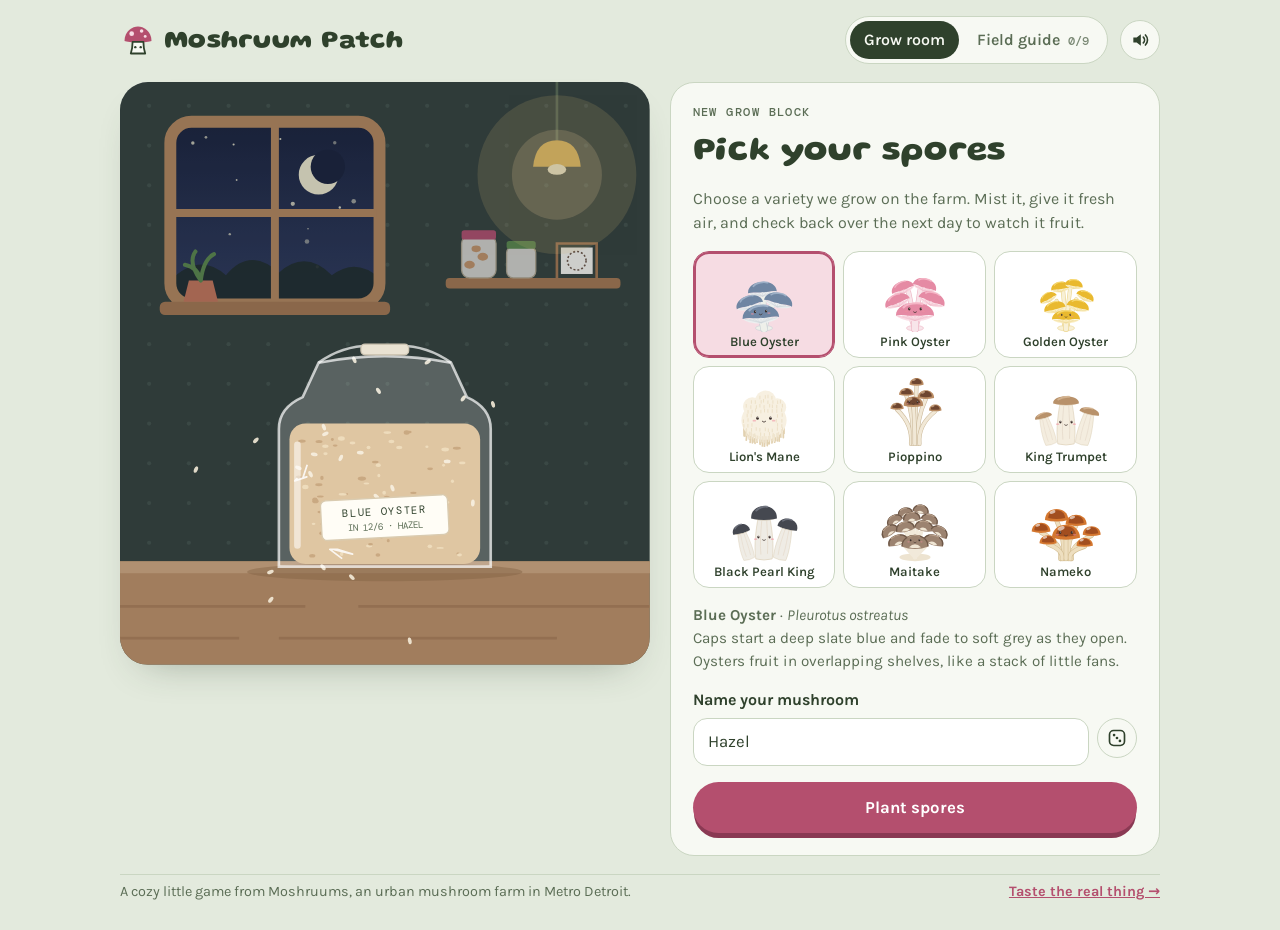
==== mushroom-game/index.html @ 92c46e36 "Add Moshruum Patch, a cozy mushroom-growing web game Single-file browser game for moshruums.com: pic" ====
<!doctype html>
<html lang="en">
<head>
<meta charset="utf-8">
<meta name="viewport" content="width=device-width, initial-scale=1, viewport-fit=cover">
<title>Moshruum Patch</title>
<meta name="description" content="Grow your own little digital mushroom with Moshruums, an urban mushroom farm in Metro Detroit.">
<link rel="preconnect" href="https://fonts.googleapis.com">
<link rel="preconnect" href="https://fonts.gstatic.com" crossorigin>
<link rel="stylesheet" href="https://fonts.googleapis.com/css2?family=DM+Mono:wght@400;500&family=Gluten:wght@500;700&family=Karla:wght@400;600;700&display=swap">
<style>
/* Layout: a fruiting-chamber scene on the left, the grower's clipboard on the right; stacks on phones. */
:root {
  --fog: #E3EADD;        /* page: damp grow-room air */
  --card: #F7F9F3;       /* panels */
  --moss: #2F412C;       /* ink */
  --moss-2: #5B6D55;     /* secondary ink */
  --line: #CAD6C2;       /* hairlines, tracks */
  --pink: #B44F6E;       /* pink oyster: primary actions */
  --pink-soft: #F6DCE3;
  --lamp: #F2C14E;       /* grow-lamp highlight */
  --ok: #5C8A4C;
  --warn: #C27A22;
  --f-display: "Gluten", "Baloo 2", ui-rounded, "Trebuchet MS", sans-serif;
  --f-body: "Karla", system-ui, -apple-system, "Segoe UI", sans-serif;
  --f-mono: "DM Mono", ui-monospace, "SFMono-Regular", Menlo, monospace;
  color-scheme: light;
}
* { box-sizing: border-box; }
[hidden] { display: none !important; }
html, body { margin: 0; }
body {
  background: var(--fog);
  color: var(--moss);
  font: 16px/1.5 var(--f-body);
  padding-left: max(16px, env(safe-area-inset-left, 0px));
  padding-right: max(16px, env(safe-area-inset-right, 0px));
  padding-block: 16px 28px;
}
button, input { font: inherit; color: inherit; }
button { cursor: pointer; }
:focus-visible { outline: 3px solid var(--lamp); outline-offset: 2px; }

.app { max-width: 1040px; margin: 0 auto; display: grid; gap: 18px; }

/* Header */
.top { display: flex; align-items: center; gap: 12px; flex-wrap: wrap; }
.brand { display: flex; align-items: center; gap: 8px; text-decoration: none; color: var(--moss); margin-right: auto; }
.brand svg { width: 36px; height: 36px; }
.brand span { font: 700 1.6rem/1 var(--f-display); letter-spacing: .01em; padding-top: 4px; }
.tabs { display: flex; gap: 4px; background: var(--card); padding: 4px; border-radius: 999px; border: 1px solid var(--line); }
.tabs button { border: 0; background: transparent; padding: 7px 14px; border-radius: 999px; font-weight: 600; color: var(--moss-2); }
.tabs button[aria-selected="true"] { background: var(--moss); color: var(--card); }
.tabs .count { font: 500 .75rem var(--f-mono); opacity: .8; margin-left: 4px; }
.icon-btn { width: 40px; height: 40px; border-radius: 50%; border: 1px solid var(--line); background: var(--card); display: grid; place-items: center; color: var(--moss); }
.icon-btn svg { width: 20px; height: 20px; }

/* Grow room */
.grow { display: grid; grid-template-columns: minmax(0, 1.08fr) minmax(0, 1fr); gap: 20px; align-items: start; }
.scene-wrap { position: relative; border-radius: 28px; overflow: hidden; aspect-ratio: 400 / 440; max-width: 100%; background: #DCE6D6; box-shadow: 0 1px 0 #fff inset, 0 18px 40px -24px rgba(47, 65, 44, .45); }
.scene-wrap svg { display: block; width: 100%; height: 100%; }
.panel { background: var(--card); border: 1px solid var(--line); border-radius: 24px; padding: 22px; display: grid; grid-template-columns: minmax(0, 1fr); gap: 16px; min-width: 0; }
.eyebrow { margin: 0; font: 500 .75rem/1.2 var(--f-mono); text-transform: uppercase; letter-spacing: .12em; color: var(--moss-2); }
h1, h2, h3 { font-family: var(--f-display); font-weight: 700; line-height: 1.05; margin: 0; text-wrap: balance; }
h2 { font-size: 2.1rem; }
h3 { font-size: 1.4rem; }
.lede { margin: 0; color: var(--moss-2); max-width: 46ch; }

.stage-row { display: flex; align-items: center; gap: 10px; flex-wrap: wrap; }
.pill { display: inline-flex; align-items: center; gap: 6px; padding: 4px 11px; border-radius: 999px; background: var(--pink-soft); color: var(--pink); font: 500 .78rem/1.3 var(--f-mono); letter-spacing: .04em; text-transform: uppercase; }
.pill.ready { background: var(--lamp); color: var(--moss); }
.pill.glow { background: #E3F5D6; color: #3E7A2E; }
.sub { margin: 4px 0 0; color: var(--moss-2); }

.progress { display: grid; gap: 6px; }
.progress-top { display: flex; justify-content: space-between; font: 500 .8rem var(--f-mono); color: var(--moss-2); }
.track { position: relative; height: 12px; border-radius: 999px; background: var(--fog); overflow: hidden; }
.fill { position: absolute; inset: 0 auto 0 0; border-radius: 999px; background: var(--moss); transition: width .6s ease; }
.ticks { position: absolute; inset: 0; }
.ticks i { position: absolute; top: 2px; bottom: 2px; width: 2px; background: var(--card); opacity: .9; }

.meters { display: grid; grid-template-columns: 1fr 1fr; gap: 12px; }
.meter { background: var(--fog); border-radius: 16px; padding: 12px; display: grid; gap: 8px; min-width: 0; }
.meter-top { display: flex; justify-content: space-between; align-items: baseline; gap: 6px; flex-wrap: wrap; }
.meter-name { font-weight: 700; font-size: .9rem; }
.meter-val { font: 500 .95rem var(--f-mono); font-variant-numeric: tabular-nums; }
.meter .track { height: 10px; background: var(--card); }
.meter .band { position: absolute; top: 0; bottom: 0; background: repeating-linear-gradient(135deg, rgba(92, 138, 76, .28) 0 4px, rgba(92, 138, 76, .12) 4px 8px); }
.meter .dot { position: absolute; top: 50%; width: 14px; height: 14px; margin: -7px 0 0 -7px; border-radius: 50%; background: var(--ok); border: 2px solid var(--card); transition: left .6s ease, background .3s; }
.meter.off .dot { background: var(--warn); }
.meter-ideal { font: .72rem var(--f-mono); color: var(--moss-2); }

.note { margin: 0; min-height: 3em; padding: 10px 14px; border-radius: 14px; background: #FFF6DC; color: #5A4A1E; font-size: .95rem; }
.note.calm { background: var(--fog); color: var(--moss-2); }

.actions { display: grid; grid-template-columns: repeat(3, minmax(0, 1fr)); gap: 10px; }
.act { border: 1.5px solid var(--line); background: #fff; border-radius: 18px; padding: 12px 6px 10px; display: grid; justify-items: center; gap: 4px; transition: transform .15s ease, border-color .15s, background .15s; }
.act svg { width: 34px; height: 34px; }
.act b { font-size: .98rem; }
.act small { font: .7rem var(--f-mono); color: var(--moss-2); }
.act:hover:not(:disabled) { transform: translateY(-2px); border-color: var(--pink); }
.act:active:not(:disabled) { transform: translateY(1px); }
.act:disabled { opacity: .5; cursor: default; }

.btn { border: 0; border-radius: 999px; padding: 13px 22px; font-weight: 700; font-size: 1.05rem; }
.btn.primary { background: var(--pink); color: #fff; box-shadow: 0 6px 0 -1px #8A3953; }
.btn.primary:hover { filter: brightness(1.06); }
.btn.primary:active { transform: translateY(3px); box-shadow: 0 3px 0 -1px #8A3953; }
.btn.ghost { background: transparent; color: var(--moss-2); padding: 8px 4px; font-weight: 600; font-size: .92rem; text-decoration: underline; text-underline-offset: 3px; }
.btn.soft { background: var(--fog); color: var(--moss); }
.minor { display: flex; gap: 16px; flex-wrap: wrap; align-items: center; }
.confirm { display: grid; gap: 10px; padding: 12px 14px; border-radius: 14px; border: 1px dashed var(--line); }
.confirm p { margin: 0; }
.confirm div { display: flex; gap: 10px; flex-wrap: wrap; }

/* Planting */
.picker { display: grid; grid-template-columns: repeat(3, minmax(0, 1fr)); gap: 8px; }
.seed { border: 1.5px solid var(--line); background: #fff; border-radius: 16px; padding: 6px 4px 8px; display: grid; justify-items: center; gap: 2px; font-size: .82rem; font-weight: 600; line-height: 1.15; text-align: center; }
.seed svg { width: 100%; max-width: 74px; aspect-ratio: 1; }
.seed[aria-checked="true"] { border-color: var(--pink); background: var(--pink-soft); box-shadow: 0 0 0 2px var(--pink) inset; }
.picked { margin: 0; color: var(--moss-2); font-size: .95rem; }
.picked em { font-style: italic; }
.field { display: grid; grid-template-columns: minmax(0, 1fr); gap: 6px; }
.field label { font-weight: 700; }
.name-row { display: flex; gap: 8px; }
.name-row input { flex: 1; min-width: 0; border: 1.5px solid var(--line); border-radius: 14px; padding: 10px 14px; background: #fff; font-size: 1.05rem; }

/* Field guide */
.guide { display: grid; gap: 22px; }
.guide-head { display: flex; justify-content: space-between; align-items: end; gap: 12px; flex-wrap: wrap; }
.guide-head p { margin: 0; color: var(--moss-2); font: 500 .9rem var(--f-mono); }
.cards { display: grid; grid-template-columns: repeat(3, minmax(0, 1fr)); gap: 14px; }
@media (max-width: 820px) { .cards { grid-template-columns: repeat(2, minmax(0, 1fr)); } }
@media (max-width: 520px) { .cards { grid-template-columns: minmax(0, 1fr); } }
.spec { background: var(--card); border: 1px solid var(--line); border-radius: 22px; padding: 16px; display: grid; grid-template-rows: auto auto 1fr; gap: 8px; min-width: 0; }
.spec .thumb { background: var(--fog); border-radius: 16px; display: grid; place-items: center; padding: 6px; }
.spec .thumb svg { width: 120px; height: 120px; }
.spec.locked .thumb svg { filter: brightness(0) opacity(.16); }
.spec h3 { font-size: 1.25rem; }
.spec .latin { margin: 0; font-style: italic; color: var(--moss-2); font-size: .88rem; }
.spec p { margin: 0; font-size: .93rem; }
.spec .kitchen { color: var(--moss-2); }
.spec .grown { font: 500 .75rem var(--f-mono); color: var(--pink); text-transform: uppercase; letter-spacing: .06em; }
.basket { background: var(--card); border: 1px solid var(--line); border-radius: 22px; padding: 18px 20px; display: grid; gap: 10px; }
.basket ol { list-style: none; margin: 0; padding: 0; display: grid; }
.basket li { display: grid; grid-template-columns: 44px minmax(0, 1fr) auto; gap: 12px; align-items: center; padding: 10px 0; border-top: 1px solid var(--line); }
.basket li:first-child { border-top: 0; }
.basket li svg { width: 44px; height: 44px; }
.basket .who { font-weight: 700; }
.basket .what { color: var(--moss-2); font-size: .88rem; }
.basket .g { font: 500 .95rem var(--f-mono); font-variant-numeric: tabular-nums; text-align: right; }
.empty { color: var(--moss-2); margin: 0; }

.foot { display: flex; justify-content: space-between; gap: 12px; flex-wrap: wrap; color: var(--moss-2); font-size: .9rem; padding-top: 6px; border-top: 1px solid var(--line); }
.foot a { color: var(--pink); font-weight: 700; }

/* Modal */
.modal { position: fixed; inset: 0; background: rgba(36, 48, 33, .55); display: grid; place-items: center; padding: 16px; z-index: 20; }
.sheet { background: var(--card); border-radius: 26px; padding: 22px; width: min(440px, 100%); max-height: calc(100% - 16px); overflow: auto; display: grid; gap: 14px; text-align: center; }
.sheet img { width: 100%; border-radius: 16px; display: block; }
.sheet .row { display: flex; gap: 10px; justify-content: center; flex-wrap: wrap; }
.sheet .hint { margin: 0; color: var(--moss-2); font-size: .85rem; }

/* Scene animation */
.sway { animation: sway 6s ease-in-out infinite; transform-box: fill-box; transform-origin: 50% 100%; }
@keyframes sway { 0%, 100% { transform: rotate(-1.4deg); } 50% { transform: rotate(1.4deg); } }
.blink { animation: blink 5.5s infinite; transform-box: fill-box; transform-origin: center; }
@keyframes blink { 0%, 93%, 100% { transform: scaleY(1); } 96% { transform: scaleY(.1); } }
#plantLayer { transform-box: fill-box; transform-origin: 50% 100%; }
#plantLayer.bounce { animation: bounce .7s ease; }
@keyframes bounce { 0%, 100% { transform: scale(1, 1); } 30% { transform: scale(1.04, .95); } 60% { transform: scale(.97, 1.04); } }
.mote { animation: mote linear infinite; }
@keyframes mote { 0% { transform: translate(0, 0); opacity: 0; } 15% { opacity: .75; } 100% { transform: translate(14px, -130px); opacity: 0; } }
.fx { animation: fx 1.2s ease-out forwards; opacity: 0; }
@keyframes fx { 0% { opacity: 0; transform: translate(0, 0) scale(.6); } 20% { opacity: .95; } 100% { opacity: 0; transform: translate(var(--dx), var(--dy)) scale(1); } }
.tool { animation: tool 1.4s ease forwards; opacity: 0; }
@keyframes tool { 0% { opacity: 0; transform: translateY(10px); } 15%, 75% { opacity: 1; transform: translateY(0); } 100% { opacity: 0; transform: translateY(-6px); } }
@media (prefers-reduced-motion: reduce) {
  .sway, .blink, .mote, #plantLayer.bounce { animation: none; }
  .mote { display: none; }
}

@media (max-width: 780px) {
  .grow { grid-template-columns: minmax(0, 1fr); }
  h2 { font-size: 1.8rem; }
  .brand span { font-size: 1.35rem; }
  .tabs button { padding: 7px 11px; }
  .panel { padding: 18px 16px; }
}
@media (max-width: 380px) {
  .meters { grid-template-columns: minmax(0, 1fr); }
  .act small { display: none; }
}
</style>
</head>
<body>
<div class="app">
  <header class="top">
    <a class="brand" id="brandLink" href="https://moshruums.com" target="_blank" rel="noopener">
      <svg viewBox="0 0 40 40" aria-hidden="true"><path d="M5 21C5 10 14 5 20 5s15 5 15 16c-4 2-26 2-30 0Z" fill="#B44F6E"/><circle cx="13" cy="13" r="2.6" fill="#F6DCE3"/><circle cx="24" cy="10" r="2" fill="#F6DCE3"/><circle cx="28" cy="16" r="1.6" fill="#F6DCE3"/><path d="M14 22c0 7-1 10-2 13h16c-1-3-2-6-2-13Z" fill="#F7F9F3" stroke="#2F412C" stroke-width="2" stroke-linejoin="round"/><circle cx="17" cy="28" r="1.3" fill="#2F412C"/><circle cx="23" cy="28" r="1.3" fill="#2F412C"/></svg>
      <span>Moshruum Patch</span>
    </a>
    <nav class="tabs" role="tablist" aria-label="Views">
      <button role="tab" id="tabGrow" aria-selected="true" aria-controls="growView">Grow room</button>
      <button role="tab" id="tabGuide" aria-selected="false" aria-controls="guideView">Field guide <span class="count" id="guideCount">0/9</span></button>
    </nav>
    <button class="icon-btn" id="soundBtn" aria-pressed="true" aria-label="Sound on" title="Sound"></button>
  </header>

  <main>
    <section id="growView" class="grow" role="tabpanel" aria-labelledby="tabGrow">
      <div class="scene-wrap">
        <svg id="scene" viewBox="0 0 400 440" role="img" aria-label="Your mushroom grow block on a wooden table">
          <g id="bgLayer"></g>
          <g id="plantLayer"></g>
          <g id="fxLayer"></g>
        </svg>
      </div>
      <div class="panel" id="panel"></div>
    </section>

    <section id="guideView" class="guide" role="tabpanel" aria-labelledby="tabGuide" hidden></section>
  </main>

  <footer class="foot">
    <span>A cozy little game from Moshruums, an urban mushroom farm in Metro Detroit.</span>
    <a id="shopLink" href="https://moshruums.com" target="_blank" rel="noopener">Taste the real thing →</a>
  </footer>
</div>

<div class="modal" id="modal" hidden>
  <div class="sheet" role="dialog" aria-modal="true" aria-labelledby="modalTitle" id="sheet"></div>
</div>

<script>
(() => {
'use strict';

/* ---------- Settings you may want to change ---------- */
const SHOP_URL = 'https://moshruums.com';
const STORE_KEY = 'moshruum-patch-v1';

/* Time-lapse for demos: add ?speed=60 to the URL, or #timelapse (120x). */
let SPEED = 1;
try {
  const q = Number(new URLSearchParams(location.search).get('speed'));
  if (q > 0) SPEED = q;
  if (location.hash === '#timelapse') SPEED = 120;
} catch (e) { /* ignore */ }
SPEED = Math.min(Math.max(SPEED, 1), 2000);

/* ---------- Data ---------- */
const STAGES = [
  { label: 'Just planted', at: 0 },
  { label: 'Colonizing', at: 40 },
  { label: 'Pinning', at: 260 },
  { label: 'Baby mushrooms', at: 420 },
  { label: 'Fruiting', at: 640 },
  { label: 'Ready to harvest', at: 1000 },
];
const MAX = 1000;
const RH_IDEAL = 85, CO2_IDEAL = 1000;

const SPECIES = {
  blue: {
    name: 'Blue Oyster', latin: 'Pleurotus ostreatus', tag: 'BLUE OYSTER', grams: 220, pin: '#6F86A3',
    fact: 'Caps start a deep slate blue and fade to soft grey as they open. Oysters fruit in overlapping shelves, like a stack of little fans.',
    kitchen: 'Tear them by hand and sear in a hot pan until the edges go crispy.',
  },
  pink: {
    name: 'Pink Oyster', latin: 'Pleurotus djamor', tag: 'PINK OYSTER', grams: 200, pin: '#E58AA4',
    fact: 'A warmth-loving oyster and one of the fastest growers. The bright pink fades to tan once it is cooked.',
    kitchen: 'Pan-fry until crisp for a savory, almost bacon-like bite.',
  },
  golden: {
    name: 'Golden Oyster', latin: 'Pleurotus citrinopileatus', tag: 'GOLDEN OYSTER', grams: 180, pin: '#E9B92F',
    fact: 'Grows in bouquets of lemon-yellow funnels with thin, delicate caps.',
    kitchen: 'Nutty and a little floral. Cook quickly with butter and add at the very end.',
  },
  lions: {
    name: "Lion's Mane", latin: 'Hericium erinaceus', tag: "LION'S MANE", grams: 280, pin: '#EFE3C9',
    fact: 'No caps and no gills. It grows as a shaggy pom-pom of soft, dangling spines.',
    kitchen: 'Slice into thick steaks and sear in butter. Many people say it tastes like crab.',
  },
  pioppino: {
    name: 'Pioppino', latin: 'Cyclocybe aegerita', tag: 'PIOPPINO', grams: 170, pin: '#7A4E33',
    fact: 'Named after the Italian word for poplar tree. Grows in tight bunches of long stems topped with chestnut-brown caps.',
    kitchen: 'Keeps a firm, crunchy stem when cooked. Lovely in risotto and stir-fries.',
  },
  king: {
    name: 'King Trumpet', latin: 'Pleurotus eryngii', tag: 'KING TRUMPET', grams: 240, pin: '#B8916A',
    fact: 'The biggest oyster relative. The thick, meaty stem is the best part.',
    kitchen: 'Cut the stem into coins, score them, and sear like scallops.',
  },
  pearl: {
    name: 'Black Pearl King', latin: 'Pleurotus hybrid', tag: 'BLACK PEARL', grams: 230, pin: '#4A4D55',
    fact: 'A cross between king trumpet and oyster mushrooms, with dark pearl-grey caps on sturdy stems.',
    kitchen: 'Roast or grill whole. The stems stay juicy and the caps turn golden.',
  },
  maitake: {
    name: 'Maitake', latin: 'Grifola frondosa', tag: 'MAITAKE', grams: 300, pin: '#8A715E',
    fact: 'Also called hen of the woods for its ruffled, feathery fronds. Maitake means "dancing mushroom" in Japanese.',
    kitchen: 'Pull into clusters and roast at high heat until the edges crackle.',
  },
  nameko: {
    name: 'Nameko', latin: 'Pholiota nameko', tag: 'NAMEKO', grams: 130, pin: '#C8682C',
    fact: 'Little amber caps with a naturally glossy coat. A favorite in Japanese miso soup.',
    kitchen: 'Simmer in soups and stews. The glossy coat gives broth a silky body.',
  },
};
const ORDER = ['blue', 'pink', 'golden', 'lions', 'pioppino', 'king', 'pearl', 'maitake', 'nameko'];
const NAMES = ['Puff', 'Button', 'Mossy', 'Dewdrop', 'Bun', 'Pebble', 'Toffee', 'Biscuit', 'Nugget', 'Fern', 'Sprout', 'Mochi', 'Pip', 'Clover', 'Hazel', 'Juniper', 'Dumpling', 'Noodle', 'Marble', 'Waffle', 'Bramble', 'Pudding', 'Sesame', 'Bean', 'Taffy', 'Gnocchi'];

/* ---------- State ---------- */
let state = load();
let view = 'grow';
let pickSpecies = 'blue';
let pickName = randomName();
let noteText = '', noteUntil = 0, noteWarm = true;
let confirmCompost = false;
let lastBgKey = '', lastPlantKey = '', panelMode = '';
const reduceMotion = matchMedia('(prefers-reduced-motion: reduce)').matches;

function blankState() { return { v: 1, plant: null, harvests: [], sound: true }; }
function load() {
  try {
    const raw = localStorage.getItem(STORE_KEY);
    if (raw) {
      const s = JSON.parse(raw);
      if (s && s.v === 1) return Object.assign(blankState(), s);
    }
  } catch (e) { /* storage unavailable */ }
  return blankState();
}
function save() {
  try { localStorage.setItem(STORE_KEY, JSON.stringify(state)); } catch (e) { /* storage unavailable */ }
}

/* ---------- Helpers ---------- */
const $ = id => document.getElementById(id);
const r1 = n => Math.round(n * 10) / 10;
const clamp = (n, a, b) => Math.min(b, Math.max(a, n));
const esc = s => String(s).replace(/[&<>"']/g, c => ({ '&': '&amp;', '<': '&lt;', '>': '&gt;', '"': '&quot;', "'": '&#39;' }[c]));
function rng(seed) {
  let a = seed >>> 0;
  return () => {
    a = (a + 0x6D2B79F5) | 0;
    let t = Math.imul(a ^ (a >>> 15), 1 | a);
    t = (t + Math.imul(t ^ (t >>> 7), 61 | t)) ^ t;
    return ((t ^ (t >>> 14)) >>> 0) / 4294967296;
  };
}
function randomName() { return NAMES[Math.floor(Math.random() * NAMES.length)]; }
function fmtDur(min) {
  min = Math.max(0, Math.round(min));
  if (min < 60) return min + ' min';
  const d = Math.floor(min / 1440), h = Math.floor((min % 1440) / 60), m = min % 60;
  if (d) return d + ' d ' + h + ' h';
  return h + ' h' + (m ? ' ' + m + ' min' : '');
}
function fmtDate(t) {
  const d = new Date(t);
  return (d.getMonth() + 1) + '/' + d.getDate();
}
function stageIndex(g) { let i = 0; STAGES.forEach((s, k) => { if (g >= s.at) i = k; }); return i; }
function stageProgress(g) {
  const i = stageIndex(g);
  if (i >= STAGES.length - 1) return 1;
  return (g - STAGES[i].at) / (STAGES[i + 1].at - STAGES[i].at);
}

/* ---------- Simulation ---------- */
function rate(p) {
  const st = stageIndex(p.growth);
  const rhF = p.rh >= RH_IDEAL ? 1 : p.rh >= 70 ? 0.7 : 0.4;
  const co2F = st < 2 ? 1 : p.co2 <= CO2_IDEAL ? 1 : p.co2 <= 1600 ? 0.7 : 0.45;
  return rhF * co2F;
}
function simulate(p, minutes) {
  let m = Math.min(minutes, 60 * 24 * 30);
  const before = p.growth;
  while (m > 0) {
    const step = Math.min(1, m);
    m -= step;
    const st = stageIndex(p.growth);
    p.rh = Math.max(45, p.rh - 0.9 * step);
    if (st >= 1) p.co2 = Math.min(2600, p.co2 + 45 * step);
    if (p.growth < MAX) {
      const r = rate(p);
      p.growth = Math.min(MAX, p.growth + r * step);
      p.careSum += r * step;
      p.careMin += step;
    }
    p.ageMin += step;
  }
  return p.growth - before;
}
function advance() {
  const p = state.plant;
  if (!p) return 0;
  const now = Date.now();
  const mins = Math.max(0, (now - p.lastTick) / 60000) * SPEED;
  p.lastTick = now;
  return mins > 0 ? simulate(p, mins) : 0;
}
function grow(p, pts) { p.growth = Math.min(MAX, p.growth + pts); }

/* ---------- Mood ---------- */
function period(d = new Date()) {
  const h = d.getHours() + d.getMinutes() / 60;
  if (h < 5.5 || h >= 20.5) return 'night';
  if (h < 8) return 'dawn';
  if (h < 17.5) return 'day';
  return 'dusk';
}
function mood(p) {
  const st = stageIndex(p.growth);
  if (p.rh < 70 || (st >= 2 && p.co2 > 1600)) return 'thirsty';
  if (period() === 'night' && Date.now() - (p.lastAct || 0) > 120000) return 'sleepy';
  return 'happy';
}

/* ---------- Drawing: faces ---------- */
const INK = '#3B2E2A';
function face(x, y, s, md) {
  const ex = s * 0.36, er = s * 0.085;
  let eyes, mouth, extra = '';
  if (md === 'sleepy') {
    eyes = [-1, 1].map(d => `<path d="M${r1(x + d * ex - er * 1.3)} ${r1(y)} q${r1(er * 1.3)} ${r1(er * 1.2)} ${r1(er * 2.6)} 0" fill="none" stroke="${INK}" stroke-width="${r1(s * 0.05)}" stroke-linecap="round"/>`).join('');
  } else {
    eyes = '<g class="blink">' + [-1, 1].map(d => `<ellipse cx="${r1(x + d * ex)}" cy="${r1(y)}" rx="${r1(er * 0.85)}" ry="${r1(er * 1.1)}" fill="${INK}"/><circle cx="${r1(x + d * ex + er * 0.3)}" cy="${r1(y - er * 0.4)}" r="${r1(er * 0.32)}" fill="#fff"/>`).join('') + '</g>';
  }
  const my = y + er * 2.1;
  if (md === 'thirsty') {
    mouth = `<ellipse cx="${r1(x)}" cy="${r1(my + er * 0.3)}" rx="${r1(er * 0.55)}" ry="${r1(er * 0.7)}" fill="${INK}"/>`;
    const sx = x + ex * 1.85, sy = y - er * 2.2;
    extra = `<path d="M${r1(sx)} ${r1(sy)} q${r1(-er * 0.9)} ${r1(er * 1.5)} 0 ${r1(er * 1.9)} q${r1(er * 0.9)} ${r1(-er * 0.4)} 0 ${r1(-er * 1.9)}Z" fill="#9CCDEB"/>`;
  } else if (md === 'sleepy') {
    mouth = `<path d="M${r1(x - er * 0.6)} ${r1(my + er * 0.3)} h${r1(er * 1.2)}" stroke="${INK}" stroke-width="${r1(s * 0.04)}" stroke-linecap="round"/>`;
  } else {
    mouth = `<path d="M${r1(x - er * 1.1)} ${r1(my)} q${r1(er * 1.1)} ${r1(er * 1.3)} ${r1(er * 2.2)} 0" fill="none" stroke="${INK}" stroke-width="${r1(s * 0.045)}" stroke-linecap="round"/>`;
  }
  const blush = [-1, 1].map(d => `<ellipse cx="${r1(x + d * ex * 1.5)}" cy="${r1(y + er * 1.6)}" rx="${r1(er * 1.2)}" ry="${r1(er * 0.65)}" fill="#F08FA0" opacity=".55"/>`).join('');
  return `<g>${blush}${eyes}${mouth}${extra}</g>`;
}

/* ---------- Drawing: species (origin = base of the cluster, y up is negative) ---------- */
const OYSTER = {
  blue: { cap: '#6F86A3', light: '#A3B6CD', gill: '#ECEFF0', gl: '#C9D0D6', stem: '#EEF0EA',
    shelves: [[-4, -116, 74, 34, -4], [-36, -82, 70, 32, -16], [36, -88, 74, 34, 14], [-8, -50, 94, 42, -3]] },
  pink: { cap: '#E58AA4', light: '#F7BCCB', gill: '#FADDE5', gl: '#EDB3C3', stem: '#F8E5EA',
    shelves: [[-30, -122, 60, 28, -20], [24, -128, 62, 30, 16], [-44, -88, 66, 30, -22], [42, -92, 70, 32, 20], [0, -56, 98, 42, 0]] },
  golden: { cap: '#E9B92F', light: '#F8DC7A', gill: '#FBEFC4', gl: '#EBD58D', stem: '#F8F0D6',
    shelves: [[-44, -98, 46, 22, -28], [-14, -124, 48, 24, -8], [20, -132, 46, 22, 10], [48, -102, 48, 22, 26], [-28, -72, 56, 26, -14], [30, -76, 58, 26, 14], [0, -46, 72, 30, 0]] },
};
function fan(x, y, w, h, rot, c, md) {
  let s = `<g transform="translate(${x} ${y}) rotate(${rot})">`;
  s += `<path d="M${r1(-w / 2)} 0 C${r1(-w * 0.28)} ${r1(h * 0.44)} ${r1(w * 0.28)} ${r1(h * 0.44)} ${r1(w / 2)} 0Z" fill="${c.gill}"/>`;
  const n = Math.max(5, Math.round(w / 11));
  for (let i = 0; i < n; i++) {
    const tx = -w / 2 + w * (i + 0.5) / n;
    s += `<path d="M0 ${r1(h * 0.3)} L${r1(tx)} 1" stroke="${c.gl}" stroke-width="1.1"/>`;
  }
  s += `<path d="M${r1(-w / 2)} 0 C${r1(-w / 2)} ${r1(-h * 1.05)} ${r1(w / 2)} ${r1(-h * 1.05)} ${r1(w / 2)} 0 C${r1(w * 0.3)} ${r1(-h * 0.12)} ${r1(w * 0.12)} ${r1(h * 0.08)} 0 ${r1(-h * 0.02)} C${r1(-w * 0.12)} ${r1(h * 0.08)} ${r1(-w * 0.3)} ${r1(-h * 0.12)} ${r1(-w / 2)} 0Z" fill="${c.cap}"/>`;
  s += `<path d="M${r1(-w * 0.3)} ${r1(-h * 0.5)} C${r1(-w * 0.2)} ${r1(-h * 0.76)} ${r1(w * 0.08)} ${r1(-h * 0.82)} ${r1(w * 0.2)} ${r1(-h * 0.7)}" fill="none" stroke="${c.light}" stroke-width="${r1(h * 0.13)}" stroke-linecap="round" opacity=".85"/>`;
  if (md) s += face(0, -h * 0.4, w * 0.42, md);
  return s + '</g>';
}
function drawOyster(id, md) {
  const c = OYSTER[id];
  const shelves = c.shelves.map(([x, y, w, h, rot]) => [x, y + 22, w, h, rot]);
  let s = `<ellipse cx="0" cy="-2" rx="22" ry="7" fill="${c.stem}" stroke="${c.gl}" stroke-width="1.5"/>`;
  shelves.forEach(([x, y, w, h]) => {
    const d = `M0 0 Q${r1(x * 0.2)} ${r1(y * 0.5)} ${r1(x * 0.55)} ${r1(y + h * 0.2)}`;
    s += `<path d="${d}" stroke="${c.gl}" stroke-width="${r1(w * 0.17 + 3)}" stroke-linecap="round" fill="none"/><path d="${d}" stroke="${c.stem}" stroke-width="${r1(w * 0.17)}" stroke-linecap="round" fill="none"/>`;
  });
  shelves.forEach((sh, i) => { s += fan(sh[0], sh[1], sh[2], sh[3], sh[4], c, i === shelves.length - 1 ? md : null); });
  return s;
}
function drawLions(md, seed) {
  const R = rng(seed + 7);
  const body = '#F7F0E1', shade = '#EADDC3', spine = '#E2D1B0';
  let s = '';
  for (let i = 0; i < 24; i++) {
    const x = -52 + i * 104 / 23 + (R() - 0.5) * 3;
    const yb = -60 + 50 * Math.sqrt(Math.max(0, 1 - (x / 58) ** 2));
    const len = 14 + R() * 12;
    s += `<path d="M${r1(x)} ${r1(yb - 14)} q${r1((R() - 0.5) * 4)} ${r1(len * 0.6)} ${r1((R() - 0.5) * 3)} ${r1(len + 6)}" stroke="${spine}" stroke-width="4.5" stroke-linecap="round" fill="none"/>`;
  }
  s += `<circle cx="-30" cy="-96" r="24" fill="${body}"/><circle cx="4" cy="-110" r="27" fill="${body}"/><circle cx="34" cy="-94" r="23" fill="${body}"/>`;
  s += `<ellipse cx="0" cy="-60" rx="58" ry="50" fill="${body}"/>`;
  for (let y = -124; y <= -26; y += 12) {
    for (let x = -54; x <= 54; x += 11) {
      const xx = x + (R() - 0.5) * 6, yy = y + (R() - 0.5) * 5;
      const inBody = ((xx / 56) ** 2 + ((yy + 60) / 48) ** 2) < 1 || Math.hypot(xx - 4, yy + 110) < 24 || Math.hypot(xx + 30, yy + 96) < 21 || Math.hypot(xx - 34, yy + 94) < 20;
      const inFace = Math.abs(xx) < 30 && yy > -86 && yy < -44;
      if (inBody && !inFace) s += `<path d="M${r1(xx)} ${r1(yy)} v7" stroke="${shade}" stroke-width="2.2" stroke-linecap="round"/>`;
    }
  }
  for (let i = 0; i < 17; i++) {
    const x = -44 + i * 88 / 16 + (R() - 0.5) * 3;
    const yb = -60 + 50 * Math.sqrt(Math.max(0, 1 - (x / 58) ** 2)) - 8;
    s += `<path d="M${r1(x)} ${r1(yb)} v${r1(9 + R() * 8)}" stroke="#EFE4CE" stroke-width="3.6" stroke-linecap="round"/>`;
  }
  if (md) s += face(0, -66, 46, md);
  return s;
}
function domeCap(x, y, r, outer, inner, hi) {
  let s = `<path d="M${r1(x - r)} ${r1(y)} C${r1(x - r)} ${r1(y - r * 1.25)} ${r1(x + r)} ${r1(y - r * 1.25)} ${r1(x + r)} ${r1(y)} Q${r1(x)} ${r1(y + r * 0.28)} ${r1(x - r)} ${r1(y)}Z" fill="${outer}"/>`;
  const ri = r * 0.72, yi = y - r * 0.16;
  s += `<path d="M${r1(x - ri)} ${r1(yi)} C${r1(x - ri)} ${r1(yi - ri * 1.25)} ${r1(x + ri)} ${r1(yi - ri * 1.25)} ${r1(x + ri)} ${r1(yi)} Q${r1(x)} ${r1(yi + ri * 0.2)} ${r1(x - ri)} ${r1(yi)}Z" fill="${inner}"/>`;
  s += `<ellipse cx="${r1(x - r * 0.35)}" cy="${r1(y - r * 0.68)}" rx="${r1(r * 0.26)}" ry="${r1(r * 0.14)}" transform="rotate(-20 ${r1(x - r * 0.35)} ${r1(y - r * 0.68)})" fill="${hi}" opacity=".6"/>`;
  return s;
}
function drawClusterCaps(caps, stem, edge, outer, inner, hi, sw, md) {
  let s = '';
  caps.forEach(([x, y]) => {
    const d = `M${r1(x * 0.22)} 0 Q${r1(x * 0.12)} ${r1(y * 0.55)} ${r1(x)} ${r1(y + 2)}`;
    s += `<path d="${d}" stroke="${edge}" stroke-width="${sw + 3}" stroke-linecap="round" fill="none"/><path d="${d}" stroke="${stem}" stroke-width="${sw}" stroke-linecap="round" fill="none"/>`;
  });
  caps.forEach(([x, y, r], i) => {
    s += domeCap(x, y, r, outer, inner, hi);
    if (md && i === caps.length - 1) s += face(x, y - r * 0.38, r * 1.15, md);
  });
  return s;
}
function drawPioppino(md) {
  return drawClusterCaps([[-46, -90, 17], [-22, -126, 19], [4, -152, 18], [28, -118, 21], [52, -86, 16], [-4, -98, 25]],
    '#F1E8D6', '#CDBB9C', '#B98B62', '#6E4630', '#E2C29F', 8, md);
}
function drawNameko(md) {
  return drawClusterCaps([[-64, -70, 24], [-24, -100, 30], [26, -88, 27], [66, -62, 23], [-46, -40, 22], [48, -34, 21], [0, -54, 36]],
    '#EEDFC0', '#D2BC90', '#D4772F', '#A24E1F', '#FFFFFF', 9, md);
}
function trumpet(x, rot, sc, c, md) {
  let s = `<g transform="translate(${x} 0) rotate(${rot}) scale(${sc})">`;
  s += `<path d="M-21 0 C-27 -36 -19 -84 -15 -106 L15 -106 C19 -84 27 -36 21 0 Q0 6 -21 0Z" fill="${c.stem}" stroke="#D9CCB2" stroke-width="1.5"/>`;
  s += `<path d="M-8 -12 C-11 -40 -8 -70 -6 -96 M9 -14 C11 -44 8 -72 7 -98" stroke="#E5DACA" stroke-width="2" fill="none" stroke-linecap="round"/>`;
  const top = c.dome ? -146 : -128;
  s += `<path d="M-33 -104 C-35 ${top} 35 ${top} 33 -104 Q0 -94 -33 -104Z" fill="${c.cap}"/>`;
  s += `<path d="M-30 -103 Q0 -93 30 -103 Q0 -97 -30 -103Z" fill="#E8DECB"/>`;
  s += `<path d="M-20 ${c.dome ? -124 : -114} Q-8 ${c.dome ? -136 : -122} 8 ${c.dome ? -134 : -121}" stroke="${c.hi}" stroke-width="5" stroke-linecap="round" fill="none" opacity=".75"/>`;
  if (md) s += face(0, -56, 40, md);
  return s + '</g>';
}
function drawKing(md, pearl) {
  const c = pearl ? { stem: '#EFECE5', cap: '#454850', hi: '#7A7E89', dome: true } : { stem: '#F4EDDF', cap: '#B8916A', hi: '#D9BB98', dome: false };
  return trumpet(-38, -16, 0.68, c) + trumpet(40, 14, 0.78, c) + trumpet(0, 0, 1, c, md);
}
function frond(x, y, w, h, rot, md) {
  let s = `<g transform="translate(${x} ${y}) rotate(${rot})">`;
  s += `<path d="M${r1(-w / 2)} 0 C${r1(-w / 2)} ${r1(-h * 1.05)} ${r1(w / 2)} ${r1(-h * 1.05)} ${r1(w / 2)} 0 Q0 ${r1(h * 0.35)} ${r1(-w / 2)} 0Z" fill="#9C8370"/>`;
  s += `<path d="M${r1(-w / 2 + 2)} -2 C${r1(-w / 2 + 2)} ${r1(-h * 0.98)} ${r1(w / 2 - 2)} ${r1(-h * 0.98)} ${r1(w / 2 - 2)} -2" fill="none" stroke="#6E5848" stroke-width="3.2" stroke-linecap="round"/>`;
  s += `<path d="M${r1(-w * 0.22)} ${r1(h * 0.05)} Q0 ${r1(-h * 0.35)} ${r1(w * 0.22)} ${r1(h * 0.05)} Q0 ${r1(h * 0.18)} ${r1(-w * 0.22)} ${r1(h * 0.05)}Z" fill="#EFE5D3"/>`;
  s += `<path d="M${r1(-w * 0.26)} ${r1(-h * 0.62)} Q${r1(-w * 0.05)} ${r1(-h * 0.8)} ${r1(w * 0.16)} ${r1(-h * 0.7)}" stroke="#B9A08B" stroke-width="3" fill="none" stroke-linecap="round"/>`;
  if (md) s += face(0, -h * 0.42, w * 0.44, md);
  return s + '</g>';
}
function drawMaitake(md) {
  const rows = [
    [[-24, -114, 40, 22, -14], [14, -120, 42, 24, 10]],
    [[-50, -94, 44, 24, -28], [-8, -100, 46, 26, -4], [36, -96, 46, 24, 22]],
    [[-62, -66, 48, 26, -34], [-24, -74, 50, 28, -12], [22, -76, 50, 28, 12], [60, -64, 48, 26, 32]],
    [[-42, -40, 54, 28, -18], [46, -40, 54, 28, 18]],
    [[0, -32, 70, 38, 0]],
  ];
  let s = '<ellipse cx="0" cy="-4" rx="40" ry="10" fill="#EDE3D0"/>';
  rows.flat().forEach(([x, y, w, h]) => {
    s += `<path d="M0 -4 L${r1(x * 0.6)} ${r1(y + h * 0.3)}" stroke="#F1E9DA" stroke-width="9" stroke-linecap="round"/>`;
  });
  rows.forEach((row, ri) => row.forEach(([x, y, w, h, rot]) => { s += frond(x, y, w, h, rot, ri === rows.length - 1 ? md : null); }));
  return s;
}
function drawSpecies(id, md, seed) {
  switch (id) {
    case 'lions': return drawLions(md, seed || 1);
    case 'pioppino': return drawPioppino(md);
    case 'nameko': return drawNameko(md);
    case 'king': return drawKing(md, false);
    case 'pearl': return drawKing(md, true);
    case 'maitake': return drawMaitake(md);
    default: return drawOyster(id, md);
  }
}
function thumbSvg(id, withFace = true) {
  return `<svg viewBox="-95 -182 190 190" aria-hidden="true">${drawSpecies(id, withFace ? 'happy' : null, 3)}</svg>`;
}
const GLOW_DEFS = '<defs><filter id="glowF" x="-40%" y="-40%" width="180%" height="180%"><feGaussianBlur in="SourceAlpha" stdDeviation="6" result="b"/><feFlood flood-color="#C6FF9E" flood-opacity=".9"/><feComposite in2="b" operator="in" result="g"/><feMerge><feMergeNode in="g"/><feMergeNode in="SourceGraphic"/></feMerge></filter></defs>';

/* ---------- Drawing: room ---------- */
const ROOM = {
  dawn: { wall: '#F0E7DE', sky: ['#F4B9A1', '#FBE6C8'], tint: 0 },
  day: { wall: '#EDF2E5', sky: ['#9CCDE6', '#DDF0F3'], tint: 0 },
  dusk: { wall: '#E8DCE0', sky: ['#8E7FB5', '#F2A98A'], tint: 0.08 },
  night: { wall: '#34413B', sky: ['#18203A', '#2E3A5E'], tint: 0.22 },
};
function bgMarkup(per, withMotes) {
  const c = ROOM[per];
  const R = rng(42);
  let s = `<defs><linearGradient id="skyG" x1="0" y1="0" x2="0" y2="1"><stop offset="0" stop-color="${c.sky[0]}"/><stop offset="1" stop-color="${c.sky[1]}"/></linearGradient></defs>`;
  s += `<rect width="400" height="440" fill="${c.wall}"/>`;
  // wallpaper dots
  for (let y = 18; y < 360; y += 30) for (let x = (y / 30) % 2 ? 22 : 7; x < 400; x += 30) s += `<circle cx="${x}" cy="${y}" r="1.6" fill="${per === 'night' ? '#43524A' : '#DCE5D3'}"/>`;
  // window
  s += `<rect x="38" y="30" width="158" height="138" rx="16" fill="url(#skyG)"/>`;
  if (per === 'night') {
    for (let i = 0; i < 16; i++) s += `<circle cx="${r1(50 + R() * 134)}" cy="${r1(40 + R() * 116)}" r="${r1(0.6 + R() * 1.2)}" fill="#F4EFD2" opacity="${r1(0.5 + R() * 0.5)}"/>`;
    s += `<circle cx="150" cy="70" r="15" fill="#F4EFD2"/><circle cx="157" cy="64" r="13" fill="${c.sky[0]}"/>`;
  } else {
    const sun = per === 'day' ? [146, 66] : per === 'dawn' ? [80, 128] : [150, 132];
    s += `<circle cx="${sun[0]}" cy="${sun[1]}" r="17" fill="#FFE28C" opacity=".95"/>`;
    s += `<g fill="#fff" opacity=".85"><ellipse cx="86" cy="80" rx="22" ry="9"/><ellipse cx="100" cy="74" rx="14" ry="9"/><ellipse cx="164" cy="112" rx="18" ry="7"/></g>`;
  }
  // distant tree tops
  s += `<path d="M38 150 Q60 128 80 146 Q98 124 120 144 Q140 126 160 146 Q178 132 196 148 V168 H38Z" fill="${per === 'night' ? '#1E2B2A' : '#9DBB8A'}" opacity=".9"/>`;
  s += `<rect x="38" y="30" width="158" height="138" rx="16" fill="none" stroke="#B98A5E" stroke-width="9"/>`;
  s += `<path d="M117 32 V166 M40 99 H194" stroke="#B98A5E" stroke-width="6"/>`;
  s += `<rect x="30" y="166" width="174" height="10" rx="4" fill="#A97A50"/>`;
  // little herb pot on the sill
  s += `<path d="M48 166 l4 -16 h18 l4 16Z" fill="#C9775A"/><path d="M61 150 q-10 -14 -4 -22 M61 150 q2 -16 10 -20 M61 150 q-2 -10 -12 -12" stroke="#5C8A4C" stroke-width="3" fill="none" stroke-linecap="round"/>`;
  // shelf with jars
  s += `<rect x="246" y="148" width="132" height="8" rx="3" fill="#A97A50"/>`;
  s += `<rect x="258" y="116" width="26" height="32" rx="6" fill="#F7F3EA" opacity=".85" stroke="#C9BBA0"/><rect x="258" y="112" width="26" height="7" rx="2" fill="#B44F6E"/>`;
  s += `<rect x="292" y="124" width="22" height="24" rx="5" fill="#F7F3EA" opacity=".85" stroke="#C9BBA0"/><rect x="292" y="120" width="22" height="6" rx="2" fill="#5C8A4C"/>`;
  s += `<g fill="#C69669"><ellipse cx="264" cy="138" rx="4" ry="3"/><ellipse cx="274" cy="132" rx="4" ry="3"/><ellipse cx="269" cy="126" rx="3.5" ry="2.5"/></g>`;
  s += `<path d="M330 148 v-26 h30 v26" fill="none" stroke="#A97A50" stroke-width="2"/><rect x="333" y="125" width="24" height="20" fill="#FFFDF6"/><circle cx="345" cy="135" r="7" fill="none" stroke="#6E5848" stroke-width="1.2" stroke-dasharray="1.5 1.5"/>`;
  // pendant lamp
  s += `<path d="M330 0 V44" stroke="#5B6D55" stroke-width="2"/><path d="M312 64 Q314 44 330 44 Q346 44 348 64Z" fill="#E8B84A"/>`;
  if (per === 'night' || per === 'dusk') {
    s += `<g opacity="${per === 'night' ? 0.9 : 0.5}"><circle cx="330" cy="70" r="60" fill="#FFD983" opacity=".18"/><circle cx="330" cy="70" r="34" fill="#FFE3A3" opacity=".25"/></g>`;
  }
  s += `<ellipse cx="330" cy="66" rx="7" ry="4" fill="#FFF1C4"/>`;
  // table
  s += `<rect x="0" y="362" width="400" height="78" fill="#C69669"/><rect x="0" y="362" width="400" height="9" fill="#D9AE82"/>`;
  s += `<path d="M0 396 H140 M180 396 H400 M0 420 H90 M120 420 H330" stroke="#B4845A" stroke-width="2"/>`;
  s += `<ellipse cx="200" cy="370" rx="104" ry="7" fill="#9E7148" opacity=".45"/>`;
  if (c.tint) s += `<rect width="400" height="440" fill="#1B2433" opacity="${c.tint}"/>`;
  if (withMotes) {
    for (let i = 0; i < 7; i++) {
      s += `<circle class="mote" cx="${r1(140 + R() * 120)}" cy="${r1(250 + R() * 80)}" r="${r1(1.2 + R() * 1.4)}" fill="${per === 'night' ? '#E9F7C9' : '#FFFFFF'}" style="animation-duration:${r1(7 + R() * 6)}s;animation-delay:-${r1(R() * 10)}s"/>`;
    }
  }
  return s;
}

function plantMarkup(p, md) {
  const st = stageIndex(p.growth), prog = stageProgress(p.growth);
  const R = rng(p.seed);
  const col = st === 0 ? 0.04 + prog * 0.12 : st === 1 ? 0.16 + prog * 0.84 : 1;
  const sp = SPECIES[p.species];
  let s = p.glow && st >= 3 ? GLOW_DEFS : '';
  // block of sawdust substrate
  s += `<rect x="128" y="258" width="144" height="106" rx="12" fill="#D6B486"/>`;
  for (let i = 0; i < 70; i++) {
    s += `<ellipse cx="${r1(134 + R() * 132)}" cy="${r1(264 + R() * 94)}" rx="${r1(1 + R() * 2.2)}" ry="${r1(0.7 + R() * 1)}" fill="${R() > 0.5 ? '#B98F5D' : '#E8D1A8'}"/>`;
  }
  // grain spawn
  for (let i = 0; i < 26; i++) {
    s += `<ellipse cx="${r1(136 + R() * 128)}" cy="${r1(262 + R() * 96)}" rx="2.6" ry="1.4" transform="rotate(${Math.round(R() * 180)} ${r1(136 + R() * 128)} ${r1(262 + R() * 96)})" fill="#F4EBD8" opacity="${r1(0.9 - col * 0.6)}"/>`;
  }
  s += `<rect x="128" y="258" width="144" height="106" rx="12" fill="#FBF8F1" opacity="${r1(col * 0.86 * 100) / 100}"/>`;
  // mycelium threads
  const threads = Math.round(col * 40);
  for (let i = 0; i < 40; i++) {
    let x = 134 + R() * 132, y = 262 + R() * 98;
    let d = `M${r1(x)} ${r1(y)}`;
    for (let k = 0; k < 4; k++) {
      x = clamp(x + (R() - 0.5) * 30, 132, 268); y = clamp(y + (R() - 0.5) * 22, 262, 360);
      d += ` L${r1(x)} ${r1(y)}`;
    }
    if (i < threads) s += `<path d="${d}" stroke="#FFFFFF" stroke-width="1.3" fill="none" opacity=".85" stroke-linejoin="round"/>`;
  }
  // grow bag: closed while colonizing, cut open once it fruits
  if (st < 2) {
    s += `<path d="M120 366 V262 Q120 246 138 238 L150 212 Q200 202 250 212 L262 238 Q280 246 280 262 V366Z" fill="#FFFFFF" fill-opacity=".2" stroke="#FFFFFF" stroke-opacity=".7" stroke-width="2"/>`;
    s += `<path d="M150 212 Q172 196 200 200 Q228 196 250 212" fill="none" stroke="#FFFFFF" stroke-opacity=".7" stroke-width="2"/><rect x="182" y="198" width="36" height="8" rx="3" fill="#E9E2D2" stroke="#CFC6B3"/>`;
  } else {
    s += `<path d="M120 366 V266 Q120 252 132 250 M280 366 V266 Q280 252 268 250" fill="none" stroke="#FFFFFF" stroke-opacity=".75" stroke-width="2"/><path d="M120 366 V266 Q120 252 132 250 L268 250 Q280 252 280 266 V366Z" fill="#FFFFFF" fill-opacity=".14"/>`;
  }
  s += `<path d="M134 274 V350" stroke="#FFFFFF" stroke-opacity=".55" stroke-width="5" stroke-linecap="round"/>`;
  // farm label sticker
  s += `<g transform="rotate(-3 200 330)"><rect x="152" y="314" width="96" height="30" rx="4" fill="#FFFDF6" stroke="#D9CBB0"/>`;
  s += `<text x="200" y="327" text-anchor="middle" font-family="DM Mono, ui-monospace, monospace" font-size="8" fill="#2F412C" letter-spacing=".5">${esc(sp.tag)}</text>`;
  s += `<text x="200" y="338" text-anchor="middle" font-family="DM Mono, ui-monospace, monospace" font-size="7" fill="#5B6D55">IN ${fmtDate(p.plantedAt || Date.now())} · ${esc(p.name.toUpperCase().slice(0, 10))}</text></g>`;
  // pins
  if (st === 2) {
    const k = 0.35 + prog * 0.65;
    for (let i = 0; i < 6; i++) {
      const x = 200 + (i - 2.5) * 13 + (R() - 0.5) * 6, h = (6 + R() * 10) * k, rr = (3 + R() * 2.5) * k;
      s += `<path d="M${r1(x)} 264 v${r1(-h - 2)}" stroke="#D9CCB2" stroke-width="${r1(rr * 1.1 + 2)}" stroke-linecap="round"/><path d="M${r1(x)} 264 v${r1(-h - 2)}" stroke="#F3EDE0" stroke-width="${r1(rr * 1.1)}" stroke-linecap="round"/><circle cx="${r1(x)}" cy="${r1(262 - h)}" r="${r1(rr)}" fill="${sp.pin}"/>`;
    }
  }
  if (st >= 3) {
    const sc = st === 3 ? 0.3 + prog * 0.25 : st === 4 ? 0.55 + prog * 0.43 : 1;
    s += `<g transform="translate(200 264)"><g class="sway"${p.glow ? ' filter="url(#glowF)"' : ''}><g transform="scale(${r1(sc * 100) / 100})">${drawSpecies(p.species, md, p.seed)}</g></g></g>`;
  }
  return s;
}

/* ---------- Scene rendering ---------- */
function renderScene(force) {
  const per = period();
  if (force || per !== lastBgKey) { $('bgLayer').innerHTML = bgMarkup(per, !reduceMotion); lastBgKey = per; }
  const p = state.plant || { species: pickSpecies, name: pickName, seed: 11, growth: 0, plantedAt: Date.now(), glow: false };
  const md = state.plant ? mood(p) : 'happy';
  const st = stageIndex(p.growth);
  const key = [p.species, p.name, p.seed, st, Math.round(stageProgress(p.growth) * 60), md, p.glow].join('|');
  if (force || key !== lastPlantKey) { $('plantLayer').innerHTML = plantMarkup(p, md); lastPlantKey = key; }
}

/* ---------- FX ---------- */
function fx(markup, ms = 1600) {
  if (reduceMotion) return;
  const g = document.createElementNS('http://www.w3.org/2000/svg', 'g');
  g.innerHTML = markup;
  $('fxLayer').appendChild(g);
  setTimeout(() => g.remove(), ms);
}
function fxMist() {
  let s = `<g class="tool"><g transform="translate(70 196) rotate(-12)"><rect x="-12" y="0" width="24" height="44" rx="8" fill="#9CCDEB"/><rect x="-8" y="-12" width="16" height="14" rx="3" fill="#F7F9F3"/><path d="M8 -8 h12 v5 h-12z" fill="#F7F9F3"/><path d="M-6 -4 q-6 10 2 16" stroke="#5B6D55" stroke-width="2" fill="none"/></g></g>`;
  for (let i = 0; i < 18; i++) {
    const dx = 70 + Math.random() * 110, dy = -40 + Math.random() * 80;
    s += `<circle class="fx" cx="96" cy="190" r="${r1(1.5 + Math.random() * 2.5)}" fill="#BFE3F5" style="--dx:${r1(dx)}px;--dy:${r1(dy)}px;animation-delay:${r1(0.25 + Math.random() * 0.5)}s"/>`;
  }
  fx(s, 2000);
}
function fxFan() {
  let s = '';
  for (let i = 0; i < 5; i++) {
    const y = 140 + i * 26 + Math.random() * 10;
    s += `<path class="fx" d="M${r1(10 + Math.random() * 30)} ${r1(y)} q20 -9 40 0 t40 0 t40 0" stroke="#FFFFFF" stroke-width="3" fill="none" stroke-linecap="round" opacity=".9" style="--dx:${r1(180 + Math.random() * 60)}px;--dy:${r1(-10 + Math.random() * 20)}px;animation-delay:${r1(i * 0.08)}s"/>`;
  }
  fx(s, 1800);
}
function fxSing() {
  let s = '';
  const glyphs = ['♪', '♫', '♪', '♥', '♫', '♥'];
  glyphs.forEach((g, i) => {
    const heart = g === '♥';
    s += `<text class="fx" x="${r1(170 + Math.random() * 60)}" y="${r1(170 + Math.random() * 40)}" font-size="${heart ? 20 : 24}" fill="${heart ? '#E58AA4' : '#5B6D55'}" font-family="system-ui, sans-serif" style="--dx:${r1(-40 + Math.random() * 80)}px;--dy:${r1(-80 - Math.random() * 40)}px;animation-delay:${r1(i * 0.15)}s">${g}</text>`;
  });
  fx(s, 2200);
}
function fxSparkle() {
  let s = '';
  for (let i = 0; i < 16; i++) {
    const a = Math.random() * Math.PI * 2, d = 50 + Math.random() * 90;
    s += `<path class="fx" d="M200 190 l2 6 6 2 -6 2 -2 6 -2 -6 -6 -2 6 -2z" fill="${i % 2 ? '#F2C14E' : '#FFFFFF'}" style="--dx:${r1(Math.cos(a) * d)}px;--dy:${r1(Math.sin(a) * d)}px;animation-delay:${r1(Math.random() * 0.3)}s"/>`;
  }
  fx(s, 1800);
}
function bounce() {
  const el = $('plantLayer');
  el.classList.remove('bounce');
  void el.getBoundingClientRect();
  el.classList.add('bounce');
}

/* ---------- Sound (generated, no files) ---------- */
let actx = null;
function audio() {
  if (!state.sound) return null;
  try {
    actx = actx || new (window.AudioContext || window.webkitAudioContext)();
    if (actx.state === 'suspended') actx.resume();
    return actx;
  } catch (e) { return null; }
}
function tone(freq, at, dur, type = 'triangle', vol = 0.1) {
  const a = audio(); if (!a) return;
  const o = a.createOscillator(), g = a.createGain(), t = a.currentTime + at;
  o.type = type; o.frequency.setValueAtTime(freq, t);
  g.gain.setValueAtTime(0.0001, t);
  g.gain.exponentialRampToValueAtTime(vol, t + 0.02);
  g.gain.exponentialRampToValueAtTime(0.0001, t + dur);
  o.connect(g).connect(a.destination);
  o.start(t); o.stop(t + dur + 0.05);
}
function hiss(at, dur, f1, f2, vol = 0.06, type = 'bandpass') {
  const a = audio(); if (!a) return;
  const len = Math.floor(a.sampleRate * dur), buf = a.createBuffer(1, len, a.sampleRate), d = buf.getChannelData(0);
  for (let i = 0; i < len; i++) d[i] = Math.random() * 2 - 1;
  const src = a.createBufferSource(), flt = a.createBiquadFilter(), g = a.createGain(), t = a.currentTime + at;
  src.buffer = buf; flt.type = type; flt.frequency.setValueAtTime(f1, t); flt.frequency.linearRampToValueAtTime(f2, t + dur);
  g.gain.setValueAtTime(0.0001, t); g.gain.exponentialRampToValueAtTime(vol, t + 0.04); g.gain.exponentialRampToValueAtTime(0.0001, t + dur);
  src.connect(flt).connect(g).connect(a.destination);
  src.start(t); src.stop(t + dur + 0.05);
}
const SFX = {
  mist() { hiss(0, 0.28, 5500, 6500, 0.07); hiss(0.34, 0.28, 5500, 6500, 0.07); },
  fan() { hiss(0, 1.0, 300, 1400, 0.05, 'lowpass'); },
  sing() {
    const scale = [523, 587, 659, 784, 880, 1047];
    for (let i = 0; i < 6; i++) tone(scale[Math.floor(Math.random() * scale.length)], i * 0.17, 0.3, 'sine', 0.09);
  },
  plant() { tone(330, 0, 0.12, 'sine', 0.12); tone(494, 0.08, 0.2, 'sine', 0.1); },
  harvest() { [523, 659, 784, 1047, 1319].forEach((f, i) => tone(f, i * 0.09, 0.45, 'triangle', 0.08)); },
  tap() { tone(660, 0, 0.08, 'sine', 0.05); },
};

/* ---------- Notes ---------- */
function say(text, warm = true, ms = 6000) { noteText = text; noteWarm = warm; noteUntil = Date.now() + ms; updatePanel(); }
function tip(p) {
  const st = stageIndex(p.growth);
  if (st >= 5) return { t: `${p.name} is ready! Harvest by twisting the cluster gently off the block.`, warm: true };
  if (p.rh < RH_IDEAL) return { t: `Humidity is down to ${Math.round(p.rh)}%. Mushrooms like 85–95%, so a mist would help.`, warm: true };
  if (st >= 2 && p.co2 > 1600) return { t: `It's stuffy in here (${Math.round(p.co2)} ppm CO₂). Without fresh air, stems grow long and skinny as they reach for oxygen.`, warm: true };
  if (st >= 2 && p.co2 > CO2_IDEAL) return { t: `CO₂ is creeping up. Fresh air keeps caps wide and stems short.`, warm: true };
  return { t: [
    'Freshly planted. The spawn is waking up inside its sawdust block.',
    'White mycelium is spreading through the block. It likes the air a little stuffy right now, so just keep it humid.',
    'Pins are popping up! From here on, mushrooms want plenty of fresh air and humidity.',
    'Baby mushrooms! They can nearly double in size in a day when they are happy.',
    'Caps are opening up. Keep the air fresh and damp for a big harvest.',
  ][st], warm: false };
}

/* ---------- Panel ---------- */
const ICONS = {
  mist: '<svg viewBox="0 0 34 34" aria-hidden="true"><rect x="9" y="13" width="14" height="18" rx="5" fill="#9CCDEB"/><rect x="11" y="7" width="10" height="7" rx="2" fill="#5B6D55"/><path d="M21 9h6" stroke="#5B6D55" stroke-width="2.5" stroke-linecap="round"/><circle cx="30" cy="5" r="1.4" fill="#6FB2D6"/><circle cx="31" cy="11" r="1.4" fill="#6FB2D6"/><circle cx="29" cy="15" r="1.1" fill="#6FB2D6"/></svg>',
  fan: '<svg viewBox="0 0 34 34" aria-hidden="true"><path d="M4 11h17a4 4 0 1 0-4-4M4 18h23a4 4 0 1 1-4 4M4 25h12" stroke="#5C8A4C" stroke-width="2.6" fill="none" stroke-linecap="round"/></svg>',
  sing: '<svg viewBox="0 0 34 34" aria-hidden="true"><path d="M13 25V8l14-3v16" stroke="#B44F6E" stroke-width="2.6" fill="none" stroke-linejoin="round"/><ellipse cx="9.5" cy="25" rx="4.5" ry="3.5" fill="#B44F6E"/><ellipse cx="23.5" cy="21" rx="4.5" ry="3.5" fill="#B44F6E"/></svg>',
  dice: '<svg viewBox="0 0 24 24" width="22" height="22" aria-hidden="true"><rect x="3" y="3" width="18" height="18" rx="5" fill="none" stroke="currentColor" stroke-width="2"/><circle cx="8.5" cy="8.5" r="1.6" fill="currentColor"/><circle cx="15.5" cy="15.5" r="1.6" fill="currentColor"/><circle cx="12" cy="12" r="1.6" fill="currentColor"/></svg>',
  soundOn: '<svg viewBox="0 0 24 24" aria-hidden="true"><path d="M4 9h4l5-4v14l-5-4H4z" fill="currentColor"/><path d="M16 8.5a5 5 0 0 1 0 7M18.5 6a8.5 8.5 0 0 1 0 12" stroke="currentColor" stroke-width="2" fill="none" stroke-linecap="round"/></svg>',
  soundOff: '<svg viewBox="0 0 24 24" aria-hidden="true"><path d="M4 9h4l5-4v14l-5-4H4z" fill="currentColor"/><path d="M16 9l6 6M22 9l-6 6" stroke="currentColor" stroke-width="2" stroke-linecap="round"/></svg>',
};

function renderPanel() {
  const panel = $('panel');
  const p = state.plant;
  const mode = p ? 'grow' : 'plant';
  panelMode = mode;
  if (mode === 'plant') {
    const sp = SPECIES[pickSpecies];
    panel.innerHTML = `
      <p class="eyebrow">New grow block</p>
      <h2>Pick your spores</h2>
      <p class="lede">Choose a variety we grow on the farm. Mist it, give it fresh air, and check back over the next day to watch it fruit.</p>
      <div class="picker" role="radiogroup" aria-label="Mushroom variety">
        ${ORDER.map(id => `<button class="seed" role="radio" data-sp="${id}" aria-checked="${id === pickSpecies}">${thumbSvg(id)}<span>${esc(SPECIES[id].name)}</span></button>`).join('')}
      </div>
      <p class="picked" id="pickedInfo"><strong>${esc(sp.name)}</strong> · <em>${esc(sp.latin)}</em><br>${esc(sp.fact)}</p>
      <div class="field">
        <label for="nameInput">Name your mushroom</label>
        <div class="name-row"><input id="nameInput" maxlength="18" autocomplete="off" value="${esc(pickName)}"><button class="icon-btn" id="diceBtn" aria-label="Pick a random name" title="Random name">${ICONS.dice}</button></div>
      </div>
      <button class="btn primary" id="plantBtn">Plant spores</button>`;
    panel.querySelectorAll('.seed').forEach(b => b.addEventListener('click', () => {
      pickSpecies = b.dataset.sp;
      panel.querySelectorAll('.seed').forEach(x => x.setAttribute('aria-checked', String(x === b)));
      const s2 = SPECIES[pickSpecies];
      $('pickedInfo').innerHTML = `<strong>${esc(s2.name)}</strong> · <em>${esc(s2.latin)}</em><br>${esc(s2.fact)}`;
      SFX.tap();
      renderScene();
    }));
    $('nameInput').addEventListener('input', e => { pickName = e.target.value; renderScene(); });
    $('diceBtn').addEventListener('click', () => { pickName = randomName(); $('nameInput').value = pickName; SFX.tap(); renderScene(); });
    $('plantBtn').addEventListener('click', plantNow);
    return;
  }
  panel.innerHTML = `
    <div>
      <div class="stage-row"><span class="pill" id="stagePill"></span><span class="pill glow" id="glowPill" hidden>Glows in the dark</span></div>
      <h2 style="margin-top:10px" id="pName"></h2>
      <p class="sub" id="pSub"></p>
    </div>
    <div class="progress" aria-label="Growth">
      <div class="progress-top"><span id="progLabel"></span><span id="progPct"></span></div>
      <div class="track"><div class="fill" id="progFill"></div><div class="ticks">${STAGES.slice(1, -1).map(s => `<i style="left:${s.at / 10}%"></i>`).join('')}</div></div>
    </div>
    <div class="meters">
      <div class="meter" id="mRh"><div class="meter-top"><span class="meter-name">Humidity</span><span class="meter-val" id="vRh"></span></div><div class="track"><div class="band" style="left:${(85 - 40) / 60 * 100}%;width:${(95 - 85) / 60 * 100}%"></div><div class="dot" id="dRh"></div></div><span class="meter-ideal">ideal 85–95% RH</span></div>
      <div class="meter" id="mCo2"><div class="meter-top"><span class="meter-name">CO₂</span><span class="meter-val" id="vCo2"></span></div><div class="track"><div class="band" style="left:0;width:${(1000 - 400) / 2200 * 100}%"></div><div class="dot" id="dCo2"></div></div><span class="meter-ideal" id="co2Ideal">ideal under 1,000 ppm</span></div>
    </div>
    <p class="note" id="note" role="status" aria-live="polite"></p>
    <div class="actions" id="actions">
      <button class="act" data-act="mist">${ICONS.mist}<b>Mist</b><small>+ humidity</small></button>
      <button class="act" data-act="fan">${ICONS.fan}<b>Fresh air</b><small>− CO₂</small></button>
      <button class="act" data-act="sing">${ICONS.sing}<b>Sing</b><small>+ happiness</small></button>
    </div>
    <button class="btn primary" id="harvestBtn" hidden>Harvest</button>
    <div class="minor" id="minor">
      <button class="btn ghost" id="snapBtn">Save a picture</button>
      <button class="btn ghost" id="compostBtn">Start a new block</button>
    </div>
    <div class="confirm" id="confirmBox" hidden>
      <p>Compost <strong>${esc(p.name)}</strong> and start a fresh block? This one won't go in your basket.</p>
      <div><button class="btn soft" id="keepBtn">Keep growing</button><button class="btn ghost" id="yesCompost">Yes, compost it</button></div>
    </div>`;
  panel.querySelectorAll('.act').forEach(b => b.addEventListener('click', () => act(b.dataset.act, b)));
  $('harvestBtn').addEventListener('click', harvest);
  $('snapBtn').addEventListener('click', () => showCard(cardData(state.plant)));
  $('compostBtn').addEventListener('click', () => { confirmCompost = true; updatePanel(); $('keepBtn').focus(); });
  $('keepBtn').addEventListener('click', () => { confirmCompost = false; updatePanel(); });
  $('yesCompost').addEventListener('click', () => {
    state.plant = null; confirmCompost = false; save();
    pickName = randomName();
    renderPanel(); renderScene(true);
  });
  updatePanel();
}

function updatePanel() {
  const p = state.plant;
  if (!p) { if (panelMode !== 'plant') renderPanel(); return; }
  if (panelMode !== 'grow') { renderPanel(); return; }
  const st = stageIndex(p.growth), sp = SPECIES[p.species];
  const pill = $('stagePill');
  pill.textContent = STAGES[st].label;
  pill.classList.toggle('ready', st === 5);
  $('glowPill').hidden = !(p.glow && st >= 3);
  $('pName').textContent = p.name;
  $('pSub').textContent = `${sp.name} · planted ${fmtDur(p.ageMin)} ago`;
  const pct = Math.floor(p.growth / MAX * 100);
  $('progLabel').textContent = st < 5 ? `Next: ${STAGES[st + 1].label.toLowerCase()}` : 'Fully grown';
  $('progPct').textContent = pct + '%';
  $('progFill').style.width = (p.growth / MAX * 100) + '%';
  const rh = Math.round(p.rh), co2 = Math.round(p.co2);
  $('vRh').textContent = rh + '%';
  $('dRh').style.left = clamp((p.rh - 40) / 60 * 100, 0, 100) + '%';
  $('mRh').classList.toggle('off', p.rh < RH_IDEAL);
  $('vCo2').textContent = co2.toLocaleString('en-US') + ' ppm';
  $('dCo2').style.left = clamp((p.co2 - 400) / 2200 * 100, 0, 100) + '%';
  $('mCo2').classList.toggle('off', st >= 2 && p.co2 > CO2_IDEAL);
  $('co2Ideal').textContent = st < 2 ? 'colonizing: CO₂ is fine' : 'ideal under 1,000 ppm';
  const note = $('note');
  if (Date.now() < noteUntil) { note.textContent = noteText; note.classList.toggle('calm', !noteWarm); }
  else { const t = tip(p); note.textContent = t.t; note.classList.toggle('calm', !t.warm); }
  $('harvestBtn').hidden = st < 5;
  $('harvestBtn').textContent = `Harvest ${p.name}`;
  $('confirmBox').hidden = !confirmCompost;
  $('minor').hidden = confirmCompost;
}

/* ---------- Actions ---------- */
function plantNow() {
  const name = (pickName || '').trim().slice(0, 18) || randomName();
  const now = Date.now();
  state.plant = {
    species: pickSpecies, name, seed: Math.floor(Math.random() * 1e9), glow: Math.random() < 1 / 12,
    growth: 0, rh: 92, co2: 650, ageMin: 0, plantedAt: now, lastTick: now,
    careSum: 0, careMin: 0, lastSing: 0, lastAct: now,
  };
  save();
  SFX.plant();
  renderPanel(); renderScene(true); bounce();
  say(`${name} is tucked into a fresh block of hardwood sawdust. Come back over the next day to see it grow.`, false, 8000);
}

const busy = {};
function act(kind, btn) {
  const p = state.plant;
  if (!p || busy[kind]) return;
  advance();
  busy[kind] = true; btn.disabled = true;
  setTimeout(() => { busy[kind] = false; btn.disabled = false; }, 1300);
  const st = stageIndex(p.growth);
  const before = stageIndex(p.growth);
  p.lastAct = Date.now();
  if (kind === 'mist') {
    SFX.mist(); fxMist();
    if (p.rh < RH_IDEAL) { grow(p, 10); say(`Pssst, pssst. Lovely and humid again.`, false); }
    else { grow(p, 1); say(`It's already nice and damp. Too much water can make it soggy.`, false); }
    p.rh = Math.min(97, p.rh + 22);
  } else if (kind === 'fan') {
    SFX.fan(); fxFan();
    if (st < 2) { say(`Mycelium likes it a little stuffy while it colonizes. Save the fresh air for when pins appear.`, false); }
    else if (p.co2 > CO2_IDEAL) { grow(p, 10); p.co2 = Math.max(480, p.co2 - 900); say(`Whoosh! A big breath of fresh air.`, false); }
    else { grow(p, 1); p.co2 = Math.max(480, p.co2 - 300); say(`The air is already fresh in here.`, false); }
  } else if (kind === 'sing') {
    SFX.sing(); fxSing(); bounce();
    const recent = Date.now() - (p.lastSing || 0) < 3 * 60000;
    grow(p, recent ? 1 : 4);
    p.lastSing = Date.now();
    const lines = st < 3
      ? ['Something inside the block wiggles along.', 'The mycelium hums back, very quietly.']
      : [`${p.name} sways to the tune.`, `${p.name} wiggles happily.`, `${p.name} would like an encore.`];
    say(lines[Math.floor(Math.random() * lines.length)], false);
  }
  const after = stageIndex(p.growth);
  if (after > before) stageUp(p, after);
  save();
  renderScene(); updatePanel();
}
function stageUp(p, st) {
  SFX.harvest(); fxSparkle(); bounce();
  if (st === 3 && p.glow) say(`Oh! ${p.name} is glowing. This one is a rare glow-in-the-dark find.`, true, 9000);
  else if (st === 5) say(`${p.name} is fully grown and ready to harvest!`, true, 9000);
  else say(`New stage: ${STAGES[st].label.toLowerCase()}!`, true, 6000);
}

function cardData(p) {
  const st = stageIndex(p.growth);
  return { species: p.species, name: p.name, seed: p.seed, glow: p.glow, growth: p.growth, plantedAt: p.plantedAt,
    line: `${SPECIES[p.species].name} · ${STAGES[st].label.toLowerCase()}` };
}
function harvest() {
  const p = state.plant;
  if (!p || stageIndex(p.growth) < 5) return;
  const quality = p.careMin ? clamp(p.careSum / p.careMin, 0.2, 1) : 1;
  const grams = Math.round(SPECIES[p.species].grams * (0.7 + 0.5 * quality) * (0.92 + Math.random() * 0.16));
  const rec = { species: p.species, name: p.name, grams, glow: p.glow, date: Date.now(), ageMin: Math.round(p.ageMin), seed: p.seed };
  state.harvests.unshift(rec);
  const card = cardData(p);
  card.line = `${SPECIES[p.species].name} · ${grams} g harvested`;
  state.plant = null;
  pickName = randomName();
  save();
  SFX.harvest(); fxSparkle();
  renderPanel(); renderScene(true); updateCount();
  openModal(`
    <p class="eyebrow">Harvest day</p>
    <h2 id="modalTitle">${esc(rec.name)} weighed in at ${grams} g</h2>
    <div style="background:var(--fog);border-radius:18px;padding:10px">${thumbSvg(rec.species)}</div>
    <p class="hint">${esc(SPECIES[rec.species].name)} grown in ${fmtDur(rec.ageMin)}. ${rec.glow ? 'A rare glowing one, too! ' : ''}It's in your basket, and its page in the field guide is filled in.</p>
    <div class="row"><button class="btn soft" id="mCard">Save a picture</button><button class="btn primary" id="mAgain">Plant another</button></div>`);
  $('mAgain').addEventListener('click', closeModal);
  $('mCard').addEventListener('click', () => showCard(card));
  $('mAgain').focus();
}

/* ---------- Picture card ---------- */
async function makeCard(c) {
  const fake = { species: c.species, name: c.name, seed: c.seed, glow: c.glow, growth: c.growth, plantedAt: c.plantedAt };
  const svg = `<svg xmlns="http://www.w3.org/2000/svg" viewBox="0 0 400 440" width="960" height="1056">${bgMarkup(period(), false)}${plantMarkup(fake, 'happy')}</svg>`;
  const img = new Image();
  img.src = 'data:image/svg+xml;charset=utf-8,' + encodeURIComponent(svg);
  await img.decode();
  try { await Promise.all([document.fonts.load('700 72px Gluten'), document.fonts.load('600 34px Karla'), document.fonts.load('500 28px "DM Mono"')]); } catch (e) { /* fallback fonts */ }
  const cv = document.createElement('canvas');
  cv.width = 1080; cv.height = 1350;
  const x = cv.getContext('2d');
  x.fillStyle = '#E3EADD'; x.fillRect(0, 0, 1080, 1350);
  x.save();
  x.beginPath();
  if (x.roundRect) x.roundRect(60, 60, 960, 1056, 48); else x.rect(60, 60, 960, 1056);
  x.clip();
  x.drawImage(img, 60, 60, 960, 1056);
  x.restore();
  x.fillStyle = '#2F412C';
  x.font = '700 72px Gluten, "Trebuchet MS", sans-serif';
  x.fillText(c.name, 70, 1210);
  x.fillStyle = '#5B6D55';
  x.font = '600 34px Karla, system-ui, sans-serif';
  x.fillText(c.line, 72, 1262);
  x.fillStyle = '#B44F6E';
  x.font = '500 28px "DM Mono", ui-monospace, monospace';
  x.textAlign = 'right';
  x.fillText('grown at moshruums.com', 1010, 1308);
  return cv;
}
async function showCard(c) {
  let url = '', cv = null;
  try { cv = await makeCard(c); url = cv.toDataURL('image/png'); } catch (e) { url = ''; }
  const file = (c.name || 'mushroom').replace(/[^a-z0-9]+/gi, '-').toLowerCase() + '-moshruum.png';
  openModal(`
    <h2 id="modalTitle">${esc(c.name)}'s portrait</h2>
    ${url ? `<img src="${url}" alt="Picture of ${esc(c.name)}, a ${esc(SPECIES[c.species].name)} mushroom">` : '<p class="hint">This browser could not draw the picture.</p>'}
    <p class="hint">On a phone, press and hold the picture to save it.</p>
    <div class="row">${url ? `<a class="btn soft" id="dlBtn" href="${url}" download="${file}" style="text-decoration:none">Download</a>` : ''}<button class="btn soft" id="shareBtn" hidden>Share</button><button class="btn primary" id="closeBtn">Done</button></div>`);
  $('closeBtn').addEventListener('click', closeModal);
  if (cv && navigator.canShare) {
    cv.toBlob(blob => {
      if (!blob) return;
      const f = new File([blob], file, { type: 'image/png' });
      if (!navigator.canShare({ files: [f] })) return;
      const b = $('shareBtn');
      if (!b) return;
      b.hidden = false;
      b.addEventListener('click', () => navigator.share({ files: [f], title: c.name, text: `Meet ${c.name}, grown at moshruums.com` }).catch(() => {}));
    }, 'image/png');
  }
}

/* ---------- Modal ---------- */
let lastFocus = null;
function openModal(html) {
  lastFocus = document.activeElement;
  $('sheet').innerHTML = html;
  $('modal').hidden = false;
  const first = $('sheet').querySelector('button, a');
  if (first) first.focus();
}
function closeModal() {
  $('modal').hidden = true;
  if (lastFocus && lastFocus.isConnected) lastFocus.focus();
  else { const b = document.querySelector('#panel button'); if (b) b.focus(); }
}
$('modal').addEventListener('click', e => { if (e.target === $('modal')) closeModal(); });
document.addEventListener('keydown', e => { if (e.key === 'Escape' && !$('modal').hidden) closeModal(); });

/* ---------- Field guide ---------- */
function updateCount() {
  const grown = new Set(state.harvests.map(h => h.species));
  $('guideCount').textContent = `${grown.size}/9`;
}
function renderGuide() {
  const counts = {};
  state.harvests.forEach(h => { counts[h.species] = (counts[h.species] || 0) + 1; });
  const total = state.harvests.reduce((a, h) => a + h.grams, 0);
  const n = Object.keys(counts).length;
  $('guideView').innerHTML = `
    <div class="guide-head">
      <div><p class="eyebrow">Field guide</p><h2>Mushrooms of the farm</h2></div>
      <p>${n} of 9 varieties grown · ${total.toLocaleString('en-US')} g harvested</p>
    </div>
    <div class="cards">
      ${ORDER.map(id => {
        const sp = SPECIES[id], c = counts[id] || 0;
        return `<article class="spec${c ? '' : ' locked'}">
          <div class="thumb">${thumbSvg(id, !!c)}</div>
          <div><h3>${esc(sp.name)}</h3><p class="latin">${esc(sp.latin)}</p></div>
          <div style="display:grid;gap:8px;align-content:start">
            ${c ? `<span class="grown">Grown ${c}×</span><p>${esc(sp.fact)}</p><p class="kitchen"><strong>In the kitchen:</strong> ${esc(sp.kitchen)}</p>`
                : `<p class="kitchen">Grow and harvest one to fill in this page.</p>`}
          </div>
        </article>`;
      }).join('')}
    </div>
    <div class="basket">
      <h3>Your basket</h3>
      ${state.harvests.length ? `<ol>${state.harvests.slice(0, 50).map(h => `
        <li>${thumbSvg(h.species)}<div><div class="who">${esc(h.name)}${h.glow ? ' ✦' : ''}</div><div class="what">${esc(SPECIES[h.species].name)} · harvested ${fmtDate(h.date)}</div></div><span class="g">${h.grams} g</span></li>`).join('')}</ol>`
        : '<p class="empty">Nothing here yet. Harvest your first block and it will show up in your basket.</p>'}
    </div>`;
}
function setView(v) {
  view = v;
  $('tabGrow').setAttribute('aria-selected', String(v === 'grow'));
  $('tabGuide').setAttribute('aria-selected', String(v === 'guide'));
  $('growView').hidden = v !== 'grow';
  $('guideView').hidden = v !== 'guide';
  if (v === 'guide') renderGuide();
  SFX.tap();
}
$('tabGrow').addEventListener('click', () => setView('grow'));
$('tabGuide').addEventListener('click', () => setView('guide'));

function renderSound() {
  const b = $('soundBtn');
  b.innerHTML = state.sound ? ICONS.soundOn : ICONS.soundOff;
  b.setAttribute('aria-pressed', String(state.sound));
  b.setAttribute('aria-label', state.sound ? 'Sound on' : 'Sound off');
}
$('soundBtn').addEventListener('click', () => { state.sound = !state.sound; save(); renderSound(); SFX.tap(); });

/* ---------- Boot ---------- */
['brandLink', 'shopLink'].forEach(id => { $(id).href = SHOP_URL; });
renderSound();
updateCount();
if (state.plant) {
  const p = state.plant;
  const away = (Date.now() - p.lastTick) / 60000;
  const before = p.growth;
  advance();
  const grew = p.growth - before;
  if (away > 10) {
    const t = tip(p);
    say(`Welcome back! ${p.name} grew ${Math.round(grew / MAX * 100)}% while you were away. ${t.warm ? t.t : ''}`.trim(), true, 12000);
  }
  save();
}
renderPanel();
renderScene(true);

let saveTick = 0;
setInterval(() => {
  const p = state.plant;
  if (p) {
    const before = stageIndex(p.growth);
    advance();
    const after = stageIndex(p.growth);
    if (after > before) stageUp(p, after);
    if (++saveTick % 10 === 0 || after > before) save();
    updatePanel();
  }
  renderScene();
}, 1000);
document.addEventListener('visibilitychange', () => { if (document.hidden) { advance(); save(); } });
window.addEventListener('pagehide', () => { advance(); save(); });

/* Test hook: window.moshruum.debug.setGrowth(700) etc. */
window.moshruum = { debug: {
  setGrowth(g) { if (state.plant) { state.plant.growth = clamp(g, 0, MAX); save(); updatePanel(); renderScene(true); } },
  state: () => state,
} };
})();
</script>
</body>
</html>
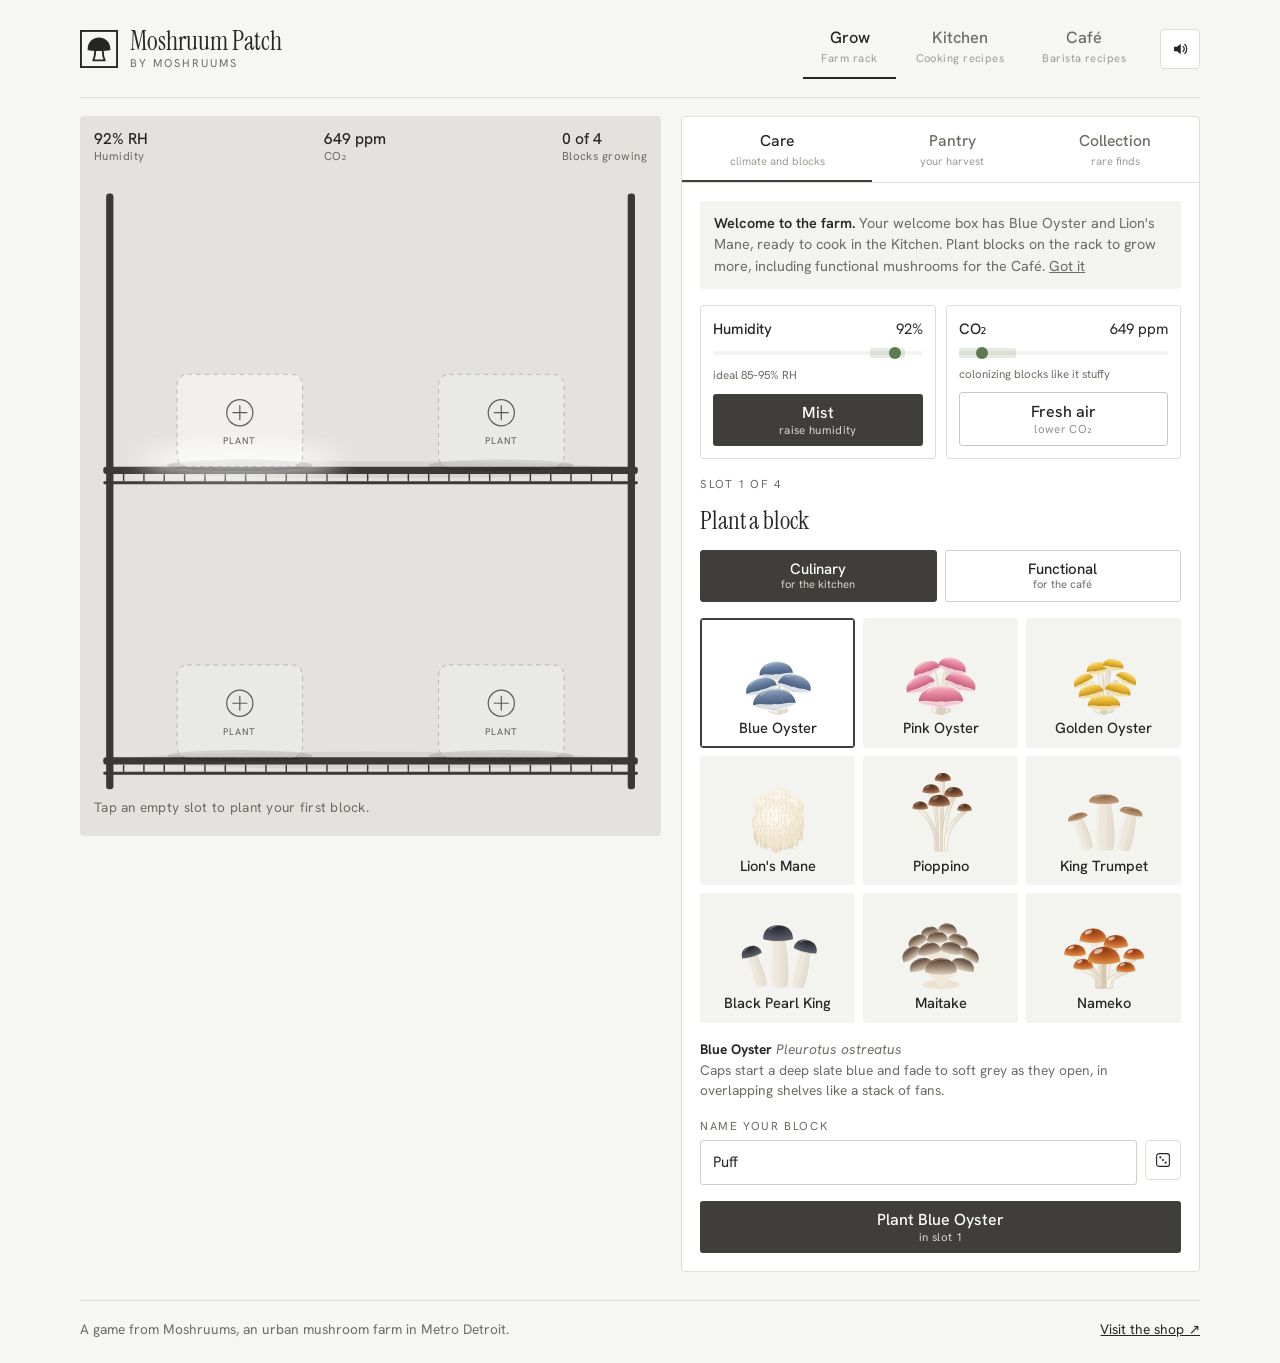
==== commit 37299bfb: "Rebuild Moshruum Patch with grow rack, kitchen and café - Grow: a 4-slot farm rack with culinary and" ====
--- a/mushroom-game/index.html
+++ b/mushroom-game/index.html
@@ -4,1187 +4,103 @@
 <meta charset="utf-8">
 <meta name="viewport" content="width=device-width, initial-scale=1, viewport-fit=cover">
 <title>Moshruum Patch</title>
-<meta name="description" content="Grow your own little digital mushroom with Moshruums, an urban mushroom farm in Metro Detroit.">
+<meta name="description" content="Grow mushrooms, plate dishes and make mushroom café drinks with Moshruums, an urban mushroom farm in Metro Detroit.">
 <link rel="preconnect" href="https://fonts.googleapis.com">
 <link rel="preconnect" href="https://fonts.gstatic.com" crossorigin>
-<link rel="stylesheet" href="https://fonts.googleapis.com/css2?family=DM+Mono:wght@400;500&family=Gluten:wght@500;700&family=Karla:wght@400;600;700&display=swap">
-<style>
-/* Layout: a fruiting-chamber scene on the left, the grower's clipboard on the right; stacks on phones. */
-:root {
-  --fog: #E3EADD;        /* page: damp grow-room air */
-  --card: #F7F9F3;       /* panels */
-  --moss: #2F412C;       /* ink */
-  --moss-2: #5B6D55;     /* secondary ink */
-  --line: #CAD6C2;       /* hairlines, tracks */
-  --pink: #B44F6E;       /* pink oyster: primary actions */
-  --pink-soft: #F6DCE3;
-  --lamp: #F2C14E;       /* grow-lamp highlight */
-  --ok: #5C8A4C;
-  --warn: #C27A22;
-  --f-display: "Gluten", "Baloo 2", ui-rounded, "Trebuchet MS", sans-serif;
-  --f-body: "Karla", system-ui, -apple-system, "Segoe UI", sans-serif;
-  --f-mono: "DM Mono", ui-monospace, "SFMono-Regular", Menlo, monospace;
-  color-scheme: light;
-}
-* { box-sizing: border-box; }
-[hidden] { display: none !important; }
-html, body { margin: 0; }
-body {
-  background: var(--fog);
-  color: var(--moss);
-  font: 16px/1.5 var(--f-body);
-  padding-left: max(16px, env(safe-area-inset-left, 0px));
-  padding-right: max(16px, env(safe-area-inset-right, 0px));
-  padding-block: 16px 28px;
-}
-button, input { font: inherit; color: inherit; }
-button { cursor: pointer; }
-:focus-visible { outline: 3px solid var(--lamp); outline-offset: 2px; }
-
-.app { max-width: 1040px; margin: 0 auto; display: grid; gap: 18px; }
-
-/* Header */
-.top { display: flex; align-items: center; gap: 12px; flex-wrap: wrap; }
-.brand { display: flex; align-items: center; gap: 8px; text-decoration: none; color: var(--moss); margin-right: auto; }
-.brand svg { width: 36px; height: 36px; }
-.brand span { font: 700 1.6rem/1 var(--f-display); letter-spacing: .01em; padding-top: 4px; }
-.tabs { display: flex; gap: 4px; background: var(--card); padding: 4px; border-radius: 999px; border: 1px solid var(--line); }
-.tabs button { border: 0; background: transparent; padding: 7px 14px; border-radius: 999px; font-weight: 600; color: var(--moss-2); }
-.tabs button[aria-selected="true"] { background: var(--moss); color: var(--card); }
-.tabs .count { font: 500 .75rem var(--f-mono); opacity: .8; margin-left: 4px; }
-.icon-btn { width: 40px; height: 40px; border-radius: 50%; border: 1px solid var(--line); background: var(--card); display: grid; place-items: center; color: var(--moss); }
-.icon-btn svg { width: 20px; height: 20px; }
-
-/* Grow room */
-.grow { display: grid; grid-template-columns: minmax(0, 1.08fr) minmax(0, 1fr); gap: 20px; align-items: start; }
-.scene-wrap { position: relative; border-radius: 28px; overflow: hidden; aspect-ratio: 400 / 440; max-width: 100%; background: #DCE6D6; box-shadow: 0 1px 0 #fff inset, 0 18px 40px -24px rgba(47, 65, 44, .45); }
-.scene-wrap svg { display: block; width: 100%; height: 100%; }
-.panel { background: var(--card); border: 1px solid var(--line); border-radius: 24px; padding: 22px; display: grid; grid-template-columns: minmax(0, 1fr); gap: 16px; min-width: 0; }
-.eyebrow { margin: 0; font: 500 .75rem/1.2 var(--f-mono); text-transform: uppercase; letter-spacing: .12em; color: var(--moss-2); }
-h1, h2, h3 { font-family: var(--f-display); font-weight: 700; line-height: 1.05; margin: 0; text-wrap: balance; }
-h2 { font-size: 2.1rem; }
-h3 { font-size: 1.4rem; }
-.lede { margin: 0; color: var(--moss-2); max-width: 46ch; }
-
-.stage-row { display: flex; align-items: center; gap: 10px; flex-wrap: wrap; }
-.pill { display: inline-flex; align-items: center; gap: 6px; padding: 4px 11px; border-radius: 999px; background: var(--pink-soft); color: var(--pink); font: 500 .78rem/1.3 var(--f-mono); letter-spacing: .04em; text-transform: uppercase; }
-.pill.ready { background: var(--lamp); color: var(--moss); }
-.pill.glow { background: #E3F5D6; color: #3E7A2E; }
-.sub { margin: 4px 0 0; color: var(--moss-2); }
-
-.progress { display: grid; gap: 6px; }
-.progress-top { display: flex; justify-content: space-between; font: 500 .8rem var(--f-mono); color: var(--moss-2); }
-.track { position: relative; height: 12px; border-radius: 999px; background: var(--fog); overflow: hidden; }
-.fill { position: absolute; inset: 0 auto 0 0; border-radius: 999px; background: var(--moss); transition: width .6s ease; }
-.ticks { position: absolute; inset: 0; }
-.ticks i { position: absolute; top: 2px; bottom: 2px; width: 2px; background: var(--card); opacity: .9; }
-
-.meters { display: grid; grid-template-columns: 1fr 1fr; gap: 12px; }
-.meter { background: var(--fog); border-radius: 16px; padding: 12px; display: grid; gap: 8px; min-width: 0; }
-.meter-top { display: flex; justify-content: space-between; align-items: baseline; gap: 6px; flex-wrap: wrap; }
-.meter-name { font-weight: 700; font-size: .9rem; }
-.meter-val { font: 500 .95rem var(--f-mono); font-variant-numeric: tabular-nums; }
-.meter .track { height: 10px; background: var(--card); }
-.meter .band { position: absolute; top: 0; bottom: 0; background: repeating-linear-gradient(135deg, rgba(92, 138, 76, .28) 0 4px, rgba(92, 138, 76, .12) 4px 8px); }
-.meter .dot { position: absolute; top: 50%; width: 14px; height: 14px; margin: -7px 0 0 -7px; border-radius: 50%; background: var(--ok); border: 2px solid var(--card); transition: left .6s ease, background .3s; }
-.meter.off .dot { background: var(--warn); }
-.meter-ideal { font: .72rem var(--f-mono); color: var(--moss-2); }
-
-.note { margin: 0; min-height: 3em; padding: 10px 14px; border-radius: 14px; background: #FFF6DC; color: #5A4A1E; font-size: .95rem; }
-.note.calm { background: var(--fog); color: var(--moss-2); }
-
-.actions { display: grid; grid-template-columns: repeat(3, minmax(0, 1fr)); gap: 10px; }
-.act { border: 1.5px solid var(--line); background: #fff; border-radius: 18px; padding: 12px 6px 10px; display: grid; justify-items: center; gap: 4px; transition: transform .15s ease, border-color .15s, background .15s; }
-.act svg { width: 34px; height: 34px; }
-.act b { font-size: .98rem; }
-.act small { font: .7rem var(--f-mono); color: var(--moss-2); }
-.act:hover:not(:disabled) { transform: translateY(-2px); border-color: var(--pink); }
-.act:active:not(:disabled) { transform: translateY(1px); }
-.act:disabled { opacity: .5; cursor: default; }
-
-.btn { border: 0; border-radius: 999px; padding: 13px 22px; font-weight: 700; font-size: 1.05rem; }
-.btn.primary { background: var(--pink); color: #fff; box-shadow: 0 6px 0 -1px #8A3953; }
-.btn.primary:hover { filter: brightness(1.06); }
-.btn.primary:active { transform: translateY(3px); box-shadow: 0 3px 0 -1px #8A3953; }
-.btn.ghost { background: transparent; color: var(--moss-2); padding: 8px 4px; font-weight: 600; font-size: .92rem; text-decoration: underline; text-underline-offset: 3px; }
-.btn.soft { background: var(--fog); color: var(--moss); }
-.minor { display: flex; gap: 16px; flex-wrap: wrap; align-items: center; }
-.confirm { display: grid; gap: 10px; padding: 12px 14px; border-radius: 14px; border: 1px dashed var(--line); }
-.confirm p { margin: 0; }
-.confirm div { display: flex; gap: 10px; flex-wrap: wrap; }
-
-/* Planting */
-.picker { display: grid; grid-template-columns: repeat(3, minmax(0, 1fr)); gap: 8px; }
-.seed { border: 1.5px solid var(--line); background: #fff; border-radius: 16px; padding: 6px 4px 8px; display: grid; justify-items: center; gap: 2px; font-size: .82rem; font-weight: 600; line-height: 1.15; text-align: center; }
-.seed svg { width: 100%; max-width: 74px; aspect-ratio: 1; }
-.seed[aria-checked="true"] { border-color: var(--pink); background: var(--pink-soft); box-shadow: 0 0 0 2px var(--pink) inset; }
-.picked { margin: 0; color: var(--moss-2); font-size: .95rem; }
-.picked em { font-style: italic; }
-.field { display: grid; grid-template-columns: minmax(0, 1fr); gap: 6px; }
-.field label { font-weight: 700; }
-.name-row { display: flex; gap: 8px; }
-.name-row input { flex: 1; min-width: 0; border: 1.5px solid var(--line); border-radius: 14px; padding: 10px 14px; background: #fff; font-size: 1.05rem; }
-
-/* Field guide */
-.guide { display: grid; gap: 22px; }
-.guide-head { display: flex; justify-content: space-between; align-items: end; gap: 12px; flex-wrap: wrap; }
-.guide-head p { margin: 0; color: var(--moss-2); font: 500 .9rem var(--f-mono); }
-.cards { display: grid; grid-template-columns: repeat(3, minmax(0, 1fr)); gap: 14px; }
-@media (max-width: 820px) { .cards { grid-template-columns: repeat(2, minmax(0, 1fr)); } }
-@media (max-width: 520px) { .cards { grid-template-columns: minmax(0, 1fr); } }
-.spec { background: var(--card); border: 1px solid var(--line); border-radius: 22px; padding: 16px; display: grid; grid-template-rows: auto auto 1fr; gap: 8px; min-width: 0; }
-.spec .thumb { background: var(--fog); border-radius: 16px; display: grid; place-items: center; padding: 6px; }
-.spec .thumb svg { width: 120px; height: 120px; }
-.spec.locked .thumb svg { filter: brightness(0) opacity(.16); }
-.spec h3 { font-size: 1.25rem; }
-.spec .latin { margin: 0; font-style: italic; color: var(--moss-2); font-size: .88rem; }
-.spec p { margin: 0; font-size: .93rem; }
-.spec .kitchen { color: var(--moss-2); }
-.spec .grown { font: 500 .75rem var(--f-mono); color: var(--pink); text-transform: uppercase; letter-spacing: .06em; }
-.basket { background: var(--card); border: 1px solid var(--line); border-radius: 22px; padding: 18px 20px; display: grid; gap: 10px; }
-.basket ol { list-style: none; margin: 0; padding: 0; display: grid; }
-.basket li { display: grid; grid-template-columns: 44px minmax(0, 1fr) auto; gap: 12px; align-items: center; padding: 10px 0; border-top: 1px solid var(--line); }
-.basket li:first-child { border-top: 0; }
-.basket li svg { width: 44px; height: 44px; }
-.basket .who { font-weight: 700; }
-.basket .what { color: var(--moss-2); font-size: .88rem; }
-.basket .g { font: 500 .95rem var(--f-mono); font-variant-numeric: tabular-nums; text-align: right; }
-.empty { color: var(--moss-2); margin: 0; }
-
-.foot { display: flex; justify-content: space-between; gap: 12px; flex-wrap: wrap; color: var(--moss-2); font-size: .9rem; padding-top: 6px; border-top: 1px solid var(--line); }
-.foot a { color: var(--pink); font-weight: 700; }
-
-/* Modal */
-.modal { position: fixed; inset: 0; background: rgba(36, 48, 33, .55); display: grid; place-items: center; padding: 16px; z-index: 20; }
-.sheet { background: var(--card); border-radius: 26px; padding: 22px; width: min(440px, 100%); max-height: calc(100% - 16px); overflow: auto; display: grid; gap: 14px; text-align: center; }
-.sheet img { width: 100%; border-radius: 16px; display: block; }
-.sheet .row { display: flex; gap: 10px; justify-content: center; flex-wrap: wrap; }
-.sheet .hint { margin: 0; color: var(--moss-2); font-size: .85rem; }
-
-/* Scene animation */
-.sway { animation: sway 6s ease-in-out infinite; transform-box: fill-box; transform-origin: 50% 100%; }
-@keyframes sway { 0%, 100% { transform: rotate(-1.4deg); } 50% { transform: rotate(1.4deg); } }
-.blink { animation: blink 5.5s infinite; transform-box: fill-box; transform-origin: center; }
-@keyframes blink { 0%, 93%, 100% { transform: scaleY(1); } 96% { transform: scaleY(.1); } }
-#plantLayer { transform-box: fill-box; transform-origin: 50% 100%; }
-#plantLayer.bounce { animation: bounce .7s ease; }
-@keyframes bounce { 0%, 100% { transform: scale(1, 1); } 30% { transform: scale(1.04, .95); } 60% { transform: scale(.97, 1.04); } }
-.mote { animation: mote linear infinite; }
-@keyframes mote { 0% { transform: translate(0, 0); opacity: 0; } 15% { opacity: .75; } 100% { transform: translate(14px, -130px); opacity: 0; } }
-.fx { animation: fx 1.2s ease-out forwards; opacity: 0; }
-@keyframes fx { 0% { opacity: 0; transform: translate(0, 0) scale(.6); } 20% { opacity: .95; } 100% { opacity: 0; transform: translate(var(--dx), var(--dy)) scale(1); } }
-.tool { animation: tool 1.4s ease forwards; opacity: 0; }
-@keyframes tool { 0% { opacity: 0; transform: translateY(10px); } 15%, 75% { opacity: 1; transform: translateY(0); } 100% { opacity: 0; transform: translateY(-6px); } }
-@media (prefers-reduced-motion: reduce) {
-  .sway, .blink, .mote, #plantLayer.bounce { animation: none; }
-  .mote { display: none; }
-}
-
-@media (max-width: 780px) {
-  .grow { grid-template-columns: minmax(0, 1fr); }
-  h2 { font-size: 1.8rem; }
-  .brand span { font-size: 1.35rem; }
-  .tabs button { padding: 7px 11px; }
-  .panel { padding: 18px 16px; }
-}
-@media (max-width: 380px) {
-  .meters { grid-template-columns: minmax(0, 1fr); }
-  .act small { display: none; }
-}
-</style>
+<link rel="stylesheet" href="https://fonts.googleapis.com/css2?family=Hanken+Grotesk:wght@400;500;600;700&family=Instrument+Serif:ital@0;1&display=swap">
+<link rel="stylesheet" href="css/style.css">
 </head>
 <body>
+<svg id="defsHost" width="0" height="0" style="position:absolute" aria-hidden="true" focusable="false"></svg>
 <div class="app">
-  <header class="top">
-    <a class="brand" id="brandLink" href="https://moshruums.com" target="_blank" rel="noopener">
-      <svg viewBox="0 0 40 40" aria-hidden="true"><path d="M5 21C5 10 14 5 20 5s15 5 15 16c-4 2-26 2-30 0Z" fill="#B44F6E"/><circle cx="13" cy="13" r="2.6" fill="#F6DCE3"/><circle cx="24" cy="10" r="2" fill="#F6DCE3"/><circle cx="28" cy="16" r="1.6" fill="#F6DCE3"/><path d="M14 22c0 7-1 10-2 13h16c-1-3-2-6-2-13Z" fill="#F7F9F3" stroke="#2F412C" stroke-width="2" stroke-linejoin="round"/><circle cx="17" cy="28" r="1.3" fill="#2F412C"/><circle cx="23" cy="28" r="1.3" fill="#2F412C"/></svg>
-      <span>Moshruum Patch</span>
+  <header class="site">
+    <a class="brand" id="brand" href="https://moshruums.com" target="_blank" rel="noopener">
+      <svg class="brand-mark" viewBox="0 0 40 40" aria-hidden="true"><rect x="1" y="1" width="38" height="38" fill="none" stroke="currentColor" stroke-width="2"/><path d="M8 21C8 12 14 8 20 8s12 4 12 13c-4 1.5-20 1.5-24 0Z" fill="currentColor"/><path d="M16 22c0 5-1 8-2 10h12c-1-2-2-5-2-10" fill="none" stroke="currentColor" stroke-width="2" stroke-linejoin="round"/></svg>
+      <span class="brand-text"><b>Moshruum Patch</b><small>by Moshruums</small></span>
     </a>
-    <nav class="tabs" role="tablist" aria-label="Views">
-      <button role="tab" id="tabGrow" aria-selected="true" aria-controls="growView">Grow room</button>
-      <button role="tab" id="tabGuide" aria-selected="false" aria-controls="guideView">Field guide <span class="count" id="guideCount">0/9</span></button>
+    <nav class="nav" role="tablist" aria-label="Sections">
+      <button role="tab" id="nav-grow" data-view="grow" aria-controls="v-grow"><b>Grow</b><small>Farm rack</small></button>
+      <button role="tab" id="nav-kitchen" data-view="kitchen" aria-controls="v-kitchen"><b>Kitchen</b><small>Cooking recipes</small></button>
+      <button role="tab" id="nav-cafe" data-view="cafe" aria-controls="v-cafe"><b>Café</b><small>Barista recipes</small></button>
     </nav>
     <button class="icon-btn" id="soundBtn" aria-pressed="true" aria-label="Sound on" title="Sound"></button>
   </header>
 
   <main>
-    <section id="growView" class="grow" role="tabpanel" aria-labelledby="tabGrow">
-      <div class="scene-wrap">
-        <svg id="scene" viewBox="0 0 400 440" role="img" aria-label="Your mushroom grow block on a wooden table">
-          <g id="bgLayer"></g>
-          <g id="plantLayer"></g>
-          <g id="fxLayer"></g>
-        </svg>
+    <!-- Grow -->
+    <section id="v-grow" class="view" role="tabpanel" aria-labelledby="nav-grow" hidden>
+      <div class="studio">
+        <div class="stage">
+          <div class="stage-top" id="growTop"></div>
+          <svg id="rackSvg" class="stage-svg rack" viewBox="0 0 400 420" role="group" aria-label="Grow rack with four slots">
+            <g id="rackLayer"></g><g id="growFx"></g>
+          </svg>
+          <div class="stage-foot"><p class="hint" id="growNote" role="status" aria-live="polite"></p></div>
+        </div>
+        <aside class="tools" id="growTools"></aside>
       </div>
-      <div class="panel" id="panel"></div>
     </section>
 
-    <section id="guideView" class="guide" role="tabpanel" aria-labelledby="tabGuide" hidden></section>
+    <!-- Kitchen -->
+    <section id="v-kitchen" class="view" role="tabpanel" aria-labelledby="nav-kitchen" hidden>
+      <div class="subnav" role="tablist" aria-label="Kitchen">
+        <button role="tab" data-sub="create" id="k-sub-create"><b>Plate a dish</b><small>arrange and share</small></button>
+        <button role="tab" data-sub="book" id="k-sub-book"><b>Recipe Book</b><small id="kBookCount">recipes</small></button>
+      </div>
+      <div class="studio" id="kitchenCreate">
+        <div class="stage">
+          <div class="stage-top">
+            <button class="b2 ghost" id="kSurface"><b>Surface</b><small id="kSurfaceName"></small></button>
+            <button class="b2 outline" id="kReset"><b>Start over</b><small>clear the plate</small></button>
+            <button class="b2 dark" id="kFinish"><b>Finish</b><small>name and share</small></button>
+          </div>
+          <svg id="dishSvg" class="stage-svg dish" viewBox="0 0 400 400" role="img" aria-label="Your plate"></svg>
+          <div class="stage-foot">
+            <div class="foot-actions"><button class="link" id="kUndo">↶ Undo</button><button class="link" id="kRemove">✕ Remove</button></div>
+            <p class="hint">Tap to add · Drag to arrange</p>
+          </div>
+        </div>
+        <aside class="tools" id="kitchenTools"></aside>
+      </div>
+      <div class="book" id="kitchenBook" hidden></div>
+    </section>
+
+    <!-- Cafe -->
+    <section id="v-cafe" class="view" role="tabpanel" aria-labelledby="nav-cafe" hidden>
+      <div class="subnav" role="tablist" aria-label="Café">
+        <button role="tab" data-sub="create" id="c-sub-create"><b>Make a drink</b><small>step by step</small></button>
+        <button role="tab" data-sub="book" id="c-sub-book"><b>Café Menu</b><small id="cBookCount">drinks</small></button>
+      </div>
+      <div class="studio" id="cafeCreate">
+        <div class="stage">
+          <div class="stage-top">
+            <button class="b2 ghost" id="cSurface"><b>Counter</b><small id="cSurfaceName"></small></button>
+            <button class="b2 outline" id="cReset"><b>Start over</b><small>a fresh cup</small></button>
+            <button class="b2 dark" id="cFinish"><b>Finish</b><small>name and share</small></button>
+          </div>
+          <svg id="drinkSvg" class="stage-svg" viewBox="0 0 400 400" role="img" aria-label="Your drink"></svg>
+          <div class="stage-foot"><p class="drink-name" id="drinkName"></p></div>
+        </div>
+        <aside class="tools" id="cafeTools"></aside>
+      </div>
+      <div class="book" id="cafeBook" hidden></div>
+    </section>
   </main>
 
-  <footer class="foot">
-    <span>A cozy little game from Moshruums, an urban mushroom farm in Metro Detroit.</span>
-    <a id="shopLink" href="https://moshruums.com" target="_blank" rel="noopener">Taste the real thing →</a>
+  <footer class="site-foot">
+    <span>A game from Moshruums, an urban mushroom farm in Metro Detroit.</span>
+    <a id="shopLink" href="https://moshruums.com" target="_blank" rel="noopener">Visit the shop ↗</a>
   </footer>
 </div>
 
 <div class="modal" id="modal" hidden>
   <div class="sheet" role="dialog" aria-modal="true" aria-labelledby="modalTitle" id="sheet"></div>
 </div>
+<div class="toast" id="toast" role="status" aria-live="polite" hidden></div>
 
-<script>
-(() => {
-'use strict';
-
-/* ---------- Settings you may want to change ---------- */
-const SHOP_URL = 'https://moshruums.com';
-const STORE_KEY = 'moshruum-patch-v1';
-
-/* Time-lapse for demos: add ?speed=60 to the URL, or #timelapse (120x). */
-let SPEED = 1;
-try {
-  const q = Number(new URLSearchParams(location.search).get('speed'));
-  if (q > 0) SPEED = q;
-  if (location.hash === '#timelapse') SPEED = 120;
-} catch (e) { /* ignore */ }
-SPEED = Math.min(Math.max(SPEED, 1), 2000);
-
-/* ---------- Data ---------- */
-const STAGES = [
-  { label: 'Just planted', at: 0 },
-  { label: 'Colonizing', at: 40 },
-  { label: 'Pinning', at: 260 },
-  { label: 'Baby mushrooms', at: 420 },
-  { label: 'Fruiting', at: 640 },
-  { label: 'Ready to harvest', at: 1000 },
-];
-const MAX = 1000;
-const RH_IDEAL = 85, CO2_IDEAL = 1000;
-
-const SPECIES = {
-  blue: {
-    name: 'Blue Oyster', latin: 'Pleurotus ostreatus', tag: 'BLUE OYSTER', grams: 220, pin: '#6F86A3',
-    fact: 'Caps start a deep slate blue and fade to soft grey as they open. Oysters fruit in overlapping shelves, like a stack of little fans.',
-    kitchen: 'Tear them by hand and sear in a hot pan until the edges go crispy.',
-  },
-  pink: {
-    name: 'Pink Oyster', latin: 'Pleurotus djamor', tag: 'PINK OYSTER', grams: 200, pin: '#E58AA4',
-    fact: 'A warmth-loving oyster and one of the fastest growers. The bright pink fades to tan once it is cooked.',
-    kitchen: 'Pan-fry until crisp for a savory, almost bacon-like bite.',
-  },
-  golden: {
-    name: 'Golden Oyster', latin: 'Pleurotus citrinopileatus', tag: 'GOLDEN OYSTER', grams: 180, pin: '#E9B92F',
-    fact: 'Grows in bouquets of lemon-yellow funnels with thin, delicate caps.',
-    kitchen: 'Nutty and a little floral. Cook quickly with butter and add at the very end.',
-  },
-  lions: {
-    name: "Lion's Mane", latin: 'Hericium erinaceus', tag: "LION'S MANE", grams: 280, pin: '#EFE3C9',
-    fact: 'No caps and no gills. It grows as a shaggy pom-pom of soft, dangling spines.',
-    kitchen: 'Slice into thick steaks and sear in butter. Many people say it tastes like crab.',
-  },
-  pioppino: {
-    name: 'Pioppino', latin: 'Cyclocybe aegerita', tag: 'PIOPPINO', grams: 170, pin: '#7A4E33',
-    fact: 'Named after the Italian word for poplar tree. Grows in tight bunches of long stems topped with chestnut-brown caps.',
-    kitchen: 'Keeps a firm, crunchy stem when cooked. Lovely in risotto and stir-fries.',
-  },
-  king: {
-    name: 'King Trumpet', latin: 'Pleurotus eryngii', tag: 'KING TRUMPET', grams: 240, pin: '#B8916A',
-    fact: 'The biggest oyster relative. The thick, meaty stem is the best part.',
-    kitchen: 'Cut the stem into coins, score them, and sear like scallops.',
-  },
-  pearl: {
-    name: 'Black Pearl King', latin: 'Pleurotus hybrid', tag: 'BLACK PEARL', grams: 230, pin: '#4A4D55',
-    fact: 'A cross between king trumpet and oyster mushrooms, with dark pearl-grey caps on sturdy stems.',
-    kitchen: 'Roast or grill whole. The stems stay juicy and the caps turn golden.',
-  },
-  maitake: {
-    name: 'Maitake', latin: 'Grifola frondosa', tag: 'MAITAKE', grams: 300, pin: '#8A715E',
-    fact: 'Also called hen of the woods for its ruffled, feathery fronds. Maitake means "dancing mushroom" in Japanese.',
-    kitchen: 'Pull into clusters and roast at high heat until the edges crackle.',
-  },
-  nameko: {
-    name: 'Nameko', latin: 'Pholiota nameko', tag: 'NAMEKO', grams: 130, pin: '#C8682C',
-    fact: 'Little amber caps with a naturally glossy coat. A favorite in Japanese miso soup.',
-    kitchen: 'Simmer in soups and stews. The glossy coat gives broth a silky body.',
-  },
-};
-const ORDER = ['blue', 'pink', 'golden', 'lions', 'pioppino', 'king', 'pearl', 'maitake', 'nameko'];
-const NAMES = ['Puff', 'Button', 'Mossy', 'Dewdrop', 'Bun', 'Pebble', 'Toffee', 'Biscuit', 'Nugget', 'Fern', 'Sprout', 'Mochi', 'Pip', 'Clover', 'Hazel', 'Juniper', 'Dumpling', 'Noodle', 'Marble', 'Waffle', 'Bramble', 'Pudding', 'Sesame', 'Bean', 'Taffy', 'Gnocchi'];
-
-/* ---------- State ---------- */
-let state = load();
-let view = 'grow';
-let pickSpecies = 'blue';
-let pickName = randomName();
-let noteText = '', noteUntil = 0, noteWarm = true;
-let confirmCompost = false;
-let lastBgKey = '', lastPlantKey = '', panelMode = '';
-const reduceMotion = matchMedia('(prefers-reduced-motion: reduce)').matches;
-
-function blankState() { return { v: 1, plant: null, harvests: [], sound: true }; }
-function load() {
-  try {
-    const raw = localStorage.getItem(STORE_KEY);
-    if (raw) {
-      const s = JSON.parse(raw);
-      if (s && s.v === 1) return Object.assign(blankState(), s);
-    }
-  } catch (e) { /* storage unavailable */ }
-  return blankState();
-}
-function save() {
-  try { localStorage.setItem(STORE_KEY, JSON.stringify(state)); } catch (e) { /* storage unavailable */ }
-}
-
-/* ---------- Helpers ---------- */
-const $ = id => document.getElementById(id);
-const r1 = n => Math.round(n * 10) / 10;
-const clamp = (n, a, b) => Math.min(b, Math.max(a, n));
-const esc = s => String(s).replace(/[&<>"']/g, c => ({ '&': '&amp;', '<': '&lt;', '>': '&gt;', '"': '&quot;', "'": '&#39;' }[c]));
-function rng(seed) {
-  let a = seed >>> 0;
-  return () => {
-    a = (a + 0x6D2B79F5) | 0;
-    let t = Math.imul(a ^ (a >>> 15), 1 | a);
-    t = (t + Math.imul(t ^ (t >>> 7), 61 | t)) ^ t;
-    return ((t ^ (t >>> 14)) >>> 0) / 4294967296;
-  };
-}
-function randomName() { return NAMES[Math.floor(Math.random() * NAMES.length)]; }
-function fmtDur(min) {
-  min = Math.max(0, Math.round(min));
-  if (min < 60) return min + ' min';
-  const d = Math.floor(min / 1440), h = Math.floor((min % 1440) / 60), m = min % 60;
-  if (d) return d + ' d ' + h + ' h';
-  return h + ' h' + (m ? ' ' + m + ' min' : '');
-}
-function fmtDate(t) {
-  const d = new Date(t);
-  return (d.getMonth() + 1) + '/' + d.getDate();
-}
-function stageIndex(g) { let i = 0; STAGES.forEach((s, k) => { if (g >= s.at) i = k; }); return i; }
-function stageProgress(g) {
-  const i = stageIndex(g);
-  if (i >= STAGES.length - 1) return 1;
-  return (g - STAGES[i].at) / (STAGES[i + 1].at - STAGES[i].at);
-}
-
-/* ---------- Simulation ---------- */
-function rate(p) {
-  const st = stageIndex(p.growth);
-  const rhF = p.rh >= RH_IDEAL ? 1 : p.rh >= 70 ? 0.7 : 0.4;
-  const co2F = st < 2 ? 1 : p.co2 <= CO2_IDEAL ? 1 : p.co2 <= 1600 ? 0.7 : 0.45;
-  return rhF * co2F;
-}
-function simulate(p, minutes) {
-  let m = Math.min(minutes, 60 * 24 * 30);
-  const before = p.growth;
-  while (m > 0) {
-    const step = Math.min(1, m);
-    m -= step;
-    const st = stageIndex(p.growth);
-    p.rh = Math.max(45, p.rh - 0.9 * step);
-    if (st >= 1) p.co2 = Math.min(2600, p.co2 + 45 * step);
-    if (p.growth < MAX) {
-      const r = rate(p);
-      p.growth = Math.min(MAX, p.growth + r * step);
-      p.careSum += r * step;
-      p.careMin += step;
-    }
-    p.ageMin += step;
-  }
-  return p.growth - before;
-}
-function advance() {
-  const p = state.plant;
-  if (!p) return 0;
-  const now = Date.now();
-  const mins = Math.max(0, (now - p.lastTick) / 60000) * SPEED;
-  p.lastTick = now;
-  return mins > 0 ? simulate(p, mins) : 0;
-}
-function grow(p, pts) { p.growth = Math.min(MAX, p.growth + pts); }
-
-/* ---------- Mood ---------- */
-function period(d = new Date()) {
-  const h = d.getHours() + d.getMinutes() / 60;
-  if (h < 5.5 || h >= 20.5) return 'night';
-  if (h < 8) return 'dawn';
-  if (h < 17.5) return 'day';
-  return 'dusk';
-}
-function mood(p) {
-  const st = stageIndex(p.growth);
-  if (p.rh < 70 || (st >= 2 && p.co2 > 1600)) return 'thirsty';
-  if (period() === 'night' && Date.now() - (p.lastAct || 0) > 120000) return 'sleepy';
-  return 'happy';
-}
-
-/* ---------- Drawing: faces ---------- */
-const INK = '#3B2E2A';
-function face(x, y, s, md) {
-  const ex = s * 0.36, er = s * 0.085;
-  let eyes, mouth, extra = '';
-  if (md === 'sleepy') {
-    eyes = [-1, 1].map(d => `<path d="M${r1(x + d * ex - er * 1.3)} ${r1(y)} q${r1(er * 1.3)} ${r1(er * 1.2)} ${r1(er * 2.6)} 0" fill="none" stroke="${INK}" stroke-width="${r1(s * 0.05)}" stroke-linecap="round"/>`).join('');
-  } else {
-    eyes = '<g class="blink">' + [-1, 1].map(d => `<ellipse cx="${r1(x + d * ex)}" cy="${r1(y)}" rx="${r1(er * 0.85)}" ry="${r1(er * 1.1)}" fill="${INK}"/><circle cx="${r1(x + d * ex + er * 0.3)}" cy="${r1(y - er * 0.4)}" r="${r1(er * 0.32)}" fill="#fff"/>`).join('') + '</g>';
-  }
-  const my = y + er * 2.1;
-  if (md === 'thirsty') {
-    mouth = `<ellipse cx="${r1(x)}" cy="${r1(my + er * 0.3)}" rx="${r1(er * 0.55)}" ry="${r1(er * 0.7)}" fill="${INK}"/>`;
-    const sx = x + ex * 1.85, sy = y - er * 2.2;
-    extra = `<path d="M${r1(sx)} ${r1(sy)} q${r1(-er * 0.9)} ${r1(er * 1.5)} 0 ${r1(er * 1.9)} q${r1(er * 0.9)} ${r1(-er * 0.4)} 0 ${r1(-er * 1.9)}Z" fill="#9CCDEB"/>`;
-  } else if (md === 'sleepy') {
-    mouth = `<path d="M${r1(x - er * 0.6)} ${r1(my + er * 0.3)} h${r1(er * 1.2)}" stroke="${INK}" stroke-width="${r1(s * 0.04)}" stroke-linecap="round"/>`;
-  } else {
-    mouth = `<path d="M${r1(x - er * 1.1)} ${r1(my)} q${r1(er * 1.1)} ${r1(er * 1.3)} ${r1(er * 2.2)} 0" fill="none" stroke="${INK}" stroke-width="${r1(s * 0.045)}" stroke-linecap="round"/>`;
-  }
-  const blush = [-1, 1].map(d => `<ellipse cx="${r1(x + d * ex * 1.5)}" cy="${r1(y + er * 1.6)}" rx="${r1(er * 1.2)}" ry="${r1(er * 0.65)}" fill="#F08FA0" opacity=".55"/>`).join('');
-  return `<g>${blush}${eyes}${mouth}${extra}</g>`;
-}
-
-/* ---------- Drawing: species (origin = base of the cluster, y up is negative) ---------- */
-const OYSTER = {
-  blue: { cap: '#6F86A3', light: '#A3B6CD', gill: '#ECEFF0', gl: '#C9D0D6', stem: '#EEF0EA',
-    shelves: [[-4, -116, 74, 34, -4], [-36, -82, 70, 32, -16], [36, -88, 74, 34, 14], [-8, -50, 94, 42, -3]] },
-  pink: { cap: '#E58AA4', light: '#F7BCCB', gill: '#FADDE5', gl: '#EDB3C3', stem: '#F8E5EA',
-    shelves: [[-30, -122, 60, 28, -20], [24, -128, 62, 30, 16], [-44, -88, 66, 30, -22], [42, -92, 70, 32, 20], [0, -56, 98, 42, 0]] },
-  golden: { cap: '#E9B92F', light: '#F8DC7A', gill: '#FBEFC4', gl: '#EBD58D', stem: '#F8F0D6',
-    shelves: [[-44, -98, 46, 22, -28], [-14, -124, 48, 24, -8], [20, -132, 46, 22, 10], [48, -102, 48, 22, 26], [-28, -72, 56, 26, -14], [30, -76, 58, 26, 14], [0, -46, 72, 30, 0]] },
-};
-function fan(x, y, w, h, rot, c, md) {
-  let s = `<g transform="translate(${x} ${y}) rotate(${rot})">`;
-  s += `<path d="M${r1(-w / 2)} 0 C${r1(-w * 0.28)} ${r1(h * 0.44)} ${r1(w * 0.28)} ${r1(h * 0.44)} ${r1(w / 2)} 0Z" fill="${c.gill}"/>`;
-  const n = Math.max(5, Math.round(w / 11));
-  for (let i = 0; i < n; i++) {
-    const tx = -w / 2 + w * (i + 0.5) / n;
-    s += `<path d="M0 ${r1(h * 0.3)} L${r1(tx)} 1" stroke="${c.gl}" stroke-width="1.1"/>`;
-  }
-  s += `<path d="M${r1(-w / 2)} 0 C${r1(-w / 2)} ${r1(-h * 1.05)} ${r1(w / 2)} ${r1(-h * 1.05)} ${r1(w / 2)} 0 C${r1(w * 0.3)} ${r1(-h * 0.12)} ${r1(w * 0.12)} ${r1(h * 0.08)} 0 ${r1(-h * 0.02)} C${r1(-w * 0.12)} ${r1(h * 0.08)} ${r1(-w * 0.3)} ${r1(-h * 0.12)} ${r1(-w / 2)} 0Z" fill="${c.cap}"/>`;
-  s += `<path d="M${r1(-w * 0.3)} ${r1(-h * 0.5)} C${r1(-w * 0.2)} ${r1(-h * 0.76)} ${r1(w * 0.08)} ${r1(-h * 0.82)} ${r1(w * 0.2)} ${r1(-h * 0.7)}" fill="none" stroke="${c.light}" stroke-width="${r1(h * 0.13)}" stroke-linecap="round" opacity=".85"/>`;
-  if (md) s += face(0, -h * 0.4, w * 0.42, md);
-  return s + '</g>';
-}
-function drawOyster(id, md) {
-  const c = OYSTER[id];
-  const shelves = c.shelves.map(([x, y, w, h, rot]) => [x, y + 22, w, h, rot]);
-  let s = `<ellipse cx="0" cy="-2" rx="22" ry="7" fill="${c.stem}" stroke="${c.gl}" stroke-width="1.5"/>`;
-  shelves.forEach(([x, y, w, h]) => {
-    const d = `M0 0 Q${r1(x * 0.2)} ${r1(y * 0.5)} ${r1(x * 0.55)} ${r1(y + h * 0.2)}`;
-    s += `<path d="${d}" stroke="${c.gl}" stroke-width="${r1(w * 0.17 + 3)}" stroke-linecap="round" fill="none"/><path d="${d}" stroke="${c.stem}" stroke-width="${r1(w * 0.17)}" stroke-linecap="round" fill="none"/>`;
-  });
-  shelves.forEach((sh, i) => { s += fan(sh[0], sh[1], sh[2], sh[3], sh[4], c, i === shelves.length - 1 ? md : null); });
-  return s;
-}
-function drawLions(md, seed) {
-  const R = rng(seed + 7);
-  const body = '#F7F0E1', shade = '#EADDC3', spine = '#E2D1B0';
-  let s = '';
-  for (let i = 0; i < 24; i++) {
-    const x = -52 + i * 104 / 23 + (R() - 0.5) * 3;
-    const yb = -60 + 50 * Math.sqrt(Math.max(0, 1 - (x / 58) ** 2));
-    const len = 14 + R() * 12;
-    s += `<path d="M${r1(x)} ${r1(yb - 14)} q${r1((R() - 0.5) * 4)} ${r1(len * 0.6)} ${r1((R() - 0.5) * 3)} ${r1(len + 6)}" stroke="${spine}" stroke-width="4.5" stroke-linecap="round" fill="none"/>`;
-  }
-  s += `<circle cx="-30" cy="-96" r="24" fill="${body}"/><circle cx="4" cy="-110" r="27" fill="${body}"/><circle cx="34" cy="-94" r="23" fill="${body}"/>`;
-  s += `<ellipse cx="0" cy="-60" rx="58" ry="50" fill="${body}"/>`;
-  for (let y = -124; y <= -26; y += 12) {
-    for (let x = -54; x <= 54; x += 11) {
-      const xx = x + (R() - 0.5) * 6, yy = y + (R() - 0.5) * 5;
-      const inBody = ((xx / 56) ** 2 + ((yy + 60) / 48) ** 2) < 1 || Math.hypot(xx - 4, yy + 110) < 24 || Math.hypot(xx + 30, yy + 96) < 21 || Math.hypot(xx - 34, yy + 94) < 20;
-      const inFace = Math.abs(xx) < 30 && yy > -86 && yy < -44;
-      if (inBody && !inFace) s += `<path d="M${r1(xx)} ${r1(yy)} v7" stroke="${shade}" stroke-width="2.2" stroke-linecap="round"/>`;
-    }
-  }
-  for (let i = 0; i < 17; i++) {
-    const x = -44 + i * 88 / 16 + (R() - 0.5) * 3;
-    const yb = -60 + 50 * Math.sqrt(Math.max(0, 1 - (x / 58) ** 2)) - 8;
-    s += `<path d="M${r1(x)} ${r1(yb)} v${r1(9 + R() * 8)}" stroke="#EFE4CE" stroke-width="3.6" stroke-linecap="round"/>`;
-  }
-  if (md) s += face(0, -66, 46, md);
-  return s;
-}
-function domeCap(x, y, r, outer, inner, hi) {
-  let s = `<path d="M${r1(x - r)} ${r1(y)} C${r1(x - r)} ${r1(y - r * 1.25)} ${r1(x + r)} ${r1(y - r * 1.25)} ${r1(x + r)} ${r1(y)} Q${r1(x)} ${r1(y + r * 0.28)} ${r1(x - r)} ${r1(y)}Z" fill="${outer}"/>`;
-  const ri = r * 0.72, yi = y - r * 0.16;
-  s += `<path d="M${r1(x - ri)} ${r1(yi)} C${r1(x - ri)} ${r1(yi - ri * 1.25)} ${r1(x + ri)} ${r1(yi - ri * 1.25)} ${r1(x + ri)} ${r1(yi)} Q${r1(x)} ${r1(yi + ri * 0.2)} ${r1(x - ri)} ${r1(yi)}Z" fill="${inner}"/>`;
-  s += `<ellipse cx="${r1(x - r * 0.35)}" cy="${r1(y - r * 0.68)}" rx="${r1(r * 0.26)}" ry="${r1(r * 0.14)}" transform="rotate(-20 ${r1(x - r * 0.35)} ${r1(y - r * 0.68)})" fill="${hi}" opacity=".6"/>`;
-  return s;
-}
-function drawClusterCaps(caps, stem, edge, outer, inner, hi, sw, md) {
-  let s = '';
-  caps.forEach(([x, y]) => {
-    const d = `M${r1(x * 0.22)} 0 Q${r1(x * 0.12)} ${r1(y * 0.55)} ${r1(x)} ${r1(y + 2)}`;
-    s += `<path d="${d}" stroke="${edge}" stroke-width="${sw + 3}" stroke-linecap="round" fill="none"/><path d="${d}" stroke="${stem}" stroke-width="${sw}" stroke-linecap="round" fill="none"/>`;
-  });
-  caps.forEach(([x, y, r], i) => {
-    s += domeCap(x, y, r, outer, inner, hi);
-    if (md && i === caps.length - 1) s += face(x, y - r * 0.38, r * 1.15, md);
-  });
-  return s;
-}
-function drawPioppino(md) {
-  return drawClusterCaps([[-46, -90, 17], [-22, -126, 19], [4, -152, 18], [28, -118, 21], [52, -86, 16], [-4, -98, 25]],
-    '#F1E8D6', '#CDBB9C', '#B98B62', '#6E4630', '#E2C29F', 8, md);
-}
-function drawNameko(md) {
-  return drawClusterCaps([[-64, -70, 24], [-24, -100, 30], [26, -88, 27], [66, -62, 23], [-46, -40, 22], [48, -34, 21], [0, -54, 36]],
-    '#EEDFC0', '#D2BC90', '#D4772F', '#A24E1F', '#FFFFFF', 9, md);
-}
-function trumpet(x, rot, sc, c, md) {
-  let s = `<g transform="translate(${x} 0) rotate(${rot}) scale(${sc})">`;
-  s += `<path d="M-21 0 C-27 -36 -19 -84 -15 -106 L15 -106 C19 -84 27 -36 21 0 Q0 6 -21 0Z" fill="${c.stem}" stroke="#D9CCB2" stroke-width="1.5"/>`;
-  s += `<path d="M-8 -12 C-11 -40 -8 -70 -6 -96 M9 -14 C11 -44 8 -72 7 -98" stroke="#E5DACA" stroke-width="2" fill="none" stroke-linecap="round"/>`;
-  const top = c.dome ? -146 : -128;
-  s += `<path d="M-33 -104 C-35 ${top} 35 ${top} 33 -104 Q0 -94 -33 -104Z" fill="${c.cap}"/>`;
-  s += `<path d="M-30 -103 Q0 -93 30 -103 Q0 -97 -30 -103Z" fill="#E8DECB"/>`;
-  s += `<path d="M-20 ${c.dome ? -124 : -114} Q-8 ${c.dome ? -136 : -122} 8 ${c.dome ? -134 : -121}" stroke="${c.hi}" stroke-width="5" stroke-linecap="round" fill="none" opacity=".75"/>`;
-  if (md) s += face(0, -56, 40, md);
-  return s + '</g>';
-}
-function drawKing(md, pearl) {
-  const c = pearl ? { stem: '#EFECE5', cap: '#454850', hi: '#7A7E89', dome: true } : { stem: '#F4EDDF', cap: '#B8916A', hi: '#D9BB98', dome: false };
-  return trumpet(-38, -16, 0.68, c) + trumpet(40, 14, 0.78, c) + trumpet(0, 0, 1, c, md);
-}
-function frond(x, y, w, h, rot, md) {
-  let s = `<g transform="translate(${x} ${y}) rotate(${rot})">`;
-  s += `<path d="M${r1(-w / 2)} 0 C${r1(-w / 2)} ${r1(-h * 1.05)} ${r1(w / 2)} ${r1(-h * 1.05)} ${r1(w / 2)} 0 Q0 ${r1(h * 0.35)} ${r1(-w / 2)} 0Z" fill="#9C8370"/>`;
-  s += `<path d="M${r1(-w / 2 + 2)} -2 C${r1(-w / 2 + 2)} ${r1(-h * 0.98)} ${r1(w / 2 - 2)} ${r1(-h * 0.98)} ${r1(w / 2 - 2)} -2" fill="none" stroke="#6E5848" stroke-width="3.2" stroke-linecap="round"/>`;
-  s += `<path d="M${r1(-w * 0.22)} ${r1(h * 0.05)} Q0 ${r1(-h * 0.35)} ${r1(w * 0.22)} ${r1(h * 0.05)} Q0 ${r1(h * 0.18)} ${r1(-w * 0.22)} ${r1(h * 0.05)}Z" fill="#EFE5D3"/>`;
-  s += `<path d="M${r1(-w * 0.26)} ${r1(-h * 0.62)} Q${r1(-w * 0.05)} ${r1(-h * 0.8)} ${r1(w * 0.16)} ${r1(-h * 0.7)}" stroke="#B9A08B" stroke-width="3" fill="none" stroke-linecap="round"/>`;
-  if (md) s += face(0, -h * 0.42, w * 0.44, md);
-  return s + '</g>';
-}
-function drawMaitake(md) {
-  const rows = [
-    [[-24, -114, 40, 22, -14], [14, -120, 42, 24, 10]],
-    [[-50, -94, 44, 24, -28], [-8, -100, 46, 26, -4], [36, -96, 46, 24, 22]],
-    [[-62, -66, 48, 26, -34], [-24, -74, 50, 28, -12], [22, -76, 50, 28, 12], [60, -64, 48, 26, 32]],
-    [[-42, -40, 54, 28, -18], [46, -40, 54, 28, 18]],
-    [[0, -32, 70, 38, 0]],
-  ];
-  let s = '<ellipse cx="0" cy="-4" rx="40" ry="10" fill="#EDE3D0"/>';
-  rows.flat().forEach(([x, y, w, h]) => {
-    s += `<path d="M0 -4 L${r1(x * 0.6)} ${r1(y + h * 0.3)}" stroke="#F1E9DA" stroke-width="9" stroke-linecap="round"/>`;
-  });
-  rows.forEach((row, ri) => row.forEach(([x, y, w, h, rot]) => { s += frond(x, y, w, h, rot, ri === rows.length - 1 ? md : null); }));
-  return s;
-}
-function drawSpecies(id, md, seed) {
-  switch (id) {
-    case 'lions': return drawLions(md, seed || 1);
-    case 'pioppino': return drawPioppino(md);
-    case 'nameko': return drawNameko(md);
-    case 'king': return drawKing(md, false);
-    case 'pearl': return drawKing(md, true);
-    case 'maitake': return drawMaitake(md);
-    default: return drawOyster(id, md);
-  }
-}
-function thumbSvg(id, withFace = true) {
-  return `<svg viewBox="-95 -182 190 190" aria-hidden="true">${drawSpecies(id, withFace ? 'happy' : null, 3)}</svg>`;
-}
-const GLOW_DEFS = '<defs><filter id="glowF" x="-40%" y="-40%" width="180%" height="180%"><feGaussianBlur in="SourceAlpha" stdDeviation="6" result="b"/><feFlood flood-color="#C6FF9E" flood-opacity=".9"/><feComposite in2="b" operator="in" result="g"/><feMerge><feMergeNode in="g"/><feMergeNode in="SourceGraphic"/></feMerge></filter></defs>';
-
-/* ---------- Drawing: room ---------- */
-const ROOM = {
-  dawn: { wall: '#F0E7DE', sky: ['#F4B9A1', '#FBE6C8'], tint: 0 },
-  day: { wall: '#EDF2E5', sky: ['#9CCDE6', '#DDF0F3'], tint: 0 },
-  dusk: { wall: '#E8DCE0', sky: ['#8E7FB5', '#F2A98A'], tint: 0.08 },
-  night: { wall: '#34413B', sky: ['#18203A', '#2E3A5E'], tint: 0.22 },
-};
-function bgMarkup(per, withMotes) {
-  const c = ROOM[per];
-  const R = rng(42);
-  let s = `<defs><linearGradient id="skyG" x1="0" y1="0" x2="0" y2="1"><stop offset="0" stop-color="${c.sky[0]}"/><stop offset="1" stop-color="${c.sky[1]}"/></linearGradient></defs>`;
-  s += `<rect width="400" height="440" fill="${c.wall}"/>`;
-  // wallpaper dots
-  for (let y = 18; y < 360; y += 30) for (let x = (y / 30) % 2 ? 22 : 7; x < 400; x += 30) s += `<circle cx="${x}" cy="${y}" r="1.6" fill="${per === 'night' ? '#43524A' : '#DCE5D3'}"/>`;
-  // window
-  s += `<rect x="38" y="30" width="158" height="138" rx="16" fill="url(#skyG)"/>`;
-  if (per === 'night') {
-    for (let i = 0; i < 16; i++) s += `<circle cx="${r1(50 + R() * 134)}" cy="${r1(40 + R() * 116)}" r="${r1(0.6 + R() * 1.2)}" fill="#F4EFD2" opacity="${r1(0.5 + R() * 0.5)}"/>`;
-    s += `<circle cx="150" cy="70" r="15" fill="#F4EFD2"/><circle cx="157" cy="64" r="13" fill="${c.sky[0]}"/>`;
-  } else {
-    const sun = per === 'day' ? [146, 66] : per === 'dawn' ? [80, 128] : [150, 132];
-    s += `<circle cx="${sun[0]}" cy="${sun[1]}" r="17" fill="#FFE28C" opacity=".95"/>`;
-    s += `<g fill="#fff" opacity=".85"><ellipse cx="86" cy="80" rx="22" ry="9"/><ellipse cx="100" cy="74" rx="14" ry="9"/><ellipse cx="164" cy="112" rx="18" ry="7"/></g>`;
-  }
-  // distant tree tops
-  s += `<path d="M38 150 Q60 128 80 146 Q98 124 120 144 Q140 126 160 146 Q178 132 196 148 V168 H38Z" fill="${per === 'night' ? '#1E2B2A' : '#9DBB8A'}" opacity=".9"/>`;
-  s += `<rect x="38" y="30" width="158" height="138" rx="16" fill="none" stroke="#B98A5E" stroke-width="9"/>`;
-  s += `<path d="M117 32 V166 M40 99 H194" stroke="#B98A5E" stroke-width="6"/>`;
-  s += `<rect x="30" y="166" width="174" height="10" rx="4" fill="#A97A50"/>`;
-  // little herb pot on the sill
-  s += `<path d="M48 166 l4 -16 h18 l4 16Z" fill="#C9775A"/><path d="M61 150 q-10 -14 -4 -22 M61 150 q2 -16 10 -20 M61 150 q-2 -10 -12 -12" stroke="#5C8A4C" stroke-width="3" fill="none" stroke-linecap="round"/>`;
-  // shelf with jars
-  s += `<rect x="246" y="148" width="132" height="8" rx="3" fill="#A97A50"/>`;
-  s += `<rect x="258" y="116" width="26" height="32" rx="6" fill="#F7F3EA" opacity=".85" stroke="#C9BBA0"/><rect x="258" y="112" width="26" height="7" rx="2" fill="#B44F6E"/>`;
-  s += `<rect x="292" y="124" width="22" height="24" rx="5" fill="#F7F3EA" opacity=".85" stroke="#C9BBA0"/><rect x="292" y="120" width="22" height="6" rx="2" fill="#5C8A4C"/>`;
-  s += `<g fill="#C69669"><ellipse cx="264" cy="138" rx="4" ry="3"/><ellipse cx="274" cy="132" rx="4" ry="3"/><ellipse cx="269" cy="126" rx="3.5" ry="2.5"/></g>`;
-  s += `<path d="M330 148 v-26 h30 v26" fill="none" stroke="#A97A50" stroke-width="2"/><rect x="333" y="125" width="24" height="20" fill="#FFFDF6"/><circle cx="345" cy="135" r="7" fill="none" stroke="#6E5848" stroke-width="1.2" stroke-dasharray="1.5 1.5"/>`;
-  // pendant lamp
-  s += `<path d="M330 0 V44" stroke="#5B6D55" stroke-width="2"/><path d="M312 64 Q314 44 330 44 Q346 44 348 64Z" fill="#E8B84A"/>`;
-  if (per === 'night' || per === 'dusk') {
-    s += `<g opacity="${per === 'night' ? 0.9 : 0.5}"><circle cx="330" cy="70" r="60" fill="#FFD983" opacity=".18"/><circle cx="330" cy="70" r="34" fill="#FFE3A3" opacity=".25"/></g>`;
-  }
-  s += `<ellipse cx="330" cy="66" rx="7" ry="4" fill="#FFF1C4"/>`;
-  // table
-  s += `<rect x="0" y="362" width="400" height="78" fill="#C69669"/><rect x="0" y="362" width="400" height="9" fill="#D9AE82"/>`;
-  s += `<path d="M0 396 H140 M180 396 H400 M0 420 H90 M120 420 H330" stroke="#B4845A" stroke-width="2"/>`;
-  s += `<ellipse cx="200" cy="370" rx="104" ry="7" fill="#9E7148" opacity=".45"/>`;
-  if (c.tint) s += `<rect width="400" height="440" fill="#1B2433" opacity="${c.tint}"/>`;
-  if (withMotes) {
-    for (let i = 0; i < 7; i++) {
-      s += `<circle class="mote" cx="${r1(140 + R() * 120)}" cy="${r1(250 + R() * 80)}" r="${r1(1.2 + R() * 1.4)}" fill="${per === 'night' ? '#E9F7C9' : '#FFFFFF'}" style="animation-duration:${r1(7 + R() * 6)}s;animation-delay:-${r1(R() * 10)}s"/>`;
-    }
-  }
-  return s;
-}
-
-function plantMarkup(p, md) {
-  const st = stageIndex(p.growth), prog = stageProgress(p.growth);
-  const R = rng(p.seed);
-  const col = st === 0 ? 0.04 + prog * 0.12 : st === 1 ? 0.16 + prog * 0.84 : 1;
-  const sp = SPECIES[p.species];
-  let s = p.glow && st >= 3 ? GLOW_DEFS : '';
-  // block of sawdust substrate
-  s += `<rect x="128" y="258" width="144" height="106" rx="12" fill="#D6B486"/>`;
-  for (let i = 0; i < 70; i++) {
-    s += `<ellipse cx="${r1(134 + R() * 132)}" cy="${r1(264 + R() * 94)}" rx="${r1(1 + R() * 2.2)}" ry="${r1(0.7 + R() * 1)}" fill="${R() > 0.5 ? '#B98F5D' : '#E8D1A8'}"/>`;
-  }
-  // grain spawn
-  for (let i = 0; i < 26; i++) {
-    s += `<ellipse cx="${r1(136 + R() * 128)}" cy="${r1(262 + R() * 96)}" rx="2.6" ry="1.4" transform="rotate(${Math.round(R() * 180)} ${r1(136 + R() * 128)} ${r1(262 + R() * 96)})" fill="#F4EBD8" opacity="${r1(0.9 - col * 0.6)}"/>`;
-  }
-  s += `<rect x="128" y="258" width="144" height="106" rx="12" fill="#FBF8F1" opacity="${r1(col * 0.86 * 100) / 100}"/>`;
-  // mycelium threads
-  const threads = Math.round(col * 40);
-  for (let i = 0; i < 40; i++) {
-    let x = 134 + R() * 132, y = 262 + R() * 98;
-    let d = `M${r1(x)} ${r1(y)}`;
-    for (let k = 0; k < 4; k++) {
-      x = clamp(x + (R() - 0.5) * 30, 132, 268); y = clamp(y + (R() - 0.5) * 22, 262, 360);
-      d += ` L${r1(x)} ${r1(y)}`;
-    }
-    if (i < threads) s += `<path d="${d}" stroke="#FFFFFF" stroke-width="1.3" fill="none" opacity=".85" stroke-linejoin="round"/>`;
-  }
-  // grow bag: closed while colonizing, cut open once it fruits
-  if (st < 2) {
-    s += `<path d="M120 366 V262 Q120 246 138 238 L150 212 Q200 202 250 212 L262 238 Q280 246 280 262 V366Z" fill="#FFFFFF" fill-opacity=".2" stroke="#FFFFFF" stroke-opacity=".7" stroke-width="2"/>`;
-    s += `<path d="M150 212 Q172 196 200 200 Q228 196 250 212" fill="none" stroke="#FFFFFF" stroke-opacity=".7" stroke-width="2"/><rect x="182" y="198" width="36" height="8" rx="3" fill="#E9E2D2" stroke="#CFC6B3"/>`;
-  } else {
-    s += `<path d="M120 366 V266 Q120 252 132 250 M280 366 V266 Q280 252 268 250" fill="none" stroke="#FFFFFF" stroke-opacity=".75" stroke-width="2"/><path d="M120 366 V266 Q120 252 132 250 L268 250 Q280 252 280 266 V366Z" fill="#FFFFFF" fill-opacity=".14"/>`;
-  }
-  s += `<path d="M134 274 V350" stroke="#FFFFFF" stroke-opacity=".55" stroke-width="5" stroke-linecap="round"/>`;
-  // farm label sticker
-  s += `<g transform="rotate(-3 200 330)"><rect x="152" y="314" width="96" height="30" rx="4" fill="#FFFDF6" stroke="#D9CBB0"/>`;
-  s += `<text x="200" y="327" text-anchor="middle" font-family="DM Mono, ui-monospace, monospace" font-size="8" fill="#2F412C" letter-spacing=".5">${esc(sp.tag)}</text>`;
-  s += `<text x="200" y="338" text-anchor="middle" font-family="DM Mono, ui-monospace, monospace" font-size="7" fill="#5B6D55">IN ${fmtDate(p.plantedAt || Date.now())} · ${esc(p.name.toUpperCase().slice(0, 10))}</text></g>`;
-  // pins
-  if (st === 2) {
-    const k = 0.35 + prog * 0.65;
-    for (let i = 0; i < 6; i++) {
-      const x = 200 + (i - 2.5) * 13 + (R() - 0.5) * 6, h = (6 + R() * 10) * k, rr = (3 + R() * 2.5) * k;
-      s += `<path d="M${r1(x)} 264 v${r1(-h - 2)}" stroke="#D9CCB2" stroke-width="${r1(rr * 1.1 + 2)}" stroke-linecap="round"/><path d="M${r1(x)} 264 v${r1(-h - 2)}" stroke="#F3EDE0" stroke-width="${r1(rr * 1.1)}" stroke-linecap="round"/><circle cx="${r1(x)}" cy="${r1(262 - h)}" r="${r1(rr)}" fill="${sp.pin}"/>`;
-    }
-  }
-  if (st >= 3) {
-    const sc = st === 3 ? 0.3 + prog * 0.25 : st === 4 ? 0.55 + prog * 0.43 : 1;
-    s += `<g transform="translate(200 264)"><g class="sway"${p.glow ? ' filter="url(#glowF)"' : ''}><g transform="scale(${r1(sc * 100) / 100})">${drawSpecies(p.species, md, p.seed)}</g></g></g>`;
-  }
-  return s;
-}
-
-/* ---------- Scene rendering ---------- */
-function renderScene(force) {
-  const per = period();
-  if (force || per !== lastBgKey) { $('bgLayer').innerHTML = bgMarkup(per, !reduceMotion); lastBgKey = per; }
-  const p = state.plant || { species: pickSpecies, name: pickName, seed: 11, growth: 0, plantedAt: Date.now(), glow: false };
-  const md = state.plant ? mood(p) : 'happy';
-  const st = stageIndex(p.growth);
-  const key = [p.species, p.name, p.seed, st, Math.round(stageProgress(p.growth) * 60), md, p.glow].join('|');
-  if (force || key !== lastPlantKey) { $('plantLayer').innerHTML = plantMarkup(p, md); lastPlantKey = key; }
-}
-
-/* ---------- FX ---------- */
-function fx(markup, ms = 1600) {
-  if (reduceMotion) return;
-  const g = document.createElementNS('http://www.w3.org/2000/svg', 'g');
-  g.innerHTML = markup;
-  $('fxLayer').appendChild(g);
-  setTimeout(() => g.remove(), ms);
-}
-function fxMist() {
-  let s = `<g class="tool"><g transform="translate(70 196) rotate(-12)"><rect x="-12" y="0" width="24" height="44" rx="8" fill="#9CCDEB"/><rect x="-8" y="-12" width="16" height="14" rx="3" fill="#F7F9F3"/><path d="M8 -8 h12 v5 h-12z" fill="#F7F9F3"/><path d="M-6 -4 q-6 10 2 16" stroke="#5B6D55" stroke-width="2" fill="none"/></g></g>`;
-  for (let i = 0; i < 18; i++) {
-    const dx = 70 + Math.random() * 110, dy = -40 + Math.random() * 80;
-    s += `<circle class="fx" cx="96" cy="190" r="${r1(1.5 + Math.random() * 2.5)}" fill="#BFE3F5" style="--dx:${r1(dx)}px;--dy:${r1(dy)}px;animation-delay:${r1(0.25 + Math.random() * 0.5)}s"/>`;
-  }
-  fx(s, 2000);
-}
-function fxFan() {
-  let s = '';
-  for (let i = 0; i < 5; i++) {
-    const y = 140 + i * 26 + Math.random() * 10;
-    s += `<path class="fx" d="M${r1(10 + Math.random() * 30)} ${r1(y)} q20 -9 40 0 t40 0 t40 0" stroke="#FFFFFF" stroke-width="3" fill="none" stroke-linecap="round" opacity=".9" style="--dx:${r1(180 + Math.random() * 60)}px;--dy:${r1(-10 + Math.random() * 20)}px;animation-delay:${r1(i * 0.08)}s"/>`;
-  }
-  fx(s, 1800);
-}
-function fxSing() {
-  let s = '';
-  const glyphs = ['♪', '♫', '♪', '♥', '♫', '♥'];
-  glyphs.forEach((g, i) => {
-    const heart = g === '♥';
-    s += `<text class="fx" x="${r1(170 + Math.random() * 60)}" y="${r1(170 + Math.random() * 40)}" font-size="${heart ? 20 : 24}" fill="${heart ? '#E58AA4' : '#5B6D55'}" font-family="system-ui, sans-serif" style="--dx:${r1(-40 + Math.random() * 80)}px;--dy:${r1(-80 - Math.random() * 40)}px;animation-delay:${r1(i * 0.15)}s">${g}</text>`;
-  });
-  fx(s, 2200);
-}
-function fxSparkle() {
-  let s = '';
-  for (let i = 0; i < 16; i++) {
-    const a = Math.random() * Math.PI * 2, d = 50 + Math.random() * 90;
-    s += `<path class="fx" d="M200 190 l2 6 6 2 -6 2 -2 6 -2 -6 -6 -2 6 -2z" fill="${i % 2 ? '#F2C14E' : '#FFFFFF'}" style="--dx:${r1(Math.cos(a) * d)}px;--dy:${r1(Math.sin(a) * d)}px;animation-delay:${r1(Math.random() * 0.3)}s"/>`;
-  }
-  fx(s, 1800);
-}
-function bounce() {
-  const el = $('plantLayer');
-  el.classList.remove('bounce');
-  void el.getBoundingClientRect();
-  el.classList.add('bounce');
-}
-
-/* ---------- Sound (generated, no files) ---------- */
-let actx = null;
-function audio() {
-  if (!state.sound) return null;
-  try {
-    actx = actx || new (window.AudioContext || window.webkitAudioContext)();
-    if (actx.state === 'suspended') actx.resume();
-    return actx;
-  } catch (e) { return null; }
-}
-function tone(freq, at, dur, type = 'triangle', vol = 0.1) {
-  const a = audio(); if (!a) return;
-  const o = a.createOscillator(), g = a.createGain(), t = a.currentTime + at;
-  o.type = type; o.frequency.setValueAtTime(freq, t);
-  g.gain.setValueAtTime(0.0001, t);
-  g.gain.exponentialRampToValueAtTime(vol, t + 0.02);
-  g.gain.exponentialRampToValueAtTime(0.0001, t + dur);
-  o.connect(g).connect(a.destination);
-  o.start(t); o.stop(t + dur + 0.05);
-}
-function hiss(at, dur, f1, f2, vol = 0.06, type = 'bandpass') {
-  const a = audio(); if (!a) return;
-  const len = Math.floor(a.sampleRate * dur), buf = a.createBuffer(1, len, a.sampleRate), d = buf.getChannelData(0);
-  for (let i = 0; i < len; i++) d[i] = Math.random() * 2 - 1;
-  const src = a.createBufferSource(), flt = a.createBiquadFilter(), g = a.createGain(), t = a.currentTime + at;
-  src.buffer = buf; flt.type = type; flt.frequency.setValueAtTime(f1, t); flt.frequency.linearRampToValueAtTime(f2, t + dur);
-  g.gain.setValueAtTime(0.0001, t); g.gain.exponentialRampToValueAtTime(vol, t + 0.04); g.gain.exponentialRampToValueAtTime(0.0001, t + dur);
-  src.connect(flt).connect(g).connect(a.destination);
-  src.start(t); src.stop(t + dur + 0.05);
-}
-const SFX = {
-  mist() { hiss(0, 0.28, 5500, 6500, 0.07); hiss(0.34, 0.28, 5500, 6500, 0.07); },
-  fan() { hiss(0, 1.0, 300, 1400, 0.05, 'lowpass'); },
-  sing() {
-    const scale = [523, 587, 659, 784, 880, 1047];
-    for (let i = 0; i < 6; i++) tone(scale[Math.floor(Math.random() * scale.length)], i * 0.17, 0.3, 'sine', 0.09);
-  },
-  plant() { tone(330, 0, 0.12, 'sine', 0.12); tone(494, 0.08, 0.2, 'sine', 0.1); },
-  harvest() { [523, 659, 784, 1047, 1319].forEach((f, i) => tone(f, i * 0.09, 0.45, 'triangle', 0.08)); },
-  tap() { tone(660, 0, 0.08, 'sine', 0.05); },
-};
-
-/* ---------- Notes ---------- */
-function say(text, warm = true, ms = 6000) { noteText = text; noteWarm = warm; noteUntil = Date.now() + ms; updatePanel(); }
-function tip(p) {
-  const st = stageIndex(p.growth);
-  if (st >= 5) return { t: `${p.name} is ready! Harvest by twisting the cluster gently off the block.`, warm: true };
-  if (p.rh < RH_IDEAL) return { t: `Humidity is down to ${Math.round(p.rh)}%. Mushrooms like 85–95%, so a mist would help.`, warm: true };
-  if (st >= 2 && p.co2 > 1600) return { t: `It's stuffy in here (${Math.round(p.co2)} ppm CO₂). Without fresh air, stems grow long and skinny as they reach for oxygen.`, warm: true };
-  if (st >= 2 && p.co2 > CO2_IDEAL) return { t: `CO₂ is creeping up. Fresh air keeps caps wide and stems short.`, warm: true };
-  return { t: [
-    'Freshly planted. The spawn is waking up inside its sawdust block.',
-    'White mycelium is spreading through the block. It likes the air a little stuffy right now, so just keep it humid.',
-    'Pins are popping up! From here on, mushrooms want plenty of fresh air and humidity.',
-    'Baby mushrooms! They can nearly double in size in a day when they are happy.',
-    'Caps are opening up. Keep the air fresh and damp for a big harvest.',
-  ][st], warm: false };
-}
-
-/* ---------- Panel ---------- */
-const ICONS = {
-  mist: '<svg viewBox="0 0 34 34" aria-hidden="true"><rect x="9" y="13" width="14" height="18" rx="5" fill="#9CCDEB"/><rect x="11" y="7" width="10" height="7" rx="2" fill="#5B6D55"/><path d="M21 9h6" stroke="#5B6D55" stroke-width="2.5" stroke-linecap="round"/><circle cx="30" cy="5" r="1.4" fill="#6FB2D6"/><circle cx="31" cy="11" r="1.4" fill="#6FB2D6"/><circle cx="29" cy="15" r="1.1" fill="#6FB2D6"/></svg>',
-  fan: '<svg viewBox="0 0 34 34" aria-hidden="true"><path d="M4 11h17a4 4 0 1 0-4-4M4 18h23a4 4 0 1 1-4 4M4 25h12" stroke="#5C8A4C" stroke-width="2.6" fill="none" stroke-linecap="round"/></svg>',
-  sing: '<svg viewBox="0 0 34 34" aria-hidden="true"><path d="M13 25V8l14-3v16" stroke="#B44F6E" stroke-width="2.6" fill="none" stroke-linejoin="round"/><ellipse cx="9.5" cy="25" rx="4.5" ry="3.5" fill="#B44F6E"/><ellipse cx="23.5" cy="21" rx="4.5" ry="3.5" fill="#B44F6E"/></svg>',
-  dice: '<svg viewBox="0 0 24 24" width="22" height="22" aria-hidden="true"><rect x="3" y="3" width="18" height="18" rx="5" fill="none" stroke="currentColor" stroke-width="2"/><circle cx="8.5" cy="8.5" r="1.6" fill="currentColor"/><circle cx="15.5" cy="15.5" r="1.6" fill="currentColor"/><circle cx="12" cy="12" r="1.6" fill="currentColor"/></svg>',
-  soundOn: '<svg viewBox="0 0 24 24" aria-hidden="true"><path d="M4 9h4l5-4v14l-5-4H4z" fill="currentColor"/><path d="M16 8.5a5 5 0 0 1 0 7M18.5 6a8.5 8.5 0 0 1 0 12" stroke="currentColor" stroke-width="2" fill="none" stroke-linecap="round"/></svg>',
-  soundOff: '<svg viewBox="0 0 24 24" aria-hidden="true"><path d="M4 9h4l5-4v14l-5-4H4z" fill="currentColor"/><path d="M16 9l6 6M22 9l-6 6" stroke="currentColor" stroke-width="2" stroke-linecap="round"/></svg>',
-};
-
-function renderPanel() {
-  const panel = $('panel');
-  const p = state.plant;
-  const mode = p ? 'grow' : 'plant';
-  panelMode = mode;
-  if (mode === 'plant') {
-    const sp = SPECIES[pickSpecies];
-    panel.innerHTML = `
-      <p class="eyebrow">New grow block</p>
-      <h2>Pick your spores</h2>
-      <p class="lede">Choose a variety we grow on the farm. Mist it, give it fresh air, and check back over the next day to watch it fruit.</p>
-      <div class="picker" role="radiogroup" aria-label="Mushroom variety">
-        ${ORDER.map(id => `<button class="seed" role="radio" data-sp="${id}" aria-checked="${id === pickSpecies}">${thumbSvg(id)}<span>${esc(SPECIES[id].name)}</span></button>`).join('')}
-      </div>
-      <p class="picked" id="pickedInfo"><strong>${esc(sp.name)}</strong> · <em>${esc(sp.latin)}</em><br>${esc(sp.fact)}</p>
-      <div class="field">
-        <label for="nameInput">Name your mushroom</label>
-        <div class="name-row"><input id="nameInput" maxlength="18" autocomplete="off" value="${esc(pickName)}"><button class="icon-btn" id="diceBtn" aria-label="Pick a random name" title="Random name">${ICONS.dice}</button></div>
-      </div>
-      <button class="btn primary" id="plantBtn">Plant spores</button>`;
-    panel.querySelectorAll('.seed').forEach(b => b.addEventListener('click', () => {
-      pickSpecies = b.dataset.sp;
-      panel.querySelectorAll('.seed').forEach(x => x.setAttribute('aria-checked', String(x === b)));
-      const s2 = SPECIES[pickSpecies];
-      $('pickedInfo').innerHTML = `<strong>${esc(s2.name)}</strong> · <em>${esc(s2.latin)}</em><br>${esc(s2.fact)}`;
-      SFX.tap();
-      renderScene();
-    }));
-    $('nameInput').addEventListener('input', e => { pickName = e.target.value; renderScene(); });
-    $('diceBtn').addEventListener('click', () => { pickName = randomName(); $('nameInput').value = pickName; SFX.tap(); renderScene(); });
-    $('plantBtn').addEventListener('click', plantNow);
-    return;
-  }
-  panel.innerHTML = `
-    <div>
-      <div class="stage-row"><span class="pill" id="stagePill"></span><span class="pill glow" id="glowPill" hidden>Glows in the dark</span></div>
-      <h2 style="margin-top:10px" id="pName"></h2>
-      <p class="sub" id="pSub"></p>
-    </div>
-    <div class="progress" aria-label="Growth">
-      <div class="progress-top"><span id="progLabel"></span><span id="progPct"></span></div>
-      <div class="track"><div class="fill" id="progFill"></div><div class="ticks">${STAGES.slice(1, -1).map(s => `<i style="left:${s.at / 10}%"></i>`).join('')}</div></div>
-    </div>
-    <div class="meters">
-      <div class="meter" id="mRh"><div class="meter-top"><span class="meter-name">Humidity</span><span class="meter-val" id="vRh"></span></div><div class="track"><div class="band" style="left:${(85 - 40) / 60 * 100}%;width:${(95 - 85) / 60 * 100}%"></div><div class="dot" id="dRh"></div></div><span class="meter-ideal">ideal 85–95% RH</span></div>
-      <div class="meter" id="mCo2"><div class="meter-top"><span class="meter-name">CO₂</span><span class="meter-val" id="vCo2"></span></div><div class="track"><div class="band" style="left:0;width:${(1000 - 400) / 2200 * 100}%"></div><div class="dot" id="dCo2"></div></div><span class="meter-ideal" id="co2Ideal">ideal under 1,000 ppm</span></div>
-    </div>
-    <p class="note" id="note" role="status" aria-live="polite"></p>
-    <div class="actions" id="actions">
-      <button class="act" data-act="mist">${ICONS.mist}<b>Mist</b><small>+ humidity</small></button>
-      <button class="act" data-act="fan">${ICONS.fan}<b>Fresh air</b><small>− CO₂</small></button>
-      <button class="act" data-act="sing">${ICONS.sing}<b>Sing</b><small>+ happiness</small></button>
-    </div>
-    <button class="btn primary" id="harvestBtn" hidden>Harvest</button>
-    <div class="minor" id="minor">
-      <button class="btn ghost" id="snapBtn">Save a picture</button>
-      <button class="btn ghost" id="compostBtn">Start a new block</button>
-    </div>
-    <div class="confirm" id="confirmBox" hidden>
-      <p>Compost <strong>${esc(p.name)}</strong> and start a fresh block? This one won't go in your basket.</p>
-      <div><button class="btn soft" id="keepBtn">Keep growing</button><button class="btn ghost" id="yesCompost">Yes, compost it</button></div>
-    </div>`;
-  panel.querySelectorAll('.act').forEach(b => b.addEventListener('click', () => act(b.dataset.act, b)));
-  $('harvestBtn').addEventListener('click', harvest);
-  $('snapBtn').addEventListener('click', () => showCard(cardData(state.plant)));
-  $('compostBtn').addEventListener('click', () => { confirmCompost = true; updatePanel(); $('keepBtn').focus(); });
-  $('keepBtn').addEventListener('click', () => { confirmCompost = false; updatePanel(); });
-  $('yesCompost').addEventListener('click', () => {
-    state.plant = null; confirmCompost = false; save();
-    pickName = randomName();
-    renderPanel(); renderScene(true);
-  });
-  updatePanel();
-}
-
-function updatePanel() {
-  const p = state.plant;
-  if (!p) { if (panelMode !== 'plant') renderPanel(); return; }
-  if (panelMode !== 'grow') { renderPanel(); return; }
-  const st = stageIndex(p.growth), sp = SPECIES[p.species];
-  const pill = $('stagePill');
-  pill.textContent = STAGES[st].label;
-  pill.classList.toggle('ready', st === 5);
-  $('glowPill').hidden = !(p.glow && st >= 3);
-  $('pName').textContent = p.name;
-  $('pSub').textContent = `${sp.name} · planted ${fmtDur(p.ageMin)} ago`;
-  const pct = Math.floor(p.growth / MAX * 100);
-  $('progLabel').textContent = st < 5 ? `Next: ${STAGES[st + 1].label.toLowerCase()}` : 'Fully grown';
-  $('progPct').textContent = pct + '%';
-  $('progFill').style.width = (p.growth / MAX * 100) + '%';
-  const rh = Math.round(p.rh), co2 = Math.round(p.co2);
-  $('vRh').textContent = rh + '%';
-  $('dRh').style.left = clamp((p.rh - 40) / 60 * 100, 0, 100) + '%';
-  $('mRh').classList.toggle('off', p.rh < RH_IDEAL);
-  $('vCo2').textContent = co2.toLocaleString('en-US') + ' ppm';
-  $('dCo2').style.left = clamp((p.co2 - 400) / 2200 * 100, 0, 100) + '%';
-  $('mCo2').classList.toggle('off', st >= 2 && p.co2 > CO2_IDEAL);
-  $('co2Ideal').textContent = st < 2 ? 'colonizing: CO₂ is fine' : 'ideal under 1,000 ppm';
-  const note = $('note');
-  if (Date.now() < noteUntil) { note.textContent = noteText; note.classList.toggle('calm', !noteWarm); }
-  else { const t = tip(p); note.textContent = t.t; note.classList.toggle('calm', !t.warm); }
-  $('harvestBtn').hidden = st < 5;
-  $('harvestBtn').textContent = `Harvest ${p.name}`;
-  $('confirmBox').hidden = !confirmCompost;
-  $('minor').hidden = confirmCompost;
-}
-
-/* ---------- Actions ---------- */
-function plantNow() {
-  const name = (pickName || '').trim().slice(0, 18) || randomName();
-  const now = Date.now();
-  state.plant = {
-    species: pickSpecies, name, seed: Math.floor(Math.random() * 1e9), glow: Math.random() < 1 / 12,
-    growth: 0, rh: 92, co2: 650, ageMin: 0, plantedAt: now, lastTick: now,
-    careSum: 0, careMin: 0, lastSing: 0, lastAct: now,
-  };
-  save();
-  SFX.plant();
-  renderPanel(); renderScene(true); bounce();
-  say(`${name} is tucked into a fresh block of hardwood sawdust. Come back over the next day to see it grow.`, false, 8000);
-}
-
-const busy = {};
-function act(kind, btn) {
-  const p = state.plant;
-  if (!p || busy[kind]) return;
-  advance();
-  busy[kind] = true; btn.disabled = true;
-  setTimeout(() => { busy[kind] = false; btn.disabled = false; }, 1300);
-  const st = stageIndex(p.growth);
-  const before = stageIndex(p.growth);
-  p.lastAct = Date.now();
-  if (kind === 'mist') {
-    SFX.mist(); fxMist();
-    if (p.rh < RH_IDEAL) { grow(p, 10); say(`Pssst, pssst. Lovely and humid again.`, false); }
-    else { grow(p, 1); say(`It's already nice and damp. Too much water can make it soggy.`, false); }
-    p.rh = Math.min(97, p.rh + 22);
-  } else if (kind === 'fan') {
-    SFX.fan(); fxFan();
-    if (st < 2) { say(`Mycelium likes it a little stuffy while it colonizes. Save the fresh air for when pins appear.`, false); }
-    else if (p.co2 > CO2_IDEAL) { grow(p, 10); p.co2 = Math.max(480, p.co2 - 900); say(`Whoosh! A big breath of fresh air.`, false); }
-    else { grow(p, 1); p.co2 = Math.max(480, p.co2 - 300); say(`The air is already fresh in here.`, false); }
-  } else if (kind === 'sing') {
-    SFX.sing(); fxSing(); bounce();
-    const recent = Date.now() - (p.lastSing || 0) < 3 * 60000;
-    grow(p, recent ? 1 : 4);
-    p.lastSing = Date.now();
-    const lines = st < 3
-      ? ['Something inside the block wiggles along.', 'The mycelium hums back, very quietly.']
-      : [`${p.name} sways to the tune.`, `${p.name} wiggles happily.`, `${p.name} would like an encore.`];
-    say(lines[Math.floor(Math.random() * lines.length)], false);
-  }
-  const after = stageIndex(p.growth);
-  if (after > before) stageUp(p, after);
-  save();
-  renderScene(); updatePanel();
-}
-function stageUp(p, st) {
-  SFX.harvest(); fxSparkle(); bounce();
-  if (st === 3 && p.glow) say(`Oh! ${p.name} is glowing. This one is a rare glow-in-the-dark find.`, true, 9000);
-  else if (st === 5) say(`${p.name} is fully grown and ready to harvest!`, true, 9000);
-  else say(`New stage: ${STAGES[st].label.toLowerCase()}!`, true, 6000);
-}
-
-function cardData(p) {
-  const st = stageIndex(p.growth);
-  return { species: p.species, name: p.name, seed: p.seed, glow: p.glow, growth: p.growth, plantedAt: p.plantedAt,
-    line: `${SPECIES[p.species].name} · ${STAGES[st].label.toLowerCase()}` };
-}
-function harvest() {
-  const p = state.plant;
-  if (!p || stageIndex(p.growth) < 5) return;
-  const quality = p.careMin ? clamp(p.careSum / p.careMin, 0.2, 1) : 1;
-  const grams = Math.round(SPECIES[p.species].grams * (0.7 + 0.5 * quality) * (0.92 + Math.random() * 0.16));
-  const rec = { species: p.species, name: p.name, grams, glow: p.glow, date: Date.now(), ageMin: Math.round(p.ageMin), seed: p.seed };
-  state.harvests.unshift(rec);
-  const card = cardData(p);
-  card.line = `${SPECIES[p.species].name} · ${grams} g harvested`;
-  state.plant = null;
-  pickName = randomName();
-  save();
-  SFX.harvest(); fxSparkle();
-  renderPanel(); renderScene(true); updateCount();
-  openModal(`
-    <p class="eyebrow">Harvest day</p>
-    <h2 id="modalTitle">${esc(rec.name)} weighed in at ${grams} g</h2>
-    <div style="background:var(--fog);border-radius:18px;padding:10px">${thumbSvg(rec.species)}</div>
-    <p class="hint">${esc(SPECIES[rec.species].name)} grown in ${fmtDur(rec.ageMin)}. ${rec.glow ? 'A rare glowing one, too! ' : ''}It's in your basket, and its page in the field guide is filled in.</p>
-    <div class="row"><button class="btn soft" id="mCard">Save a picture</button><button class="btn primary" id="mAgain">Plant another</button></div>`);
-  $('mAgain').addEventListener('click', closeModal);
-  $('mCard').addEventListener('click', () => showCard(card));
-  $('mAgain').focus();
-}
-
-/* ---------- Picture card ---------- */
-async function makeCard(c) {
-  const fake = { species: c.species, name: c.name, seed: c.seed, glow: c.glow, growth: c.growth, plantedAt: c.plantedAt };
-  const svg = `<svg xmlns="http://www.w3.org/2000/svg" viewBox="0 0 400 440" width="960" height="1056">${bgMarkup(period(), false)}${plantMarkup(fake, 'happy')}</svg>`;
-  const img = new Image();
-  img.src = 'data:image/svg+xml;charset=utf-8,' + encodeURIComponent(svg);
-  await img.decode();
-  try { await Promise.all([document.fonts.load('700 72px Gluten'), document.fonts.load('600 34px Karla'), document.fonts.load('500 28px "DM Mono"')]); } catch (e) { /* fallback fonts */ }
-  const cv = document.createElement('canvas');
-  cv.width = 1080; cv.height = 1350;
-  const x = cv.getContext('2d');
-  x.fillStyle = '#E3EADD'; x.fillRect(0, 0, 1080, 1350);
-  x.save();
-  x.beginPath();
-  if (x.roundRect) x.roundRect(60, 60, 960, 1056, 48); else x.rect(60, 60, 960, 1056);
-  x.clip();
-  x.drawImage(img, 60, 60, 960, 1056);
-  x.restore();
-  x.fillStyle = '#2F412C';
-  x.font = '700 72px Gluten, "Trebuchet MS", sans-serif';
-  x.fillText(c.name, 70, 1210);
-  x.fillStyle = '#5B6D55';
-  x.font = '600 34px Karla, system-ui, sans-serif';
-  x.fillText(c.line, 72, 1262);
-  x.fillStyle = '#B44F6E';
-  x.font = '500 28px "DM Mono", ui-monospace, monospace';
-  x.textAlign = 'right';
-  x.fillText('grown at moshruums.com', 1010, 1308);
-  return cv;
-}
-async function showCard(c) {
-  let url = '', cv = null;
-  try { cv = await makeCard(c); url = cv.toDataURL('image/png'); } catch (e) { url = ''; }
-  const file = (c.name || 'mushroom').replace(/[^a-z0-9]+/gi, '-').toLowerCase() + '-moshruum.png';
-  openModal(`
-    <h2 id="modalTitle">${esc(c.name)}'s portrait</h2>
-    ${url ? `<img src="${url}" alt="Picture of ${esc(c.name)}, a ${esc(SPECIES[c.species].name)} mushroom">` : '<p class="hint">This browser could not draw the picture.</p>'}
-    <p class="hint">On a phone, press and hold the picture to save it.</p>
-    <div class="row">${url ? `<a class="btn soft" id="dlBtn" href="${url}" download="${file}" style="text-decoration:none">Download</a>` : ''}<button class="btn soft" id="shareBtn" hidden>Share</button><button class="btn primary" id="closeBtn">Done</button></div>`);
-  $('closeBtn').addEventListener('click', closeModal);
-  if (cv && navigator.canShare) {
-    cv.toBlob(blob => {
-      if (!blob) return;
-      const f = new File([blob], file, { type: 'image/png' });
-      if (!navigator.canShare({ files: [f] })) return;
-      const b = $('shareBtn');
-      if (!b) return;
-      b.hidden = false;
-      b.addEventListener('click', () => navigator.share({ files: [f], title: c.name, text: `Meet ${c.name}, grown at moshruums.com` }).catch(() => {}));
-    }, 'image/png');
-  }
-}
-
-/* ---------- Modal ---------- */
-let lastFocus = null;
-function openModal(html) {
-  lastFocus = document.activeElement;
-  $('sheet').innerHTML = html;
-  $('modal').hidden = false;
-  const first = $('sheet').querySelector('button, a');
-  if (first) first.focus();
-}
-function closeModal() {
-  $('modal').hidden = true;
-  if (lastFocus && lastFocus.isConnected) lastFocus.focus();
-  else { const b = document.querySelector('#panel button'); if (b) b.focus(); }
-}
-$('modal').addEventListener('click', e => { if (e.target === $('modal')) closeModal(); });
-document.addEventListener('keydown', e => { if (e.key === 'Escape' && !$('modal').hidden) closeModal(); });
-
-/* ---------- Field guide ---------- */
-function updateCount() {
-  const grown = new Set(state.harvests.map(h => h.species));
-  $('guideCount').textContent = `${grown.size}/9`;
-}
-function renderGuide() {
-  const counts = {};
-  state.harvests.forEach(h => { counts[h.species] = (counts[h.species] || 0) + 1; });
-  const total = state.harvests.reduce((a, h) => a + h.grams, 0);
-  const n = Object.keys(counts).length;
-  $('guideView').innerHTML = `
-    <div class="guide-head">
-      <div><p class="eyebrow">Field guide</p><h2>Mushrooms of the farm</h2></div>
-      <p>${n} of 9 varieties grown · ${total.toLocaleString('en-US')} g harvested</p>
-    </div>
-    <div class="cards">
-      ${ORDER.map(id => {
-        const sp = SPECIES[id], c = counts[id] || 0;
-        return `<article class="spec${c ? '' : ' locked'}">
-          <div class="thumb">${thumbSvg(id, !!c)}</div>
-          <div><h3>${esc(sp.name)}</h3><p class="latin">${esc(sp.latin)}</p></div>
-          <div style="display:grid;gap:8px;align-content:start">
-            ${c ? `<span class="grown">Grown ${c}×</span><p>${esc(sp.fact)}</p><p class="kitchen"><strong>In the kitchen:</strong> ${esc(sp.kitchen)}</p>`
-                : `<p class="kitchen">Grow and harvest one to fill in this page.</p>`}
-          </div>
-        </article>`;
-      }).join('')}
-    </div>
-    <div class="basket">
-      <h3>Your basket</h3>
-      ${state.harvests.length ? `<ol>${state.harvests.slice(0, 50).map(h => `
-        <li>${thumbSvg(h.species)}<div><div class="who">${esc(h.name)}${h.glow ? ' ✦' : ''}</div><div class="what">${esc(SPECIES[h.species].name)} · harvested ${fmtDate(h.date)}</div></div><span class="g">${h.grams} g</span></li>`).join('')}</ol>`
-        : '<p class="empty">Nothing here yet. Harvest your first block and it will show up in your basket.</p>'}
-    </div>`;
-}
-function setView(v) {
-  view = v;
-  $('tabGrow').setAttribute('aria-selected', String(v === 'grow'));
-  $('tabGuide').setAttribute('aria-selected', String(v === 'guide'));
-  $('growView').hidden = v !== 'grow';
-  $('guideView').hidden = v !== 'guide';
-  if (v === 'guide') renderGuide();
-  SFX.tap();
-}
-$('tabGrow').addEventListener('click', () => setView('grow'));
-$('tabGuide').addEventListener('click', () => setView('guide'));
-
-function renderSound() {
-  const b = $('soundBtn');
-  b.innerHTML = state.sound ? ICONS.soundOn : ICONS.soundOff;
-  b.setAttribute('aria-pressed', String(state.sound));
-  b.setAttribute('aria-label', state.sound ? 'Sound on' : 'Sound off');
-}
-$('soundBtn').addEventListener('click', () => { state.sound = !state.sound; save(); renderSound(); SFX.tap(); });
-
-/* ---------- Boot ---------- */
-['brandLink', 'shopLink'].forEach(id => { $(id).href = SHOP_URL; });
-renderSound();
-updateCount();
-if (state.plant) {
-  const p = state.plant;
-  const away = (Date.now() - p.lastTick) / 60000;
-  const before = p.growth;
-  advance();
-  const grew = p.growth - before;
-  if (away > 10) {
-    const t = tip(p);
-    say(`Welcome back! ${p.name} grew ${Math.round(grew / MAX * 100)}% while you were away. ${t.warm ? t.t : ''}`.trim(), true, 12000);
-  }
-  save();
-}
-renderPanel();
-renderScene(true);
-
-let saveTick = 0;
-setInterval(() => {
-  const p = state.plant;
-  if (p) {
-    const before = stageIndex(p.growth);
-    advance();
-    const after = stageIndex(p.growth);
-    if (after > before) stageUp(p, after);
-    if (++saveTick % 10 === 0 || after > before) save();
-    updatePanel();
-  }
-  renderScene();
-}, 1000);
-document.addEventListener('visibilitychange', () => { if (document.hidden) { advance(); save(); } });
-window.addEventListener('pagehide', () => { advance(); save(); });
-
-/* Test hook: window.moshruum.debug.setGrowth(700) etc. */
-window.moshruum = { debug: {
-  setGrowth(g) { if (state.plant) { state.plant.growth = clamp(g, 0, MAX); save(); updatePanel(); renderScene(true); } },
-  state: () => state,
-} };
-})();
-</script>
+<script src="js/data.js"></script>
+<script src="js/art.js"></script>
+<script src="js/store.js"></script>
+<script src="js/app.js"></script>
 </body>
 </html>
--- a/mushroom-game/css/style.css
+++ b/mushroom-game/css/style.css
@@ -0,0 +1,248 @@
+/* Layout: a grey stage holds one object in focus; a white tool panel sits beside it (below it on phones). */
+:root {
+  --page: #F6F6F4;
+  --panel: #FFFFFF;
+  --stage: #E3E2DE;
+  --well: #F3F3F0;
+  --ink: #262624;
+  --ink-2: #6C6B66;
+  --ink-3: #9C9B95;
+  --line: #DEDDD8;
+  --dark: #3F3E3B;
+  --gold: #A97D22;
+  --gold-soft: #F6EBCB;
+  --ok: #5E7A50;
+  --warn: #B0702A;
+  --serif: "Instrument Serif", "Cormorant Garamond", Georgia, serif;
+  --sans: "Hanken Grotesk", "Helvetica Neue", Arial, system-ui, sans-serif;
+  color-scheme: light;
+}
+* { box-sizing: border-box; }
+[hidden] { display: none !important; }
+html, body { margin: 0; }
+body {
+  background: var(--page);
+  color: var(--ink);
+  font: 15px/1.5 var(--sans);
+  -webkit-font-smoothing: antialiased;
+  padding-left: max(16px, env(safe-area-inset-left, 0px));
+  padding-right: max(16px, env(safe-area-inset-right, 0px));
+  padding-block: 0 24px;
+}
+button, input, textarea { font: inherit; color: inherit; }
+button { cursor: pointer; background: none; border: 0; padding: 0; }
+:focus-visible { outline: 2px solid var(--ink); outline-offset: 2px; }
+h1, h2, h3 { font-family: var(--serif); font-weight: 400; margin: 0; line-height: 1.05; text-wrap: balance; letter-spacing: -.005em; }
+h2 { font-size: 2.3rem; }
+h3 { font-size: 1.55rem; }
+p { margin: 0; }
+.app { max-width: 1120px; margin: 0 auto; }
+
+/* Header */
+.site { display: flex; align-items: center; gap: 16px; padding-block: 18px; border-bottom: 1px solid var(--line); flex-wrap: wrap; }
+.brand { display: flex; align-items: center; gap: 12px; text-decoration: none; color: var(--ink); margin-right: auto; }
+.brand-mark { width: 38px; height: 38px; }
+.brand-text { display: grid; line-height: 1.1; }
+.brand-text b { font-family: var(--serif); font-weight: 400; font-size: 1.6rem; }
+.brand-text small { font-size: .7rem; letter-spacing: .18em; text-transform: uppercase; color: var(--ink-2); }
+.nav { display: flex; gap: 2px; }
+.nav button { display: grid; justify-items: center; padding: 8px 18px 10px; border-bottom: 2px solid transparent; color: var(--ink-3); }
+.nav button b { font-weight: 500; font-size: 1.02rem; color: var(--ink-2); }
+.nav button small { font-size: .7rem; letter-spacing: .04em; }
+.nav button[aria-selected="true"] { border-bottom-color: var(--ink); }
+.nav button[aria-selected="true"] b { color: var(--ink); }
+.icon-btn { width: 40px; height: 40px; border: 1px solid var(--line); background: var(--panel); display: grid; place-items: center; border-radius: 4px; }
+.icon-btn svg { width: 18px; height: 18px; }
+
+/* Sub navigation */
+.subnav { display: grid; grid-template-columns: repeat(2, minmax(0, 1fr)); max-width: 520px; margin: 18px 0 0; border-bottom: 1px solid var(--line); }
+.subnav button { display: grid; justify-items: center; padding: 8px 6px 10px; border-bottom: 3px solid transparent; margin-bottom: -1px; color: var(--ink-3); }
+.subnav button b { font-weight: 500; color: var(--ink-2); font-size: 1rem; }
+.subnav button small { font-size: .72rem; }
+.subnav button[aria-selected="true"] { border-bottom-color: var(--dark); }
+.subnav button[aria-selected="true"] b { color: var(--ink); }
+
+/* Studio */
+.view { padding-top: 18px; }
+.studio { display: grid; grid-template-columns: minmax(0, 1.12fr) minmax(0, 1fr); gap: 20px; align-items: start; margin-top: 18px; }
+#v-grow .studio { margin-top: 0; }
+.stage { background: var(--stage); border-radius: 4px; display: grid; grid-template-columns: minmax(0, 1fr); position: relative; overflow: hidden; }
+.stage-top { display: flex; justify-content: space-between; align-items: flex-start; gap: 10px; padding: 14px 14px 0; min-height: 66px; }
+.stage-svg { display: block; width: 100%; height: auto; touch-action: none; user-select: none; -webkit-user-select: none; }
+.stage-svg.rack { touch-action: manipulation; }
+.stage-foot { display: flex; justify-content: space-between; align-items: center; gap: 10px; padding: 0 14px 14px; min-height: 44px; flex-wrap: wrap; }
+.hint { color: var(--ink-2); font-size: .85rem; letter-spacing: .02em; }
+.foot-actions { display: flex; gap: 18px; }
+.link { color: var(--ink-2); font-size: .9rem; }
+.link:hover { color: var(--ink); }
+.link:disabled { opacity: .4; cursor: default; }
+.drink-name { font-family: var(--serif); font-size: 1.45rem; line-height: 1.15; }
+.stat { display: grid; line-height: 1.2; }
+.stat b { font-weight: 500; font-size: .98rem; font-variant-numeric: tabular-nums; }
+.stat small { font-size: .72rem; color: var(--ink-2); letter-spacing: .04em; }
+.stat.gold b { color: var(--gold); }
+
+/* Two-line buttons */
+.b2 { display: grid; justify-items: center; gap: 1px; padding: 9px 16px; border-radius: 3px; line-height: 1.2; min-width: 112px; }
+.b2 b { font-weight: 500; font-size: 1rem; }
+.b2 small { font-size: .72rem; letter-spacing: .03em; opacity: .75; }
+.b2.ghost { justify-items: start; padding-left: 4px; min-width: 0; }
+.b2.ghost small { opacity: .9; color: var(--ink-2); }
+.b2.outline { border: 1px solid #C9C8C2; background: rgba(255, 255, 255, .35); }
+.b2.dark { background: var(--dark); color: #fff; }
+.b2.dark small, .b2.gold small { color: rgba(255, 255, 255, .78); opacity: 1; }
+.b2.dark:hover { background: #2E2D2B; }
+.b2.light { background: var(--panel); border: 1px solid var(--line); }
+.b2.gold { background: var(--gold); color: #fff; }
+.b2:disabled { opacity: .45; cursor: default; }
+.b2.wide { width: 100%; }
+
+/* Tools panel */
+.tools { background: var(--panel); border: 1px solid var(--line); border-radius: 4px; min-width: 0; display: grid; grid-template-columns: minmax(0, 1fr); }
+.tabs { display: flex; border-bottom: 1px solid var(--line); overflow-x: auto; scrollbar-width: none; }
+.tabs::-webkit-scrollbar { display: none; }
+.tabs button { flex: 1 0 auto; display: grid; justify-items: center; padding: 12px 10px 10px; border-bottom: 3px solid transparent; margin-bottom: -1px; color: var(--ink-3); white-space: nowrap; }
+.tabs button b { font-weight: 500; color: var(--ink-2); font-size: .98rem; }
+.tabs button small { font-size: .7rem; }
+.tabs button[aria-selected="true"] { border-bottom-color: var(--dark); }
+.tabs button[aria-selected="true"] b { color: var(--ink); }
+.pane { padding: 18px; display: grid; gap: 16px; grid-template-columns: minmax(0, 1fr); }
+.seg { display: grid; grid-auto-columns: minmax(0, 1fr); grid-auto-flow: column; gap: 8px; }
+.seg button { display: grid; justify-items: center; padding: 9px 6px; border: 1px solid #CFCEC8; border-radius: 3px; line-height: 1.2; }
+.seg button b { font-weight: 500; }
+.seg button small { font-size: .7rem; color: var(--ink-2); }
+.seg button[aria-pressed="true"] { background: var(--dark); border-color: var(--dark); color: #fff; }
+.seg button[aria-pressed="true"] small { color: #D8D6D0; }
+.label { font-size: .72rem; letter-spacing: .14em; text-transform: uppercase; color: var(--ink-2); }
+.muted { color: var(--ink-2); }
+.small { font-size: .86rem; }
+
+/* Cards */
+.cards { display: grid; grid-template-columns: repeat(3, minmax(0, 1fr)); gap: 8px; }
+.card { position: relative; background: var(--well); border: 1px solid transparent; border-radius: 3px; padding: 10px 6px 10px; display: grid; justify-items: center; gap: 4px; text-align: center; line-height: 1.2; transition: border-color .15s, background .15s; }
+.card:hover:not(:disabled) { border-color: #C9C8C2; }
+.card .art { width: 100%; max-width: 86px; aspect-ratio: 1; display: grid; place-items: center; }
+.card .art svg { width: 100%; height: 100%; }
+.card b { font-weight: 500; font-size: .92rem; }
+.card small { font-size: .72rem; color: var(--ink-2); }
+.card .plus { position: absolute; top: 6px; right: 8px; font-size: 1.1rem; color: var(--ink-2); line-height: 1; }
+.card[aria-pressed="true"] { border-color: var(--dark); background: #fff; box-shadow: inset 0 0 0 1px var(--dark); }
+.card:disabled { cursor: default; }
+.card.locked .art { filter: grayscale(1) opacity(.35); }
+.card .swatch { width: 44px; height: 44px; border-radius: 50%; margin: 6px 0 4px; box-shadow: inset 0 0 0 1px rgba(0, 0, 0, .08); }
+.card .tag { font-size: .66rem; letter-spacing: .1em; text-transform: uppercase; color: var(--gold); }
+.card .shop { font-size: .74rem; color: var(--ink); text-decoration: underline; text-underline-offset: 2px; }
+
+/* Meters */
+.climate { display: grid; grid-template-columns: repeat(2, minmax(0, 1fr)); gap: 10px; }
+.meter { border: 1px solid var(--line); border-radius: 3px; padding: 12px; display: grid; gap: 10px; min-width: 0; }
+.meter-top { display: flex; justify-content: space-between; align-items: baseline; gap: 6px; flex-wrap: wrap; }
+.meter-top b { font-weight: 500; }
+.meter-top span { font-variant-numeric: tabular-nums; }
+.track { position: relative; height: 4px; background: var(--well); border-radius: 2px; }
+.band { position: absolute; top: -3px; bottom: -3px; background: rgba(94, 122, 80, .16); border-radius: 2px; }
+.dot { position: absolute; top: 50%; width: 12px; height: 12px; margin: -6px 0 0 -6px; border-radius: 50%; background: var(--ok); transition: left .6s ease; }
+.meter.off .dot { background: var(--warn); }
+.meter small { font-size: .72rem; color: var(--ink-2); }
+.meter .b2 { width: 100%; }
+
+/* Plant detail */
+.detail { display: grid; gap: 12px; }
+.detail-head { display: flex; justify-content: space-between; gap: 12px; align-items: start; }
+.pill { display: inline-block; padding: 3px 10px; border: 1px solid #CFCEC8; border-radius: 999px; font-size: .74rem; letter-spacing: .06em; text-transform: uppercase; color: var(--ink-2); white-space: nowrap; }
+.pill.ready { background: var(--dark); border-color: var(--dark); color: #fff; }
+.pill.gold { background: var(--gold-soft); border-color: #E2CC8E; color: var(--gold); }
+.progress { height: 4px; background: var(--well); border-radius: 2px; position: relative; overflow: hidden; }
+.progress i { position: absolute; inset: 0 auto 0 0; background: var(--dark); transition: width .6s ease; }
+.progress-meta { display: flex; justify-content: space-between; font-size: .8rem; color: var(--ink-2); font-variant-numeric: tabular-nums; }
+.field { display: grid; gap: 6px; grid-template-columns: minmax(0, 1fr); }
+.field label { font-size: .72rem; letter-spacing: .14em; text-transform: uppercase; color: var(--ink-2); }
+.row { display: flex; gap: 8px; }
+.input, textarea.input { width: 100%; min-width: 0; border: 1px solid #CFCEC8; border-radius: 3px; padding: 10px 12px; background: #fff; }
+textarea.input { min-height: 120px; resize: vertical; line-height: 1.5; }
+.confirm { border: 1px dashed #CFCEC8; padding: 12px; border-radius: 3px; display: grid; gap: 10px; }
+.confirm .row { flex-wrap: wrap; }
+.note { padding: 12px 14px; background: var(--well); border-radius: 3px; font-size: .9rem; color: var(--ink-2); }
+.note b { color: var(--ink); font-weight: 600; }
+
+/* Lists */
+.list { display: grid; }
+.list-row { display: grid; grid-template-columns: 44px minmax(0, 1fr) auto; gap: 12px; align-items: center; padding: 10px 0; border-top: 1px solid var(--line); }
+.list-row:first-child { border-top: 0; }
+.list-row svg { width: 44px; height: 44px; }
+.list-row b { font-weight: 500; }
+.list-row .num { font-variant-numeric: tabular-nums; color: var(--ink-2); font-size: .9rem; text-align: right; }
+
+/* Rewards */
+.reward { border: 1px solid #E2CC8E; background: var(--gold-soft); border-radius: 3px; padding: 14px; display: grid; gap: 8px; }
+.code { font: 600 1.15rem/1 var(--sans); letter-spacing: .18em; padding: 10px 14px; background: #fff; border: 1px dashed var(--gold); border-radius: 3px; display: inline-block; user-select: all; }
+
+/* Book */
+.book { padding-top: 18px; display: grid; gap: 18px; }
+.book-head { display: flex; justify-content: space-between; align-items: end; gap: 12px; flex-wrap: wrap; }
+.chips { display: flex; gap: 6px; flex-wrap: wrap; }
+.chips button { padding: 6px 14px; border: 1px solid #CFCEC8; border-radius: 999px; font-size: .86rem; }
+.chips button[aria-pressed="true"] { background: var(--dark); border-color: var(--dark); color: #fff; }
+.gallery { display: grid; grid-template-columns: repeat(4, minmax(0, 1fr)); gap: 14px; }
+.entry { background: var(--panel); border: 1px solid var(--line); border-radius: 4px; overflow: hidden; display: grid; text-align: left; transition: border-color .15s; }
+.entry:hover { border-color: #BDBCB6; }
+.entry svg { display: block; width: 100%; height: auto; }
+.entry-text { padding: 10px 12px 12px; display: grid; gap: 2px; min-width: 0; }
+.entry-text b { font-family: var(--serif); font-weight: 400; font-size: 1.2rem; line-height: 1.15; }
+.entry-text small { color: var(--ink-2); font-size: .78rem; }
+.empty { color: var(--ink-2); padding: 24px 0; }
+
+/* Footer */
+.site-foot { display: flex; justify-content: space-between; gap: 12px; flex-wrap: wrap; padding-top: 18px; margin-top: 28px; border-top: 1px solid var(--line); color: var(--ink-2); font-size: .86rem; }
+.site-foot a { color: var(--ink); }
+
+/* Modal and toast */
+.modal { position: fixed; inset: 0; background: rgba(30, 29, 27, .5); display: grid; place-items: center; padding: max(16px, env(safe-area-inset-top, 0px)) max(16px, env(safe-area-inset-right, 0px)) max(16px, env(safe-area-inset-bottom, 0px)) max(16px, env(safe-area-inset-left, 0px)); z-index: 30; }
+.sheet { background: var(--panel); border-radius: 4px; width: min(520px, 100%); max-height: 100%; overflow: auto; padding: 22px; display: grid; gap: 14px; grid-template-columns: minmax(0, 1fr); }
+.sheet.wide { width: min(860px, 100%); }
+.sheet-split { display: grid; grid-template-columns: minmax(0, 1fr) minmax(0, 1fr); gap: 20px; align-items: start; }
+.sheet-split > * { min-width: 0; }
+.sheet .preview { background: var(--stage); border-radius: 3px; overflow: hidden; }
+.sheet .preview svg, .sheet img { display: block; width: 100%; height: auto; border-radius: 3px; }
+.sheet .actions { display: flex; gap: 8px; flex-wrap: wrap; }
+.sheet ul { margin: 0; padding-left: 18px; }
+.sheet .gilded-art { background: radial-gradient(circle at 50% 60%, #FFF6DA, #EADFC4); border-radius: 3px; }
+.toast { position: fixed; left: 50%; bottom: max(20px, env(safe-area-inset-bottom, 0px)); transform: translateX(-50%); background: var(--dark); color: #fff; padding: 12px 18px; border-radius: 3px; z-index: 40; max-width: calc(100% - 32px); font-size: .92rem; box-shadow: 0 10px 30px -10px rgba(0, 0, 0, .4); }
+
+/* Scene animation */
+.sway { animation: sway 7s ease-in-out infinite; transform-box: fill-box; transform-origin: 50% 100%; }
+@keyframes sway { 0%, 100% { transform: rotate(-1deg); } 50% { transform: rotate(1deg); } }
+.twinkle { animation: twinkle 2.6s ease-in-out infinite; transform-box: fill-box; transform-origin: center; }
+@keyframes twinkle { 0%, 100% { opacity: 0; transform: scale(.4); } 50% { opacity: 1; transform: scale(1); } }
+.steam { animation: steam 3s ease-in-out infinite; }
+@keyframes steam { 0% { opacity: 0; transform: translateY(8px); } 40% { opacity: .7; } 100% { opacity: 0; transform: translateY(-14px); } }
+.fx { animation: fx 1.3s ease-out forwards; opacity: 0; }
+@keyframes fx { 0% { opacity: 0; transform: translate(0, 0); } 20% { opacity: .9; } 100% { opacity: 0; transform: translate(var(--dx), var(--dy)); } }
+.slot { cursor: pointer; outline: none; }
+.slot:focus-visible rect:first-child { stroke: var(--ink); stroke-width: 2; }
+.item { cursor: grab; }
+.item.sel { cursor: move; }
+@media (prefers-reduced-motion: reduce) {
+  .sway, .twinkle, .steam { animation: none; }
+  .fx { display: none; }
+}
+
+@media (max-width: 860px) {
+  .studio { grid-template-columns: minmax(0, 1fr); }
+  .gallery { grid-template-columns: repeat(2, minmax(0, 1fr)); }
+  .sheet-split { grid-template-columns: minmax(0, 1fr); }
+}
+@media (max-width: 560px) {
+  h2 { font-size: 1.9rem; }
+  .site { gap: 10px; padding-block: 12px; }
+  .nav { width: 100%; order: 3; }
+  .nav button { flex: 1; padding: 6px 4px 8px; }
+  .brand-text b { font-size: 1.35rem; }
+  .b2 { min-width: 0; padding: 8px 10px; }
+  .stage-top { padding: 10px 10px 0; }
+  .stage-foot { padding: 0 10px 10px; }
+  .pane { padding: 14px; }
+  .cards.scroll { grid-template-columns: none; grid-auto-flow: column; grid-auto-columns: 38%; overflow-x: auto; scroll-snap-type: x mandatory; padding-bottom: 4px; }
+  .cards.scroll .card { scroll-snap-align: start; }
+  .climate { grid-template-columns: minmax(0, 1fr); }
+}
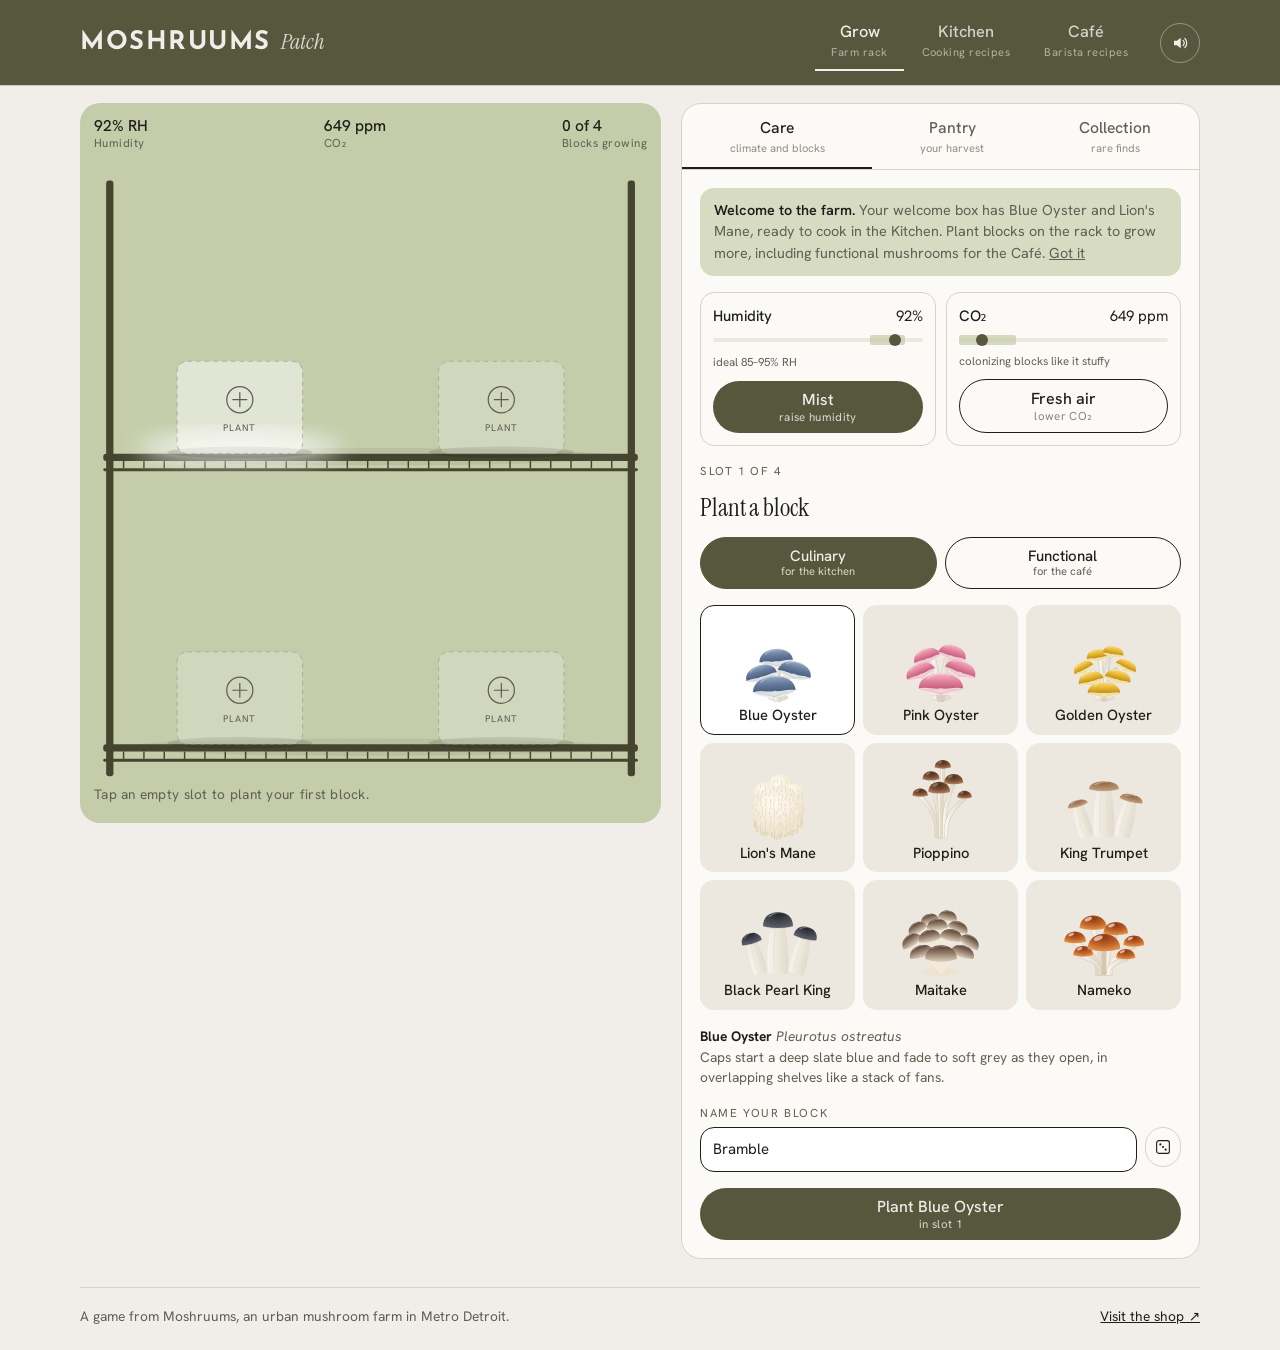
==== commit db88726c: "Match Moshruums branding, add ingredient library, premium and search - Brand palette from moshruums." ====
--- a/mushroom-game/index.html
+++ b/mushroom-game/index.html
@@ -7,17 +7,14 @@
 <meta name="description" content="Grow mushrooms, plate dishes and make mushroom café drinks with Moshruums, an urban mushroom farm in Metro Detroit.">
 <link rel="preconnect" href="https://fonts.googleapis.com">
 <link rel="preconnect" href="https://fonts.gstatic.com" crossorigin>
-<link rel="stylesheet" href="https://fonts.googleapis.com/css2?family=Hanken+Grotesk:wght@400;500;600;700&family=Instrument+Serif:ital@0;1&display=swap">
+<link rel="stylesheet" href="https://fonts.googleapis.com/css2?family=Gochi+Hand&family=Hanken+Grotesk:wght@400;500;600;700&family=Instrument+Serif:ital@0;1&family=Josefin+Sans:wght@600;700&display=swap">
 <link rel="stylesheet" href="css/style.css">
 </head>
 <body>
 <svg id="defsHost" width="0" height="0" style="position:absolute" aria-hidden="true" focusable="false"></svg>
 <div class="app">
   <header class="site">
-    <a class="brand" id="brand" href="https://moshruums.com" target="_blank" rel="noopener">
-      <svg class="brand-mark" viewBox="0 0 40 40" aria-hidden="true"><rect x="1" y="1" width="38" height="38" fill="none" stroke="currentColor" stroke-width="2"/><path d="M8 21C8 12 14 8 20 8s12 4 12 13c-4 1.5-20 1.5-24 0Z" fill="currentColor"/><path d="M16 22c0 5-1 8-2 10h12c-1-2-2-5-2-10" fill="none" stroke="currentColor" stroke-width="2" stroke-linejoin="round"/></svg>
-      <span class="brand-text"><b>Moshruum Patch</b><small>by Moshruums</small></span>
-    </a>
+    <a class="brand" id="brand" href="https://moshruums.com" target="_blank" rel="noopener"><span class="brand-word">MOSHRUUMS</span><span class="brand-game">Patch</span></a>
     <nav class="nav" role="tablist" aria-label="Sections">
       <button role="tab" id="nav-grow" data-view="grow" aria-controls="v-grow"><b>Grow</b><small>Farm rack</small></button>
       <button role="tab" id="nav-kitchen" data-view="kitchen" aria-controls="v-kitchen"><b>Kitchen</b><small>Cooking recipes</small></button>
@@ -100,6 +97,7 @@
 
 <script src="js/data.js"></script>
 <script src="js/art.js"></script>
+<script src="js/ingredients.js"></script>
 <script src="js/store.js"></script>
 <script src="js/app.js"></script>
 </body>
--- a/mushroom-game/css/style.css
+++ b/mushroom-game/css/style.css
@@ -1,20 +1,25 @@
 /* Layout: a grey stage holds one object in focus; a white tool panel sits beside it (below it on phones). */
 :root {
-  --page: #F6F6F4;
-  --panel: #FFFFFF;
-  --stage: #E3E2DE;
-  --well: #F3F3F0;
-  --ink: #262624;
-  --ink-2: #6C6B66;
-  --ink-3: #9C9B95;
-  --line: #DEDDD8;
-  --dark: #3F3E3B;
+  /* Moshruums brand colors, sampled from moshruums.com */
+  --page: #F1EEE9;      /* cream */
+  --panel: #FBFAF7;
+  --stage: #C4CCA9;     /* sage */
+  --stage-2: #D6DBC2;
+  --well: #ECE8E0;
+  --ink: #1E1E1A;
+  --ink-2: #5F6052;
+  --ink-3: #8E8F80;
+  --line: #D8D3C8;
+  --dark: #57573D;      /* olive */
+  --dark-2: #45452F;
+  --pink: #DE879D;      /* review hearts */
   --gold: #A97D22;
   --gold-soft: #F6EBCB;
   --ok: #5E7A50;
   --warn: #B0702A;
   --serif: "Instrument Serif", "Cormorant Garamond", Georgia, serif;
   --sans: "Hanken Grotesk", "Helvetica Neue", Arial, system-ui, sans-serif;
+  --logo: "Josefin Sans", "Futura", "Century Gothic", sans-serif;
   color-scheme: light;
 }
 * { box-sizing: border-box; }
@@ -39,19 +44,18 @@
 .app { max-width: 1120px; margin: 0 auto; }
 
 /* Header */
-.site { display: flex; align-items: center; gap: 16px; padding-block: 18px; border-bottom: 1px solid var(--line); flex-wrap: wrap; }
-.brand { display: flex; align-items: center; gap: 12px; text-decoration: none; color: var(--ink); margin-right: auto; }
-.brand-mark { width: 38px; height: 38px; }
-.brand-text { display: grid; line-height: 1.1; }
-.brand-text b { font-family: var(--serif); font-weight: 400; font-size: 1.6rem; }
-.brand-text small { font-size: .7rem; letter-spacing: .18em; text-transform: uppercase; color: var(--ink-2); }
+.site { display: flex; align-items: center; gap: 16px; padding-block: 14px; flex-wrap: wrap; background: var(--dark); color: var(--page); box-shadow: 0 0 0 100vmax var(--dark); clip-path: inset(0 -100vmax); }
+.brand { display: flex; align-items: baseline; gap: 10px; text-decoration: none; color: var(--page); margin-right: auto; }
+.brand-word { font-family: var(--logo); font-weight: 700; font-size: 1.6rem; letter-spacing: .06em; line-height: 1; padding-top: 4px; }
+.brand-game { font-family: var(--serif); font-style: italic; font-size: 1.35rem; opacity: .85; }
 .nav { display: flex; gap: 2px; }
-.nav button { display: grid; justify-items: center; padding: 8px 18px 10px; border-bottom: 2px solid transparent; color: var(--ink-3); }
-.nav button b { font-weight: 500; font-size: 1.02rem; color: var(--ink-2); }
+.nav button { display: grid; justify-items: center; padding: 6px 16px 8px; border-bottom: 2px solid transparent; color: rgba(241, 238, 233, .6); }
+.nav button b { font-weight: 500; font-size: 1.02rem; color: rgba(241, 238, 233, .82); }
 .nav button small { font-size: .7rem; letter-spacing: .04em; }
-.nav button[aria-selected="true"] { border-bottom-color: var(--ink); }
-.nav button[aria-selected="true"] b { color: var(--ink); }
-.icon-btn { width: 40px; height: 40px; border: 1px solid var(--line); background: var(--panel); display: grid; place-items: center; border-radius: 4px; }
+.nav button[aria-selected="true"] { border-bottom-color: var(--page); }
+.nav button[aria-selected="true"] b { color: var(--page); }
+.site .icon-btn { background: transparent; border-color: rgba(241, 238, 233, .4); color: var(--page); }
+.icon-btn { width: 40px; height: 40px; border: 1px solid var(--line); background: var(--panel); display: grid; place-items: center; border-radius: 999px; }
 .icon-btn svg { width: 18px; height: 18px; }
 
 /* Sub navigation */
@@ -59,14 +63,14 @@
 .subnav button { display: grid; justify-items: center; padding: 8px 6px 10px; border-bottom: 3px solid transparent; margin-bottom: -1px; color: var(--ink-3); }
 .subnav button b { font-weight: 500; color: var(--ink-2); font-size: 1rem; }
 .subnav button small { font-size: .72rem; }
-.subnav button[aria-selected="true"] { border-bottom-color: var(--dark); }
+.subnav button[aria-selected="true"] { border-bottom-color: var(--ink); }
 .subnav button[aria-selected="true"] b { color: var(--ink); }
 
 /* Studio */
 .view { padding-top: 18px; }
 .studio { display: grid; grid-template-columns: minmax(0, 1.12fr) minmax(0, 1fr); gap: 20px; align-items: start; margin-top: 18px; }
 #v-grow .studio { margin-top: 0; }
-.stage { background: var(--stage); border-radius: 4px; display: grid; grid-template-columns: minmax(0, 1fr); position: relative; overflow: hidden; }
+.stage { background: var(--stage); border-radius: 20px; display: grid; grid-template-columns: minmax(0, 1fr); position: relative; overflow: hidden; }
 .stage-top { display: flex; justify-content: space-between; align-items: flex-start; gap: 10px; padding: 14px 14px 0; min-height: 66px; }
 .stage-svg { display: block; width: 100%; height: auto; touch-action: none; user-select: none; -webkit-user-select: none; }
 .stage-svg.rack { touch-action: manipulation; }
@@ -83,50 +87,52 @@
 .stat.gold b { color: var(--gold); }
 
 /* Two-line buttons */
-.b2 { display: grid; justify-items: center; gap: 1px; padding: 9px 16px; border-radius: 3px; line-height: 1.2; min-width: 112px; }
+.b2 { display: grid; justify-items: center; gap: 1px; padding: 9px 20px; border-radius: 999px; line-height: 1.2; min-width: 112px; }
 .b2 b { font-weight: 500; font-size: 1rem; }
 .b2 small { font-size: .72rem; letter-spacing: .03em; opacity: .75; }
 .b2.ghost { justify-items: start; padding-left: 4px; min-width: 0; }
 .b2.ghost small { opacity: .9; color: var(--ink-2); }
-.b2.outline { border: 1px solid #C9C8C2; background: rgba(255, 255, 255, .35); }
+.b2.outline { border: 1.5px solid var(--ink); background: transparent; }
 .b2.dark { background: var(--dark); color: #fff; }
 .b2.dark small, .b2.gold small { color: rgba(255, 255, 255, .78); opacity: 1; }
-.b2.dark:hover { background: #2E2D2B; }
+.b2.dark:hover { background: var(--dark-2); }
+.b2.dark { color: var(--page); }
 .b2.light { background: var(--panel); border: 1px solid var(--line); }
 .b2.gold { background: var(--gold); color: #fff; }
 .b2:disabled { opacity: .45; cursor: default; }
 .b2.wide { width: 100%; }
 
 /* Tools panel */
-.tools { background: var(--panel); border: 1px solid var(--line); border-radius: 4px; min-width: 0; display: grid; grid-template-columns: minmax(0, 1fr); }
+.tools { background: var(--panel); border: 1px solid var(--line); border-radius: 20px; overflow: hidden; min-width: 0; display: grid; grid-template-columns: minmax(0, 1fr); }
 .tabs { display: flex; border-bottom: 1px solid var(--line); overflow-x: auto; scrollbar-width: none; }
 .tabs::-webkit-scrollbar { display: none; }
 .tabs button { flex: 1 0 auto; display: grid; justify-items: center; padding: 12px 10px 10px; border-bottom: 3px solid transparent; margin-bottom: -1px; color: var(--ink-3); white-space: nowrap; }
 .tabs button b { font-weight: 500; color: var(--ink-2); font-size: .98rem; }
 .tabs button small { font-size: .7rem; }
-.tabs button[aria-selected="true"] { border-bottom-color: var(--dark); }
+.tabs button[aria-selected="true"] { border-bottom-color: var(--ink); }
 .tabs button[aria-selected="true"] b { color: var(--ink); }
 .pane { padding: 18px; display: grid; gap: 16px; grid-template-columns: minmax(0, 1fr); }
 .seg { display: grid; grid-auto-columns: minmax(0, 1fr); grid-auto-flow: column; gap: 8px; }
-.seg button { display: grid; justify-items: center; padding: 9px 6px; border: 1px solid #CFCEC8; border-radius: 3px; line-height: 1.2; }
+.seg button { display: grid; justify-items: center; padding: 9px 6px; border: 1.5px solid var(--ink); border-radius: 999px; line-height: 1.2; }
 .seg button b { font-weight: 500; }
 .seg button small { font-size: .7rem; color: var(--ink-2); }
 .seg button[aria-pressed="true"] { background: var(--dark); border-color: var(--dark); color: #fff; }
-.seg button[aria-pressed="true"] small { color: #D8D6D0; }
+.seg button[aria-pressed="true"] { color: var(--page); }
+.seg button[aria-pressed="true"] small { color: #DCDCC8; }
 .label { font-size: .72rem; letter-spacing: .14em; text-transform: uppercase; color: var(--ink-2); }
 .muted { color: var(--ink-2); }
 .small { font-size: .86rem; }
 
 /* Cards */
 .cards { display: grid; grid-template-columns: repeat(3, minmax(0, 1fr)); gap: 8px; }
-.card { position: relative; background: var(--well); border: 1px solid transparent; border-radius: 3px; padding: 10px 6px 10px; display: grid; justify-items: center; gap: 4px; text-align: center; line-height: 1.2; transition: border-color .15s, background .15s; }
+.card { position: relative; background: var(--well); border: 1.5px solid transparent; border-radius: 14px; padding: 10px 6px 10px; display: grid; justify-items: center; gap: 4px; text-align: center; line-height: 1.2; transition: border-color .15s, background .15s; }
 .card:hover:not(:disabled) { border-color: #C9C8C2; }
 .card .art { width: 100%; max-width: 86px; aspect-ratio: 1; display: grid; place-items: center; }
 .card .art svg { width: 100%; height: 100%; }
 .card b { font-weight: 500; font-size: .92rem; }
 .card small { font-size: .72rem; color: var(--ink-2); }
 .card .plus { position: absolute; top: 6px; right: 8px; font-size: 1.1rem; color: var(--ink-2); line-height: 1; }
-.card[aria-pressed="true"] { border-color: var(--dark); background: #fff; box-shadow: inset 0 0 0 1px var(--dark); }
+.card[aria-pressed="true"] { border-color: var(--ink); background: #fff; }
 .card:disabled { cursor: default; }
 .card.locked .art { filter: grayscale(1) opacity(.35); }
 .card .swatch { width: 44px; height: 44px; border-radius: 50%; margin: 6px 0 4px; box-shadow: inset 0 0 0 1px rgba(0, 0, 0, .08); }
@@ -135,13 +141,13 @@
 
 /* Meters */
 .climate { display: grid; grid-template-columns: repeat(2, minmax(0, 1fr)); gap: 10px; }
-.meter { border: 1px solid var(--line); border-radius: 3px; padding: 12px; display: grid; gap: 10px; min-width: 0; }
+.meter { border: 1px solid var(--line); border-radius: 14px; padding: 12px; display: grid; gap: 10px; min-width: 0; }
 .meter-top { display: flex; justify-content: space-between; align-items: baseline; gap: 6px; flex-wrap: wrap; }
 .meter-top b { font-weight: 500; }
 .meter-top span { font-variant-numeric: tabular-nums; }
 .track { position: relative; height: 4px; background: var(--well); border-radius: 2px; }
-.band { position: absolute; top: -3px; bottom: -3px; background: rgba(94, 122, 80, .16); border-radius: 2px; }
-.dot { position: absolute; top: 50%; width: 12px; height: 12px; margin: -6px 0 0 -6px; border-radius: 50%; background: var(--ok); transition: left .6s ease; }
+.band { position: absolute; top: -3px; bottom: -3px; background: rgba(196, 204, 169, .7); border-radius: 2px; }
+.dot { position: absolute; top: 50%; width: 12px; height: 12px; margin: -6px 0 0 -6px; border-radius: 50%; background: var(--dark); transition: left .6s ease; }
 .meter.off .dot { background: var(--warn); }
 .meter small { font-size: .72rem; color: var(--ink-2); }
 .meter .b2 { width: 100%; }
@@ -150,7 +156,7 @@
 .detail { display: grid; gap: 12px; }
 .detail-head { display: flex; justify-content: space-between; gap: 12px; align-items: start; }
 .pill { display: inline-block; padding: 3px 10px; border: 1px solid #CFCEC8; border-radius: 999px; font-size: .74rem; letter-spacing: .06em; text-transform: uppercase; color: var(--ink-2); white-space: nowrap; }
-.pill.ready { background: var(--dark); border-color: var(--dark); color: #fff; }
+.pill.ready { background: var(--dark); border-color: var(--dark); color: var(--page); }
 .pill.gold { background: var(--gold-soft); border-color: #E2CC8E; color: var(--gold); }
 .progress { height: 4px; background: var(--well); border-radius: 2px; position: relative; overflow: hidden; }
 .progress i { position: absolute; inset: 0 auto 0 0; background: var(--dark); transition: width .6s ease; }
@@ -158,11 +164,11 @@
 .field { display: grid; gap: 6px; grid-template-columns: minmax(0, 1fr); }
 .field label { font-size: .72rem; letter-spacing: .14em; text-transform: uppercase; color: var(--ink-2); }
 .row { display: flex; gap: 8px; }
-.input, textarea.input { width: 100%; min-width: 0; border: 1px solid #CFCEC8; border-radius: 3px; padding: 10px 12px; background: #fff; }
+.input, textarea.input { width: 100%; min-width: 0; border: 1.5px solid var(--ink); border-radius: 14px; padding: 10px 12px; background: #fff; }
 textarea.input { min-height: 120px; resize: vertical; line-height: 1.5; }
-.confirm { border: 1px dashed #CFCEC8; padding: 12px; border-radius: 3px; display: grid; gap: 10px; }
+.confirm { border: 1px dashed var(--ink-3); padding: 12px; border-radius: 14px; display: grid; gap: 10px; }
 .confirm .row { flex-wrap: wrap; }
-.note { padding: 12px 14px; background: var(--well); border-radius: 3px; font-size: .9rem; color: var(--ink-2); }
+.note { padding: 12px 14px; background: var(--stage-2); border-radius: 14px; font-size: .9rem; color: var(--ink-2); }
 .note b { color: var(--ink); font-weight: 600; }
 
 /* Lists */
@@ -174,17 +180,17 @@
 .list-row .num { font-variant-numeric: tabular-nums; color: var(--ink-2); font-size: .9rem; text-align: right; }
 
 /* Rewards */
-.reward { border: 1px solid #E2CC8E; background: var(--gold-soft); border-radius: 3px; padding: 14px; display: grid; gap: 8px; }
+.reward { border: 1px solid #E2CC8E; background: var(--gold-soft); border-radius: 14px; padding: 14px; display: grid; gap: 8px; }
 .code { font: 600 1.15rem/1 var(--sans); letter-spacing: .18em; padding: 10px 14px; background: #fff; border: 1px dashed var(--gold); border-radius: 3px; display: inline-block; user-select: all; }
 
 /* Book */
 .book { padding-top: 18px; display: grid; gap: 18px; }
 .book-head { display: flex; justify-content: space-between; align-items: end; gap: 12px; flex-wrap: wrap; }
 .chips { display: flex; gap: 6px; flex-wrap: wrap; }
-.chips button { padding: 6px 14px; border: 1px solid #CFCEC8; border-radius: 999px; font-size: .86rem; }
-.chips button[aria-pressed="true"] { background: var(--dark); border-color: var(--dark); color: #fff; }
+.chips button { padding: 6px 14px; border: 1.5px solid var(--ink); border-radius: 999px; font-size: .86rem; white-space: nowrap; }
+.chips button[aria-pressed="true"] { background: var(--dark); border-color: var(--dark); color: var(--page); }
 .gallery { display: grid; grid-template-columns: repeat(4, minmax(0, 1fr)); gap: 14px; }
-.entry { background: var(--panel); border: 1px solid var(--line); border-radius: 4px; overflow: hidden; display: grid; text-align: left; transition: border-color .15s; }
+.entry { background: var(--panel); border: 1px solid var(--line); border-radius: 18px; overflow: hidden; display: grid; text-align: left; transition: border-color .15s; }
 .entry:hover { border-color: #BDBCB6; }
 .entry svg { display: block; width: 100%; height: auto; }
 .entry-text { padding: 10px 12px 12px; display: grid; gap: 2px; min-width: 0; }
@@ -192,22 +198,51 @@
 .entry-text small { color: var(--ink-2); font-size: .78rem; }
 .empty { color: var(--ink-2); padding: 24px 0; }
 
+/* Search, category rows, tags */
+.search { padding-left: 38px; background: #fff url("data:image/svg+xml,%3Csvg xmlns='http://www.w3.org/2000/svg' viewBox='0 0 24 24'%3E%3Ccircle cx='10.5' cy='10.5' r='6.5' fill='none' stroke='%231E1E1A' stroke-width='1.8'/%3E%3Cpath d='M15.5 15.5 21 21' stroke='%231E1E1A' stroke-width='1.8' stroke-linecap='round'/%3E%3C/svg%3E") no-repeat 12px 50% / 18px; }
+.scroll-row { flex-wrap: nowrap; overflow-x: auto; scrollbar-width: none; padding-bottom: 2px; }
+.scroll-row::-webkit-scrollbar { display: none; }
+.cards.tall { max-height: 460px; overflow-y: auto; padding-right: 2px; }
+.tags { display: flex; flex-wrap: wrap; gap: 4px; margin-top: 4px; }
+.tags i { font-style: normal; font-size: .7rem; padding: 2px 8px; border-radius: 999px; background: var(--stage-2); color: var(--ink-2); }
+.finder { display: grid; gap: 10px; }
+.search-row { display: flex; gap: 10px; align-items: center; flex-wrap: wrap; }
+.search-row .search { flex: 1 1 260px; }
+
+/* Premium */
+.premium { background: var(--dark); color: var(--page); border-radius: 24px; padding: 18px; display: grid; gap: 14px; }
+.premium .label { color: var(--stage); }
+.premium .muted { color: rgba(241, 238, 233, .7); }
+.premium-head { display: flex; justify-content: space-between; align-items: baseline; gap: 10px; flex-wrap: wrap; }
+.premium-grid { display: grid; grid-template-columns: repeat(2, minmax(0, 1fr)); gap: 12px; }
+.pcard { position: relative; display: block; border-radius: 16px; overflow: hidden; aspect-ratio: 16 / 10; max-width: 100%; text-align: left; color: #fff; background: #1A1915; }
+.pcard:first-child { grid-column: 1 / -1; aspect-ratio: 16 / 7.5; }
+.pcard.wide { grid-column: 1 / -1; aspect-ratio: 16 / 6; }
+.pcard svg, .pcard img { position: absolute; inset: 0; width: 100%; height: 100%; object-fit: cover; display: block; transition: transform .6s ease; }
+.pcard:hover svg, .pcard:hover img { transform: scale(1.03); }
+.pcard-text { position: absolute; left: 0; right: 0; bottom: 0; padding: 40px 18px 16px; display: grid; gap: 2px; background: linear-gradient(transparent, rgba(10, 9, 7, .72)); }
+.pcard-text b { font-family: var(--serif); font-weight: 400; font-size: 1.7rem; line-height: 1.05; text-wrap: balance; }
+.pcard:first-child .pcard-text b { font-size: 2.4rem; }
+.pcard-text small { font-size: .72rem; letter-spacing: .14em; text-transform: uppercase; opacity: .85; }
+.sheet .cover { border-radius: 14px; overflow: hidden; aspect-ratio: 16 / 9; position: relative; background: #1A1915; }
+.sheet .cover svg, .sheet .cover img { position: absolute; inset: 0; width: 100%; height: 100%; object-fit: cover; display: block; border-radius: 0; }
+
 /* Footer */
 .site-foot { display: flex; justify-content: space-between; gap: 12px; flex-wrap: wrap; padding-top: 18px; margin-top: 28px; border-top: 1px solid var(--line); color: var(--ink-2); font-size: .86rem; }
 .site-foot a { color: var(--ink); }
 
 /* Modal and toast */
 .modal { position: fixed; inset: 0; background: rgba(30, 29, 27, .5); display: grid; place-items: center; padding: max(16px, env(safe-area-inset-top, 0px)) max(16px, env(safe-area-inset-right, 0px)) max(16px, env(safe-area-inset-bottom, 0px)) max(16px, env(safe-area-inset-left, 0px)); z-index: 30; }
-.sheet { background: var(--panel); border-radius: 4px; width: min(520px, 100%); max-height: 100%; overflow: auto; padding: 22px; display: grid; gap: 14px; grid-template-columns: minmax(0, 1fr); }
+.sheet { background: var(--panel); border-radius: 22px; width: min(520px, 100%); max-height: 100%; overflow: auto; padding: 22px; display: grid; gap: 14px; grid-template-columns: minmax(0, 1fr); }
 .sheet.wide { width: min(860px, 100%); }
 .sheet-split { display: grid; grid-template-columns: minmax(0, 1fr) minmax(0, 1fr); gap: 20px; align-items: start; }
 .sheet-split > * { min-width: 0; }
-.sheet .preview { background: var(--stage); border-radius: 3px; overflow: hidden; }
+.sheet .preview { background: var(--stage); border-radius: 14px; overflow: hidden; }
 .sheet .preview svg, .sheet img { display: block; width: 100%; height: auto; border-radius: 3px; }
 .sheet .actions { display: flex; gap: 8px; flex-wrap: wrap; }
 .sheet ul { margin: 0; padding-left: 18px; }
 .sheet .gilded-art { background: radial-gradient(circle at 50% 60%, #FFF6DA, #EADFC4); border-radius: 3px; }
-.toast { position: fixed; left: 50%; bottom: max(20px, env(safe-area-inset-bottom, 0px)); transform: translateX(-50%); background: var(--dark); color: #fff; padding: 12px 18px; border-radius: 3px; z-index: 40; max-width: calc(100% - 32px); font-size: .92rem; box-shadow: 0 10px 30px -10px rgba(0, 0, 0, .4); }
+.toast { position: fixed; left: 50%; bottom: max(20px, env(safe-area-inset-bottom, 0px)); transform: translateX(-50%); background: var(--dark); color: var(--page); padding: 12px 20px; border-radius: 999px; z-index: 40; max-width: calc(100% - 32px); font-size: .92rem; box-shadow: 0 10px 30px -10px rgba(0, 0, 0, .4); }
 
 /* Scene animation */
 .sway { animation: sway 7s ease-in-out infinite; transform-box: fill-box; transform-origin: 50% 100%; }
@@ -229,6 +264,9 @@
 
 @media (max-width: 860px) {
   .studio { grid-template-columns: minmax(0, 1fr); }
+  .premium-grid { grid-template-columns: minmax(0, 1fr); }
+  .pcard:first-child { aspect-ratio: 16 / 10; }
+  .pcard:first-child .pcard-text b { font-size: 1.9rem; }
   .gallery { grid-template-columns: repeat(2, minmax(0, 1fr)); }
   .sheet-split { grid-template-columns: minmax(0, 1fr); }
 }
@@ -237,7 +275,10 @@
   .site { gap: 10px; padding-block: 12px; }
   .nav { width: 100%; order: 3; }
   .nav button { flex: 1; padding: 6px 4px 8px; }
-  .brand-text b { font-size: 1.35rem; }
+  .brand-word { font-size: 1.3rem; }
+  .brand-game { font-size: 1.1rem; }
+  .cards.tall { max-height: none; }
+  .premium { padding: 14px; border-radius: 20px; }
   .b2 { min-width: 0; padding: 8px 10px; }
   .stage-top { padding: 10px 10px 0; }
   .stage-foot { padding: 0 10px 10px; }
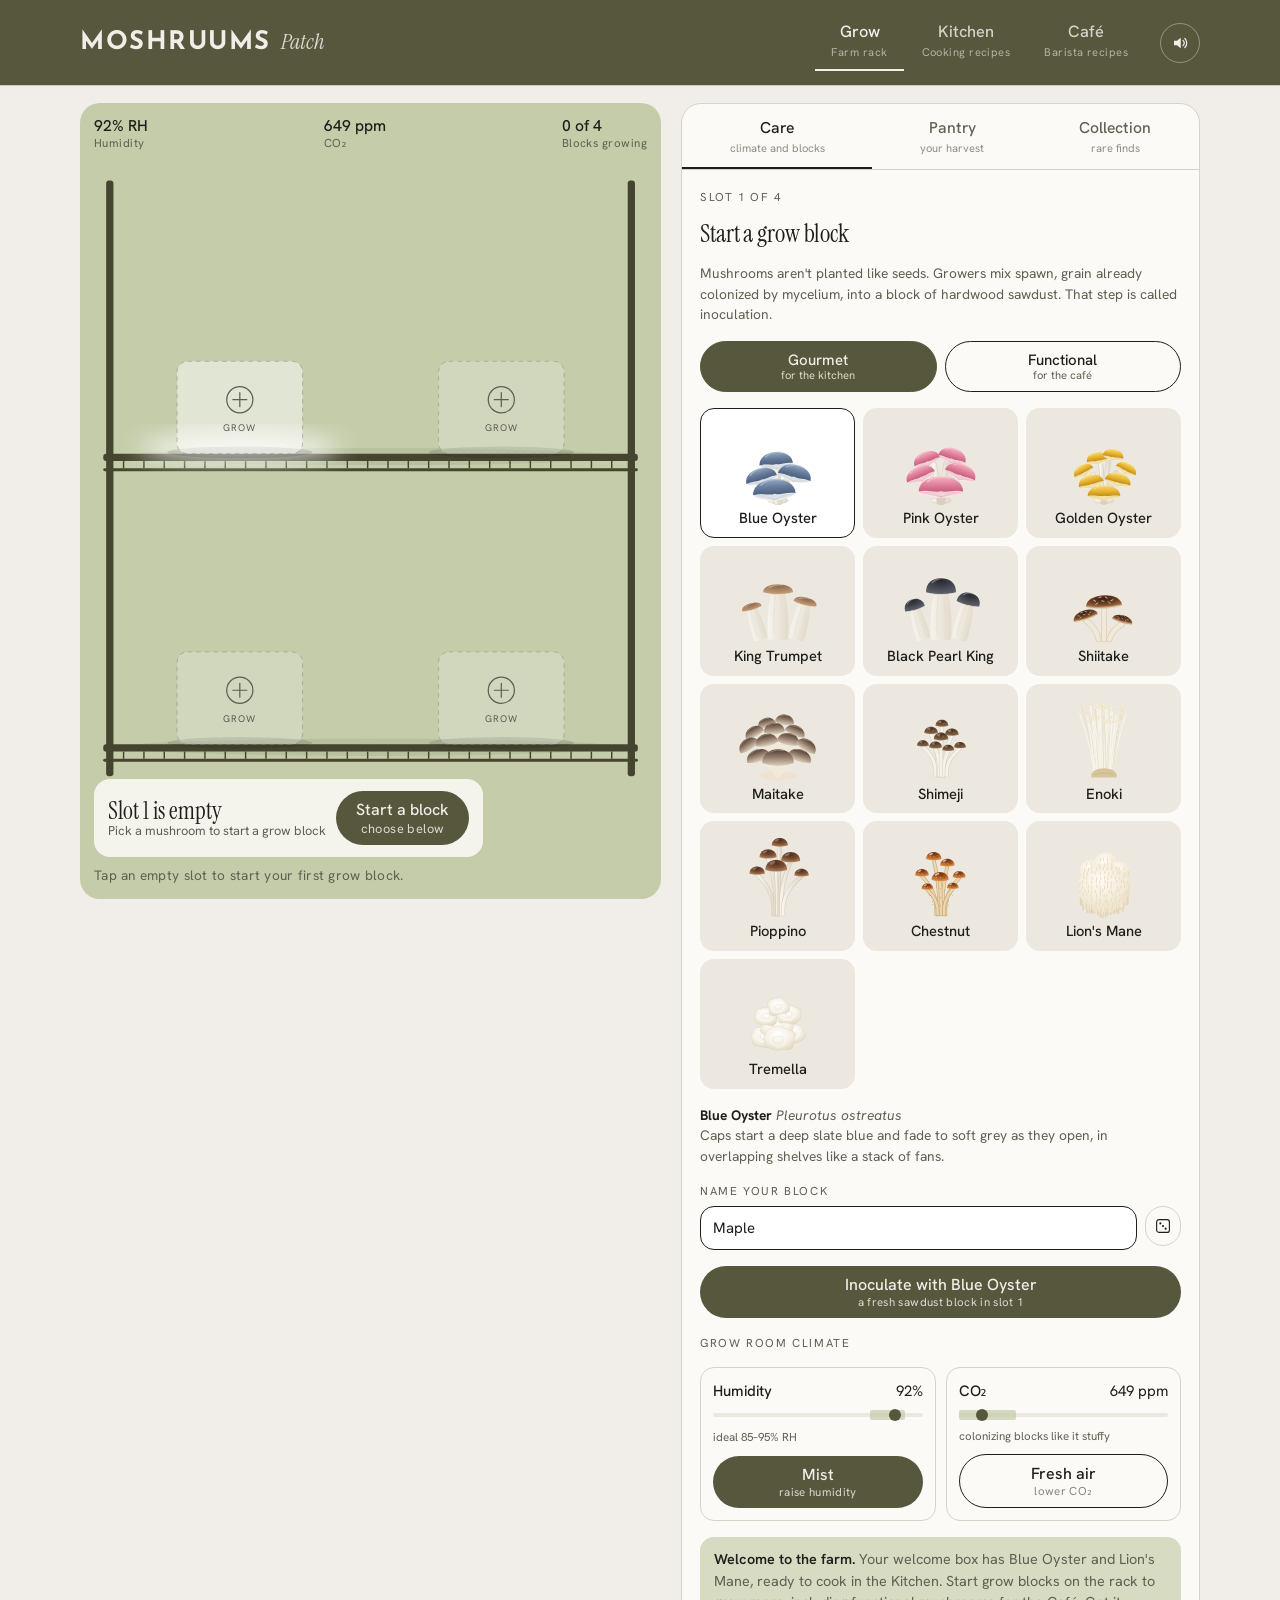
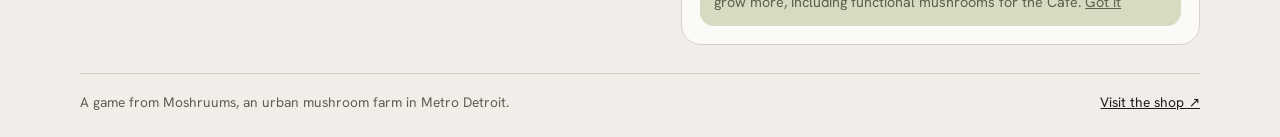
==== commit d26832c4: "Show the selected block under the rack; climate controls move to the bottom Tapping a growing block " ====
--- a/mushroom-game/index.html
+++ b/mushroom-game/index.html
@@ -32,7 +32,7 @@
           <svg id="rackSvg" class="stage-svg rack" viewBox="0 0 400 420" role="group" aria-label="Grow rack with four slots">
             <g id="rackLayer"></g><g id="growFx"></g>
           </svg>
-          <div class="stage-foot"><p class="hint" id="growNote" role="status" aria-live="polite"></p></div>
+          <div class="stage-foot grow-foot"><div class="slot-card" id="slotCard" aria-live="polite"></div><p class="hint" id="growNote" role="status" aria-live="polite"></p></div>
         </div>
         <aside class="tools" id="growTools"></aside>
       </div>
--- a/mushroom-game/css/style.css
+++ b/mushroom-game/css/style.css
@@ -70,7 +70,7 @@
 .view { padding-top: 18px; }
 .studio { display: grid; grid-template-columns: minmax(0, 1.12fr) minmax(0, 1fr); gap: 20px; align-items: start; margin-top: 18px; }
 #v-grow .studio { margin-top: 0; }
-.stage { background: var(--stage); border-radius: 20px; display: grid; grid-template-columns: minmax(0, 1fr); position: relative; overflow: hidden; }
+.stage { scroll-margin-top: 12px; background: var(--stage); border-radius: 20px; display: grid; grid-template-columns: minmax(0, 1fr); position: relative; overflow: hidden; }
 .stage-top { display: flex; justify-content: space-between; align-items: flex-start; gap: 10px; padding: 14px 14px 0; min-height: 66px; }
 .stage-svg { display: block; width: 100%; height: auto; touch-action: none; user-select: none; -webkit-user-select: none; }
 .stage-svg.rack { touch-action: manipulation; }
@@ -119,8 +119,9 @@
 .seg button[aria-pressed="true"] { background: var(--dark); border-color: var(--dark); color: #fff; }
 .seg button[aria-pressed="true"] { color: var(--page); }
 .seg button[aria-pressed="true"] small { color: #DCDCC8; }
-.label { font-size: .72rem; letter-spacing: .14em; text-transform: uppercase; color: var(--ink-2); }
+.label { scroll-margin-top: 16px; font-size: .72rem; letter-spacing: .14em; text-transform: uppercase; color: var(--ink-2); }
 .muted { color: var(--ink-2); }
+.pane a, .sheet a:not(.b2) { color: var(--ink); text-underline-offset: 2px; }
 .small { font-size: .86rem; }
 
 /* Cards */
@@ -151,6 +152,15 @@
 .meter.off .dot { background: var(--warn); }
 .meter small { font-size: .72rem; color: var(--ink-2); }
 .meter .b2 { width: 100%; }
+
+/* Selected block, under the rack */
+.grow-foot { display: grid; gap: 8px; }
+.slot-card { scroll-margin-bottom: 16px; background: rgba(251, 250, 247, .88); border-radius: 16px; padding: 12px 14px; display: grid; gap: 8px; }
+.sc-head { display: flex; justify-content: space-between; align-items: center; gap: 10px; }
+.sc-head > div { display: grid; line-height: 1.2; min-width: 0; }
+.sc-name { font-family: var(--serif); font-weight: 400; font-size: 1.5rem; line-height: 1.05; }
+.sc-head small { font-size: .8rem; color: var(--ink-2); }
+.sc-pills { display: flex; gap: 6px; flex-wrap: wrap; justify-content: flex-end; }
 
 /* Plant detail */
 .detail { display: grid; gap: 12px; }
@@ -242,7 +252,7 @@
 .sheet .actions { display: flex; gap: 8px; flex-wrap: wrap; }
 .sheet ul { margin: 0; padding-left: 18px; }
 .sheet .gilded-art { background: radial-gradient(circle at 50% 60%, #FFF6DA, #EADFC4); border-radius: 3px; }
-.toast { position: fixed; left: 50%; bottom: max(20px, env(safe-area-inset-bottom, 0px)); transform: translateX(-50%); background: var(--dark); color: var(--page); padding: 12px 20px; border-radius: 999px; z-index: 40; max-width: calc(100% - 32px); font-size: .92rem; box-shadow: 0 10px 30px -10px rgba(0, 0, 0, .4); }
+.toast { position: fixed; left: 50%; bottom: max(20px, env(safe-area-inset-bottom, 0px)); transform: translateX(-50%); background: var(--dark); color: var(--page); padding: 12px 20px; border-radius: 18px; width: max-content; text-align: center; z-index: 40; max-width: calc(100% - 32px); font-size: .92rem; box-shadow: 0 10px 30px -10px rgba(0, 0, 0, .4); }
 
 /* Scene animation */
 .sway { animation: sway 7s ease-in-out infinite; transform-box: fill-box; transform-origin: 50% 100%; }
